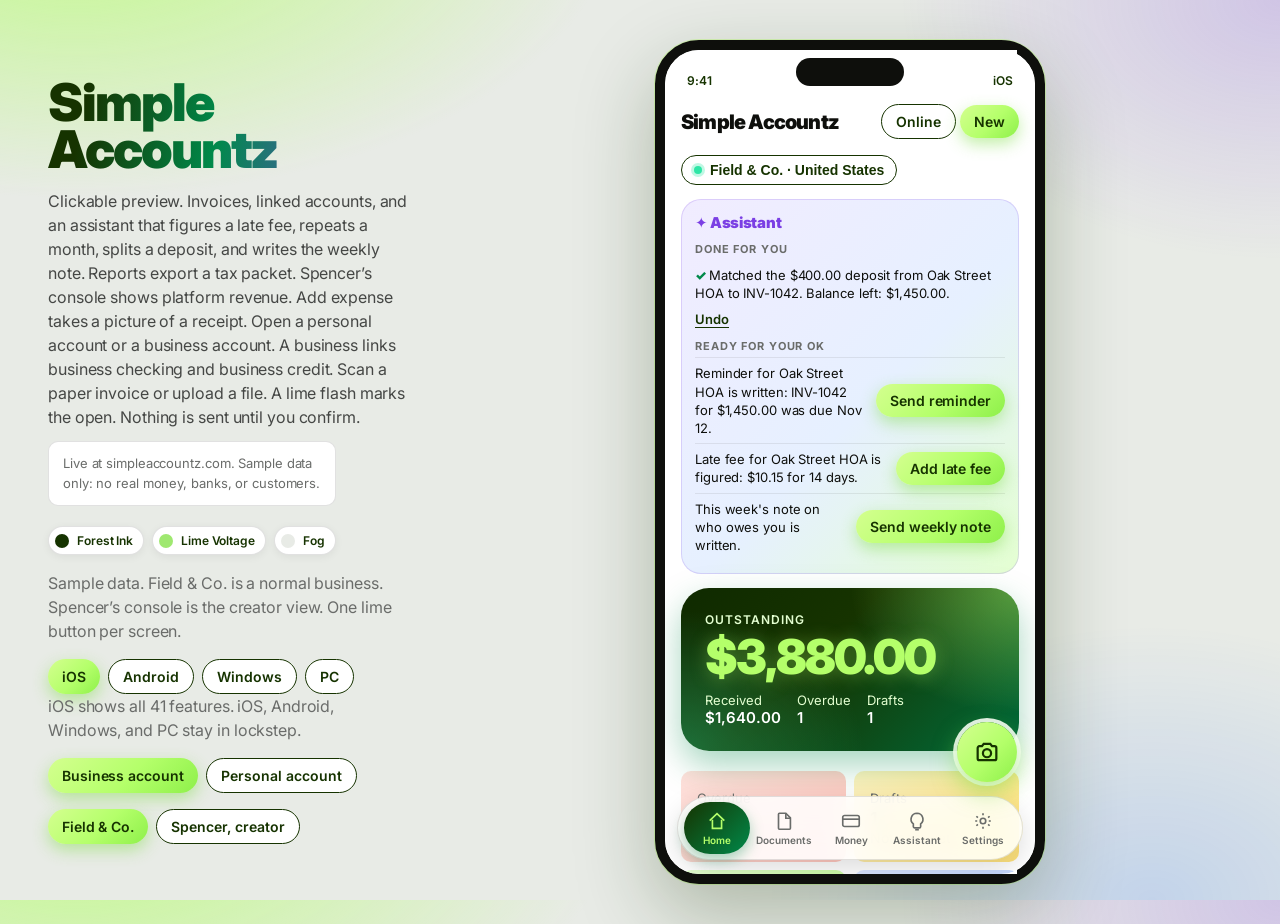
==== index.html @ e240591e "Simple Accountz preview for simpleaccountz.com Co-Authored-By: Claude Opus 5.5 <noreply@anthropic.co" ====
<!DOCTYPE html>
<html lang="en">
<head>
<meta charset="utf-8">
<meta name="viewport" content="width=device-width, initial-scale=1">
<title>Simple Accountz — preview</title>
<link rel="preconnect" href="https://fonts.googleapis.com">
<link rel="preconnect" href="https://fonts.gstatic.com" crossorigin>
<link href="https://fonts.googleapis.com/css2?family=Inter:wght@400;500;600;700;900&display=swap" rel="stylesheet">
<style>
  :root {
    --forest: #163300;
    --lime: #b4ff6a;
    --spruce: #00894a;
    --linen: #e4ffd1;
    --blue: #0057ff;
    --sky: #dbe7ff;
    --coral: #ff5a4e;
    --sun: #ffd23f;
    --violet: #7b3fe4;
    --mint: #2ee6a6;
    --obsidian: #0e0f0c;
    --charcoal: #454745;
    --slate: #6a6c6a;
    --pebble: #868685;
    --fog: #e8ebe6;
    --paper: #ffffff;
    --sent-bg: #dbe7ff;
    --overdue-bg: #ffe1dc;
    --overdue-fg: #c0160c;
    --shadow-lg: 0 6px 20px rgba(0, 0, 0, 0.08);
  }

  * { box-sizing: border-box; }
  html, body { margin: 0; height: 100%; }
  body {
    font-family: Inter, ui-sans-serif, system-ui, sans-serif;
    background:
      radial-gradient(880px 420px at 8% -8%, rgba(159, 232, 112, 0.55), transparent 58%),
      radial-gradient(720px 480px at 100% 0%, rgba(22, 51, 0, 0.1), transparent 46%),
      var(--fog);
    color: var(--charcoal);
    letter-spacing: -0.006em;
  }

  .stage {
    min-height: 100%;
    display: grid;
    grid-template-columns: minmax(260px, 380px) 1fr;
    gap: 40px;
    align-items: center;
    padding: 40px 48px;
  }

  .intro h1 {
    font-weight: 900;
    font-size: 52px;
    line-height: 0.9;
    letter-spacing: -0.04em;
    color: var(--obsidian);
    margin: 0 0 16px;
  }
  .intro p { font-size: 16px; line-height: 1.5; margin: 0 0 12px; max-width: 36ch; }
  .intro .path {
    font-size: 13px;
    color: var(--slate);
    background: var(--paper);
    border-radius: 10px;
    padding: 12px 14px;
    border: 1px solid rgba(14, 15, 12, 0.12);
  }
  .legend { margin-top: 20px; display: flex; flex-wrap: wrap; gap: 8px; }
  .swatch {
    display: inline-flex; align-items: center; gap: 8px;
    background: var(--paper); border-radius: 999px; padding: 6px 10px 6px 6px;
    font-size: 12px; font-weight: 600; color: var(--forest);
    border: 1px solid rgba(14, 15, 12, 0.12);
  }
  .swatch i { width: 14px; height: 14px; border-radius: 999px; display: block; }

  .device-wrap { display: flex; justify-content: center; }
  .device {
    width: 390px;
    height: 844px;
    background: var(--paper);
    border-radius: 44px;
    border: 10px solid var(--obsidian);
    position: relative;
    overflow: hidden;
    box-shadow: 0 24px 64px rgba(14, 15, 12, 0.18);
  }

  .screen {
    display: none;
    position: absolute;
    inset: 0;
    background: var(--paper);
    overflow: auto;
    padding: 54px 16px 108px;
  }
  .screen.on { display: block; }
  .screen.no-tabs { padding-bottom: 28px; }
  .screen.sheet-open { overflow: hidden; }

  .statusbar {
    position: absolute; top: 0; left: 0; right: 0; height: 44px;
    display: flex; align-items: flex-end; justify-content: space-between;
    padding: 0 22px 6px; font-size: 12px; font-weight: 600; color: var(--forest);
    z-index: 5; pointer-events: none;
  }
  .island {
    position: absolute; top: 8px; left: 50%; transform: translateX(-50%);
    width: 108px; height: 28px; background: var(--obsidian); border-radius: 999px; z-index: 6;
  }

  .top {
    display: flex; align-items: center; justify-content: space-between;
    gap: 12px; margin-bottom: 16px;
  }
  .word {
    font-weight: 900; font-size: 20px; letter-spacing: -0.04em;
    color: var(--obsidian); line-height: 1;
  }
  .bubble { border-radius: 16px; padding: 12px 14px; margin: 8px 0; font-size: 15px; line-height: 1.4; white-space: pre-wrap; }
  .bubble.user { background: var(--forest); color: var(--paper); margin-left: 48px; }
  .bubble.ai { background: var(--fog); color: var(--charcoal); margin-right: 24px; }
  .suggest { width: 100%; text-align: left; background: var(--paper); border: 1px solid var(--forest);
    border-radius: 999px; padding: 10px 14px; margin-bottom: 8px; font-weight: 600; color: var(--forest); font-size: 14px; }
  .title {
    font-weight: 700; font-size: 22px; letter-spacing: -0.02em;
    color: var(--obsidian); margin: 0;
  }
  .back {
    border: 0; background: transparent; color: var(--forest);
    font: 600 16px/1 Inter, sans-serif; padding: 8px 0; cursor: pointer;
  }

  .pill, .pill-outline, .textlink, .seg button, .tab, .row, .plan, .choice {
    font-family: inherit; cursor: pointer;
  }
  .pill {
    background: var(--lime); color: var(--forest); border: 0; border-radius: 999px;
    font-weight: 600; font-size: 16px; padding: 12px 20px; letter-spacing: -0.006em;
  }
  .pill.small { font-size: 14px; padding: 8px 14px; }
  .pill-outline {
    background: var(--paper); color: var(--forest); border: 1px solid var(--forest);
    border-radius: 999px; font-weight: 600; font-size: 16px; padding: 11px 18px;
  }
  .pill-outline.small { font-size: 14px; padding: 8px 14px; }
  .textlink {
    background: none; border: 0; color: var(--forest); font-weight: 600;
    font-size: 16px; text-decoration: underline; text-underline-offset: 3px; padding: 8px 0;
  }
  .ghost {
    border: 0; background: transparent; color: var(--forest); font-weight: 600; font-size: 16px;
    padding: 8px 0; cursor: pointer;
  }

  .biz {
    display: inline-flex; align-items: center; gap: 8px;
    border: 1px solid var(--forest); border-radius: 999px; padding: 6px 12px;
    font-size: 14px; font-weight: 600; color: var(--forest); background: var(--paper);
    margin-bottom: 14px;
  }
  .biz span.dot { width: 8px; height: 8px; border-radius: 999px; background: var(--spruce); }

  .hero {
    background: var(--forest); color: var(--paper); border-radius: 28px;
    padding: 24px; margin-bottom: 20px; position: relative; overflow: hidden;
  }
  .hero::after, .flash-veil {
    content: "";
    position: absolute; inset: 0;
    background: linear-gradient(115deg, transparent 30%, rgba(159, 232, 112, 0.78) 50%, transparent 70%);
    transform: translateX(-130%);
    pointer-events: none;
  }
  .hero::after { animation: lime-sweep 1.25s 0.12s ease both; }
  .flash-veil { z-index: 30; }
  .device.flashing .flash-veil { animation: lime-sweep 0.9s ease; }
  .warn {
    background: var(--linen);
    color: var(--forest);
    border-radius: 10px;
    padding: 12px 14px;
    font-size: 14px;
    font-weight: 600;
    line-height: 1.4;
    margin: 8px 0 0;
  }
  .dash .card, .doc, .choice, .plan, .suggest {
    transition: transform 0.18s ease, box-shadow 0.18s ease;
  }
  .dash .card:hover, .doc:hover, .choice:hover, .plan:hover, .suggest:hover {
    transform: translateY(-2px);
    box-shadow: 0 8px 20px rgba(22, 51, 0, 0.12);
  }
  .dash .card.hit { animation: card-flash 0.45s ease; }
  @keyframes lime-sweep {
    from { transform: translateX(-130%); }
    to { transform: translateX(130%); }
  }
  @keyframes card-flash {
    0% { background: var(--lime); }
    100% { background: var(--fog); }
  }
  .chrome { display: none; }
  .device.shell-android { border-radius: 32px; }
  .device.shell-android .island {
    width: 14px; height: 14px; top: 14px; border-radius: 999px;
  }
  .device.shell-windows, .device.shell-pc {
    width: min(960px, 100%);
    height: 720px;
    border-radius: 18px;
    border-width: 1px;
  }
  .device.shell-windows .island, .device.shell-pc .island { display: none; }
  .device.shell-windows .chrome, .device.shell-pc .chrome {
    display: flex; align-items: center; justify-content: space-between;
    position: absolute; top: 0; left: 0; right: 0; height: 40px; z-index: 7;
    padding: 0 14px; font-weight: 700; font-size: 13px;
  }
  .device.shell-windows .chrome { background: var(--forest); color: var(--paper); }
  .device.shell-pc .chrome { background: var(--paper); color: var(--forest); border-bottom: 1px solid var(--fog); }
  .chrome .url {
    background: var(--fog); color: var(--charcoal); border-radius: 999px;
    padding: 4px 12px; font-weight: 600; font-size: 12px;
  }
  .dots { display: flex; gap: 6px; }
  .dots i { width: 10px; height: 10px; border-radius: 999px; background: var(--lime); display: block; }
  .device.shell-windows .statusbar, .device.shell-pc .statusbar { display: none; }
  .device.shell-windows .tabs, .device.shell-pc .tabs {
    left: 10px; top: 52px; bottom: 12px; width: 108px; height: auto;
    flex-direction: column; border-radius: 24px; padding: 8px;
  }
  .device.shell-windows .tab, .device.shell-pc .tab { width: 100%; height: 64px; flex: none; }
  .device.shell-windows .screen, .device.shell-pc .screen {
    left: 128px; top: 40px; padding-top: 16px; padding-bottom: 20px;
  }
  .device.shell-windows .screen.has-footer, .device.shell-pc .screen.has-footer { top: 40px; }
  .hero .kicker {
    color: var(--linen); font-size: 12px; font-weight: 600;
    letter-spacing: 0.08em; text-transform: uppercase; margin-bottom: 8px;
  }
  .hero .amount {
    font-weight: 900; font-size: 48px; letter-spacing: -0.04em;
    line-height: 0.9; color: var(--paper); margin: 0 0 14px;
  }
  .hero .meta { display: flex; gap: 16px; font-size: 13px; color: var(--linen); }
  .hero .meta b { display: block; color: var(--paper); font-weight: 600; font-size: 15px; }

  .section-label {
    font-size: 13px; font-weight: 600; color: var(--slate); margin: 8px 0;
  }

  .doc, .set-row, .exp {
    width: 100%; text-align: left; background: var(--paper); border: 0;
    border-bottom: 1px solid var(--fog); padding: 14px 0;
    display: grid; grid-template-columns: 1fr auto; gap: 4px 12px; align-items: center;
  }
  .doc .name, .set-row .name, .exp .name { font-weight: 600; color: var(--obsidian); font-size: 16px; }
  .doc .sub, .set-row .sub, .exp .sub { grid-column: 1; color: var(--slate); font-size: 13px; }
  .doc .amt, .exp .amt { font-weight: 600; color: var(--charcoal); font-size: 16px; }
  .exp.has-photo { grid-template-columns: auto 1fr auto; }
  .exp .thumb {
    width: 44px; height: 44px; object-fit: cover; border-radius: 10px;
    grid-row: 1 / span 2; grid-column: 1; background: var(--linen);
    display: grid; place-items: center; color: var(--forest); font-size: 10px; font-weight: 700;
  }
  .exp.has-photo .name, .exp.has-photo .sub { grid-column: 2; }
  .exp.has-photo .amt { grid-column: 3; }
  .finder {
    background: var(--obsidian); color: var(--paper); border-radius: 28px;
    min-height: 300px; overflow: hidden; display: grid; place-items: center;
  }
  .finder video { width: 100%; height: 320px; object-fit: cover; background: var(--obsidian); }
  .finder .note { color: var(--linen); padding: 16px; text-align: center; }
  .receipt-shot {
    width: 100%; max-height: 280px; object-fit: cover; border-radius: 28px;
    display: block; background: var(--obsidian);
  }

  .chip {
    display: inline-flex; align-items: center; border-radius: 999px;
    padding: 4px 10px; font-size: 12px; font-weight: 600; letter-spacing: -0.003em;
  }
  .chip.draft, .chip.void, .chip.closed { background: var(--fog); color: var(--charcoal); }
  .chip.void, .chip.closed { box-shadow: inset 0 0 0 1px var(--charcoal); }
  .chip.closed { box-shadow: inset 0 0 0 1px var(--forest); }
  .chip.sent { background: var(--sent-bg); color: var(--blue); }
  .chip.viewed { background: var(--linen); color: var(--spruce); }
  .chip.partial, .chip.signed { background: var(--linen); color: var(--forest); }
  .chip.paid { background: var(--spruce); color: var(--paper); }
  .chip.overdue { background: var(--overdue-bg); color: var(--overdue-fg); }

  .search, .field input, .field textarea {
    width: 100%; border: 1px solid var(--pebble); border-radius: 10px;
    padding: 12px 14px; font: 400 16px/1.4 Inter, sans-serif; color: var(--charcoal);
    background: var(--paper);
  }
  .search { margin-bottom: 12px; }
  .search:focus, .field input:focus, .field textarea:focus {
    outline: none; border-color: var(--forest);
  }
  .seg {
    display: flex; background: var(--fog); border-radius: 999px; padding: 4px; margin-bottom: 8px;
  }
  .seg button {
    flex: 1; border: 0; background: transparent; border-radius: 999px;
    padding: 8px 6px; font-weight: 600; font-size: 13px; color: var(--charcoal);
  }
  .seg button.on { background: var(--forest); color: var(--paper); }
  .seg.lime button.on { background: var(--lime); color: var(--charcoal); }

  .tabs {
    position: absolute; left: 12px; right: 12px; bottom: 14px;
    height: 64px; background: var(--paper);
    border: 1px solid rgba(14, 15, 12, 0.12);
    border-radius: 999px; display: flex; align-items: center; padding: 6px;
    z-index: 8;
  }
  .tabs.hide { display: none; }
  .tab {
    flex: 1; border: 0; background: transparent; border-radius: 999px; height: 52px;
    color: var(--slate); font-size: 10px; font-weight: 600;
    display: flex; flex-direction: column; align-items: center; justify-content: center; gap: 2px;
  }
  .tab svg { width: 22px; height: 22px; stroke: currentColor; fill: none; stroke-width: 1.8; }
  .tab.on { background: var(--forest); color: var(--paper); }

  .sticky {
    position: absolute; left: 0; right: 0; bottom: 0; z-index: 7;
    background: var(--paper); border-top: 1px solid var(--fog);
    padding: 12px 16px 22px; display: flex; align-items: center; justify-content: space-between; gap: 12px;
  }
  .sticky .total { font-weight: 700; font-size: 22px; color: var(--obsidian); letter-spacing: -0.02em; }
  .sticky .total small { display: block; font-weight: 500; font-size: 12px; color: var(--slate); letter-spacing: 0; }

  .card {
    background: var(--fog); border-radius: 10px; padding: 16px; margin-bottom: 10px;
  }
  .card h3 { margin: 0 0 4px; font-size: 16px; color: var(--obsidian); }
  .card p { margin: 0; font-size: 14px; color: var(--slate); }
  .field { margin-bottom: 12px; }
  .field label { display: block; font-size: 13px; font-weight: 600; color: var(--slate); margin-bottom: 6px; }
  .line {
    display: flex; justify-content: space-between; gap: 12px;
    font-size: 15px; padding: 8px 0; border-bottom: 1px solid rgba(14,15,12,0.08);
  }
  .line b { color: var(--obsidian); font-weight: 600; }

  .overlay {
    display: none; position: absolute; inset: 0; background: rgba(14, 15, 12, 0.4); z-index: 20;
  }
  .overlay.on { display: block; }
  .sheet {
    position: absolute; left: 0; right: 0; bottom: 0; background: var(--paper);
    border-radius: 28px 28px 0 0; padding: 12px 16px 28px;
  }
  .grab { width: 40px; height: 4px; border-radius: 999px; background: var(--fog); margin: 4px auto 14px; }
  .choice {
    width: 100%; text-align: left; background: var(--fog); border: 0; border-radius: 10px;
    padding: 14px 16px; margin-bottom: 8px; color: var(--obsidian); font-weight: 600; font-size: 16px;
  }
  .choice span { display: block; font-weight: 400; color: var(--slate); font-size: 13px; margin-top: 2px; }

  .paper-doc {
    background: var(--paper); border-radius: 10px; box-shadow: var(--shadow-lg);
    border: 1px solid rgba(14, 15, 12, 0.12); overflow: hidden; margin-bottom: 16px;
  }
  .paper-doc header {
    background: var(--forest); color: var(--paper); padding: 20px 16px 16px;
  }
  .paper-doc header strong {
    font-weight: 900; letter-spacing: -0.04em; font-size: 22px;
  }
  .paper-doc header p { margin: 4px 0 0; color: var(--linen); font-size: 13px; }
  .paper-doc .body { padding: 16px; font-size: 14px; }
  .paper-doc .tot { display: flex; justify-content: space-between; font-weight: 700; font-size: 18px; color: var(--obsidian); margin-top: 8px; }

  .bars { display: flex; align-items: flex-end; gap: 10px; height: 120px; margin: 12px 0; }
  .bars div { flex: 1; background: var(--forest); border-radius: 8px 8px 0 0; }
  .bars div.alt { background: var(--spruce); }
  .bars + .axis { display: flex; justify-content: space-between; font-size: 11px; color: var(--slate); }

  .plans { display: flex; flex-direction: column; gap: 8px; }
  .plan {
    text-align: left; background: var(--paper); border: 1px solid var(--pebble);
    border-radius: 10px; padding: 14px 16px;
  }
  .plan.on { border: 1px solid var(--forest); border-radius: 28px; }
  .plan b { display: block; color: var(--obsidian); font-size: 16px; }
  .plan em { font-style: normal; font-weight: 700; }

  .note { font-size: 13px; color: var(--slate); line-height: 1.45; }

  .toggle {
    display: flex; justify-content: space-between; align-items: center;
    padding: 12px 0; border-bottom: 1px solid var(--fog); font-weight: 600; color: var(--obsidian);
  }
  .switch {
    width: 44px; height: 28px; border-radius: 999px; background: var(--forest); position: relative;
  }
  .switch::after {
    content: ""; position: absolute; top: 3px; right: 3px; width: 22px; height: 22px;
    background: var(--paper); border-radius: 999px;
  }
  .switch.off { background: var(--pebble); }
  .switch.off::after { right: auto; left: 3px; }

  .dash { display: grid; grid-template-columns: 1fr 1fr; gap: 8px; margin: 0 0 14px; }
  .dash .card { width: 100%; text-align: left; border: 0; cursor: pointer; margin: 0; font: inherit; color: inherit; }
  .dash .card strong { display: block; color: var(--obsidian); font-size: 18px; letter-spacing: -0.03em; }
  .screen.has-footer { overflow: hidden; padding-bottom: 12px; }
  .screen.has-footer.on { display: flex; flex-direction: column; }
  .scroller { flex: 1; overflow: auto; min-height: 0; }
  .screen.has-footer .sticky { position: relative; flex: none; }
  .mode { display: flex; flex-wrap: wrap; gap: 8px; margin-top: 16px; }
  .audit { font-size: 13px; color: var(--charcoal); background: var(--linen); border-radius: 10px; padding: 10px 12px; margin-top: 8px; }
  .qr { width: 188px; height: 188px; background: var(--paper); border-radius: 10px; border: 1px solid rgba(14, 15, 12, 0.12); display: block; margin: 8px 0 12px; }
  .pull { height: 0; overflow: hidden; text-align: center; font-size: 12px; font-weight: 700; color: var(--forest); background: var(--linen); }
  .pull.show { height: auto; padding: 8px 12px; }
  .methods { display: flex; flex-wrap: wrap; gap: 8px; margin: 8px 0 12px; }
  .methods span { border: 1px solid var(--forest); border-radius: 999px; padding: 6px 10px; font-size: 13px; font-weight: 600; color: var(--forest); }

  @media (max-width: 860px) {
    .stage { grid-template-columns: 1fr; padding: 20px 12px 32px; }
    .intro h1 { font-size: 40px; }
    .device.shell-ios, .device.shell-android { transform: scale(0.92); transform-origin: top center; }
    .device.shell-windows, .device.shell-pc { width: 100%; height: 680px; }
  }
  /* ---- Pop layer: brighter color and smoother motion ---- */
  body {
    background:
      radial-gradient(900px 480px at 6% -10%, rgba(180, 255, 106, 0.75), transparent 60%),
      radial-gradient(760px 520px at 100% 0%, rgba(123, 63, 228, 0.22), transparent 50%),
      radial-gradient(700px 500px at 90% 100%, rgba(0, 87, 255, 0.16), transparent 55%),
      var(--fog);
  }
  .intro h1 {
    background: linear-gradient(100deg, var(--forest) 10%, var(--spruce) 45%, var(--violet) 95%);
    -webkit-background-clip: text; background-clip: text; color: transparent;
  }
  .swatch { box-shadow: 0 2px 8px rgba(14, 15, 12, 0.06); }
  .device { box-shadow: 0 30px 80px rgba(22, 51, 0, 0.28), 0 0 0 1px rgba(180, 255, 106, 0.4); }
  .screen {
    -webkit-overflow-scrolling: touch; overscroll-behavior: contain;
  }
  .screen.on, .screen.has-footer.on { animation: screen-in 0.26s cubic-bezier(.2, .8, .2, 1) both; }
  @keyframes screen-in {
    from { opacity: 0; transform: translate3d(0, 10px, 0); }
    to { opacity: 1; transform: none; }
  }

  .hero {
    background:
      radial-gradient(240px 180px at 100% 0%, rgba(180, 255, 106, 0.45), transparent 70%),
      radial-gradient(260px 200px at 0% 100%, rgba(46, 230, 166, 0.35), transparent 70%),
      linear-gradient(135deg, #0f2a00 0%, var(--forest) 40%, #006b3a 100%);
    box-shadow: 0 14px 34px rgba(0, 137, 74, 0.35);
  }
  .hero .amount { color: var(--lime); text-shadow: 0 2px 18px rgba(180, 255, 106, 0.35); }

  .pill {
    background: linear-gradient(135deg, #d4ff8f, var(--lime) 55%, #8ef04a);
    box-shadow: 0 6px 16px rgba(120, 220, 60, 0.45);
    transition: transform 0.14s ease, box-shadow 0.14s ease, filter 0.14s ease;
  }
  .pill:hover { filter: brightness(1.05); box-shadow: 0 8px 22px rgba(120, 220, 60, 0.55); }
  .pill:active, .pill-outline:active, .choice:active, .tab:active, .suggest:active, .dash .card:active {
    transform: scale(0.97);
  }
  .pill-outline, .suggest { transition: background 0.15s ease, transform 0.14s ease; }
  .pill-outline:hover, .suggest:hover { background: var(--linen); }

  .dash .card { color: var(--obsidian); }
  .dash .card:nth-child(4n+1) { background: linear-gradient(135deg, #ffe1dc, #ffc6bd); }
  .dash .card:nth-child(4n+2) { background: linear-gradient(135deg, #fff3c2, #ffe27a); }
  .dash .card:nth-child(4n+3) { background: linear-gradient(135deg, #e4ffd1, #c4ff94); }
  .dash .card:nth-child(4n+4) { background: linear-gradient(135deg, #dbe7ff, #bcd2ff); }
  .dash .card p { color: var(--charcoal); }
  .dash .card:hover { box-shadow: 0 10px 24px rgba(14, 15, 12, 0.14); }
  @keyframes card-flash {
    0% { filter: brightness(1.25) saturate(1.4); transform: scale(1.03); }
    100% { filter: none; transform: none; }
  }

  .card { background: linear-gradient(135deg, #f3f6f1, var(--fog)); }
  .chip.paid { background: linear-gradient(135deg, var(--mint), var(--spruce)); }
  .chip.sent { color: var(--blue); }
  .chip.viewed { background: #efe6ff; color: var(--violet); }
  .chip.partial, .chip.signed { background: #fff3c2; color: #7a5600; }
  .chip.overdue { box-shadow: inset 0 0 0 1px rgba(255, 90, 78, 0.5); }

  .tabs {
    background: rgba(255, 255, 255, 0.86);
    -webkit-backdrop-filter: blur(14px) saturate(1.6); backdrop-filter: blur(14px) saturate(1.6);
    box-shadow: 0 10px 28px rgba(14, 15, 12, 0.14);
  }
  .tab { transition: background 0.2s ease, color 0.2s ease, transform 0.14s ease; }
  .tab:hover { color: var(--forest); }
  .tab.on {
    background: linear-gradient(135deg, var(--forest), var(--spruce));
    color: var(--lime); box-shadow: 0 6px 14px rgba(0, 137, 74, 0.35);
  }
  .seg button { transition: background 0.2s ease, color 0.2s ease; }
  .seg button.on { background: linear-gradient(135deg, var(--forest), var(--spruce)); }

  .bars div { background: linear-gradient(180deg, var(--mint), var(--spruce)); transform-origin: bottom; animation: bar-rise 0.5s cubic-bezier(.2, .8, .2, 1) both; }
  .bars div.alt { background: linear-gradient(180deg, #9b6bff, var(--violet)); }
  .bars div:nth-child(2) { animation-delay: 0.05s; }
  .bars div:nth-child(3) { animation-delay: 0.1s; }
  .bars div:nth-child(4) { animation-delay: 0.15s; }
  .bars div:nth-child(5) { animation-delay: 0.2s; }
  @keyframes bar-rise { from { transform: scaleY(0); } to { transform: scaleY(1); } }

  .overlay.on { animation: fade-in 0.2s ease both; }
  .overlay.on .sheet { animation: sheet-up 0.28s cubic-bezier(.2, .8, .2, 1) both; }
  @keyframes fade-in { from { opacity: 0; } to { opacity: 1; } }
  @keyframes sheet-up { from { transform: translate3d(0, 40px, 0); opacity: 0.6; } to { transform: none; opacity: 1; } }

  .bubble.user { background: linear-gradient(135deg, var(--forest), var(--spruce)); }
  .bubble.ai { background: linear-gradient(135deg, #f1ecff, #e6f0ff); }
  .paper-doc header { background: linear-gradient(135deg, var(--forest), #006b3a); }
  .search:focus, .field input:focus, .field textarea:focus {
    border-color: var(--spruce); box-shadow: 0 0 0 3px rgba(180, 255, 106, 0.55);
  }
  .switch { background: linear-gradient(135deg, var(--spruce), var(--mint)); transition: background 0.2s ease; }
  .switch::after { transition: left 0.2s ease, right 0.2s ease; box-shadow: 0 1px 3px rgba(0, 0, 0, 0.25); }
  .warn { background: linear-gradient(135deg, #fff3c2, var(--linen)); border-left: 4px solid var(--sun); }
  .biz span.dot { background: var(--mint); box-shadow: 0 0 0 3px rgba(46, 230, 166, 0.3); }
  .dots i:nth-child(1) { background: var(--coral); }
  .dots i:nth-child(2) { background: var(--sun); }
  .dots i:nth-child(3) { background: var(--mint); }
  .doc, .exp, .set-row { transition: background 0.15s ease; }
  .doc:hover, .exp:hover, .set-row:hover { background: #fafff5; }

  /* Automatic assistant panel on Home */
  .auto-panel {
    border-radius: 20px; padding: 14px; margin: 0 0 14px;
    background: linear-gradient(135deg, #f1ecff 0%, #e6f0ff 55%, #e4ffd1 100%);
    box-shadow: inset 0 0 0 1px rgba(123, 63, 228, 0.18);
    animation: screen-in 0.3s cubic-bezier(.2, .8, .2, 1) both;
  }
  .auto-head { font-weight: 900; font-size: 15px; letter-spacing: -0.02em; color: var(--violet); margin-bottom: 4px; }
  .auto-head::before { content: "✦ "; }
  .auto-label { font-size: 11px; font-weight: 700; letter-spacing: 0.08em; text-transform: uppercase; color: var(--slate); margin: 10px 0 4px; }
  .auto-row { font-size: 13px; line-height: 1.4; color: var(--obsidian); padding: 6px 0; }
  .auto-row.done::before { content: "✓ "; color: var(--spruce); font-weight: 900; }
  .auto-row.wait { display: flex; gap: 10px; align-items: center; justify-content: space-between; border-top: 1px solid rgba(14, 15, 12, 0.08); }
  .auto-row.wait .pill { flex: none; }
  .auto-panel .textlink { font-size: 13px; padding: 2px 0; }

  /* Camera button: phones only (iOS and Android shells), on tabbed screens */
  .cam-fab {
    display: none; position: absolute; right: 18px; bottom: 92px; z-index: 9;
    width: 60px; height: 60px; border-radius: 999px; border: 0; cursor: pointer;
    place-items: center; color: var(--forest);
    background: linear-gradient(135deg, #d4ff8f, var(--lime) 55%, #8ef04a);
    box-shadow: 0 10px 24px rgba(120, 220, 60, 0.55), 0 0 0 4px rgba(255, 255, 255, 0.9);
    transition: transform 0.14s ease, box-shadow 0.14s ease;
  }
  .cam-fab svg { width: 28px; height: 28px; stroke: currentColor; fill: none; stroke-width: 1.9; }
  .cam-fab:hover { transform: translateY(-2px); }
  .cam-fab:active { transform: scale(0.94); }
  .device.shell-ios .cam-fab, .device.shell-android .cam-fab { display: grid; }
  .device .tabs.hide ~ .cam-fab { display: none; }

  @media (prefers-reduced-motion: reduce) {
    .cam-fab { transition: none; }
    .hero::after, .device.flashing .flash-veil, .dash .card.hit,
    .screen.on, .overlay.on, .overlay.on .sheet, .bars div { animation: none; }
    .dash .card, .doc, .choice, .plan, .suggest, .pill, .tab, .seg button, .switch::after { transition: none; }
  }
</style>
</head>
<body>
<div class="stage">
  <aside class="intro">
    <h1>Simple Accountz</h1>
    <p>Clickable preview. Invoices, linked accounts, and an assistant that figures a late fee, repeats a month, splits a deposit, and writes the weekly note. Reports export a tax packet. Spencer’s console shows platform revenue. Add expense takes a picture of a receipt. Open a personal account or a business account. A business links business checking and business credit. Scan a paper invoice or upload a file. A lime flash marks the open. Nothing is sent until you confirm.</p>
    <p class="path">Live at simpleaccountz.com. Sample data only: no real money, banks, or customers.</p>
    <div class="legend">
      <span class="swatch"><i style="background:#163300"></i>Forest Ink</span>
      <span class="swatch"><i style="background:#9fe870"></i>Lime Voltage</span>
      <span class="swatch"><i style="background:#e8ebe6"></i>Fog</span>
    </div>
    <p class="note" style="margin-top:16px">Sample data. Field &amp; Co. is a normal business. Spencer’s console is the creator view. One lime button per screen.</p>
    <div class="mode" id="shells">
      <button class="pill small" data-shell="ios" onclick="setShell('ios')">iOS</button>
      <button class="pill-outline small" data-shell="android" onclick="setShell('android')">Android</button>
      <button class="pill-outline small" data-shell="windows" onclick="setShell('windows')">Windows</button>
      <button class="pill-outline small" data-shell="pc" onclick="setShell('pc')">PC</button>
    </div>
    <p class="note" id="shell-note">Same features on iOS, Android, Windows, and PC.</p>
    <div class="mode" id="account-mode">
      <button class="pill small" id="kind-business" onclick="chooseKind('business')">Business account</button>
      <button class="pill-outline small" id="kind-personal" onclick="chooseKind('personal')">Personal account</button>
    </div>
    <div class="mode">
      <button class="pill small" id="mode-owner" onclick="setActor('owner')">Field &amp; Co.</button>
      <button class="pill-outline small" id="mode-creator" onclick="setActor('creator')">Spencer, creator</button>
      <button class="pill-outline small" id="mode-admin" onclick="setActor('admin')" hidden>Avery, admin</button>
    </div>
  </aside>

  <div class="device-wrap">
    <div class="device shell-ios" id="device">
      <div class="flash-veil" id="flash-veil"></div>
      <div class="chrome" id="chrome"><span id="chrome-label">Simple Accountz</span><span class="dots" aria-hidden="true"><i></i><i></i><i></i></span></div>
      <div class="island"></div>
      <div class="statusbar"><span>9:41</span><span id="status-shell">iOS</span></div>

      <section class="screen on" id="home">
        <div class="pull" id="pull-note"></div>
        <div class="top">
          <div class="word">Simple Accountz</div>
          <span>
            <button class="pill-outline small" id="signal" onclick="toggleSignal()">Online</button>
            <button class="pill small biz-only" onclick="openSheet('new')">New</button>
          </span>
        </div>
        <button class="biz" onclick="show('account-setup')"><span class="dot"></span> <span id="biz-label">Field &amp; Co. · United States</span></button>
        <div class="auto-panel" id="auto-panel" hidden></div>
        <div id="home-business">
        <button class="hero" onclick="showFiltered('open')" style="display:block;width:100%;text-align:left;border:0;cursor:pointer;font:inherit">
          <div class="kicker">Outstanding</div>
          <p class="amount" id="outstanding">$4,280.00</p>
          <div class="meta">
            <div>Received<b id="received">$1,640.00</b></div>
            <div>Overdue<b id="overdue-count">1</b></div>
            <div>Drafts<b id="draft-count">1</b></div>
          </div>
        </button>
        <div class="dash">
          <button class="card" onclick="showFiltered('overdue')"><span class="note">Overdue</span><strong id="card-overdue">1</strong><p>Tap to open</p></button>
          <button class="card" onclick="showFiltered('draft')"><span class="note">Drafts</span><strong id="card-drafts">1</strong><p>Not sent yet</p></button>
          <button class="card" onclick="show('money')"><span class="note">Money out</span><strong id="card-out">$420.00</strong><p>Matches expenses</p></button>
          <button class="card" onclick="show('banks')"><span class="note">Linked</span><strong id="card-linked">2</strong><p>Bank and card</p></button>
        </div>
        <div class="section-label">Recent</div>
        <div id="recent"></div>
        </div>
        <div id="home-personal" hidden>
          <button class="hero" onclick="show('money')" style="display:block;width:100%;text-align:left;border:0;cursor:pointer;font:inherit">
            <div class="kicker">Spent this month</div>
            <p class="amount" id="personal-spent">$0.00</p>
            <p style="margin:0;color:var(--linen)">Personal checking and card. The business books stay separate.</p>
          </button>
          <div class="dash">
            <button class="card" onclick="beginReceipt()"><span class="note">Receipt photo</span><strong>Take</strong><p>Picture of a receipt</p></button>
            <button class="card" onclick="show('banks')"><span class="note">Personal accounts</span><strong id="personal-linked">2</strong><p>Checking and credit</p></button>
          </div>
        </div>
      </section>

      <section class="screen" id="documents">
        <div class="top">
          <h2 class="title">Documents</h2>
          <button class="pill small biz-only" onclick="openSheet('new')">New</button>
        </div>
        <div id="docs-personal" hidden>
          <div class="card"><h3>This is a personal account</h3><p>Invoices, estimates, clients, deposits, late fees, and the sales-tax packet belong to a business account.</p></div>
          <button class="pill" onclick="chooseKind('business')">Use a business account</button>
        </div>
        <div id="docs-tools">
        <input class="search" id="docsearch" placeholder="Search clients or numbers" aria-label="Search documents">
        <div class="seg" id="docseg">
          <button class="on" data-filter="all">All</button>
          <button data-filter="invoice">Invoices</button>
          <button data-filter="estimate">Estimates</button>
          <button data-filter="receipt">Receipts</button>
        </div>
        <div id="doclist"></div>
        </div>
        <button class="textlink" onclick="beginInvoiceScan()">Scan an invoice</button>
        <button class="textlink" onclick="show('files')">Upload a file</button>
      </section>

      <section class="screen no-tabs" id="editor">
        <button class="back" onclick="show('home')">Back</button>
        <div class="top"><h2 class="title">Invoice</h2><span class="chip overdue" id="editor-chip">Overdue</span></div>
        <p class="note">Number assigned when you send. This one is already INV-1042. Totals are calculated from the lines.</p>
        <div class="field"><label>Template</label><input value="Ledger" readonly></div>
        <div class="field"><label>Client</label><input value="Oak Street HOA" readonly></div>
        <div class="card" id="editor-lines">
          <div class="line"><span>Deck staining<br><span class="note">1 × $1,450.00</span></span><b>$1,450.00</b></div>
          <div class="line"><span>Sealer and materials<br><span class="note">1 × $400.00</span></span><b>$400.00</b></div>
        </div>
        <p class="note" id="editor-math">Total $1,850.00 · Paid $0.00 · Balance $1,850.00</p>
        <div class="field"><label>Due date</label><input value="Nov 12, 2026" readonly></div>
        <div class="field"><label>Notes</label><textarea rows="2" readonly>Deck boards stained and sealed. Balance due on receipt of this invoice.</textarea></div>
        <div class="toggle">Accept online payment <span class="switch"></span></div>
        <button class="textlink" onclick="ask('late')">Figure the late fee</button>
        <button class="textlink" onclick="ask('deposit')">Request 25% now</button>
        <button class="textlink" onclick="ask('recur','1042')">Repeat monthly</button>
        <div style="height:88px"></div>
        <div class="sticky">
          <div class="total"><small>Balance due</small><span id="editor-balance">$1,850.00</span></div>
          <button class="pill" onclick="show('preview')">Preview</button>
        </div>
      </section>

      <section class="screen no-tabs" id="editor-viewed">
        <button class="back" onclick="show('documents')">Back</button>
        <div class="top"><h2 class="title">Invoice</h2><span class="chip viewed">Viewed</span></div>
        <div class="field"><label>Client</label><input value="Maria Chen" readonly></div>
        <div class="card" id="maria-lines">
          <div class="line"><span>Interior paint, two rooms<br><span class="note">1 × $2,430.00</span></span><b>$2,430.00</b></div>
        </div>
        <p class="note">Opened yesterday at 4:12 PM. Read receipt sent.</p>
        <p class="warn" id="maria-warn" hidden></p>
        <button class="textlink" onclick="ask('recur','1041')">Repeat monthly</button>
        <div style="height:88px"></div>
        <div class="sticky">
          <div class="total"><small>Balance due</small><span id="maria-balance">$2,430.00</span></div>
          <button class="pill" onclick="openSend('1041')">Send</button>
        </div>
      </section>

      <section class="screen no-tabs" id="editor-converted">
        <button class="back" onclick="show('editor-estimate')">Back</button>
        <div class="top"><h2 class="title">Invoice</h2><span class="chip draft">Draft</span></div>
        <div class="field"><label>Client</label><input value="Harbor Rental" readonly></div>
        <div class="card">
          <div class="line"><span>Equipment, one week<br><span class="note">Copied from EST-088</span></span><b>$900.00</b></div>
        </div>
        <p class="note">New draft. It does not reuse INV-1042. A number is assigned only when you send it.</p>
        <div style="height:88px"></div>
        <div class="sticky">
          <div class="total"><small>Draft</small><span id="conv-total">$900.00</span></div>
          <button class="pill" onclick="openSend('088')">Send</button>
        </div>
      </section>

      <section class="screen no-tabs" id="editor-estimate">
        <button class="back" onclick="show('home')">Back</button>
        <div class="top"><h2 class="title">Estimate</h2><span class="chip signed">Signed</span></div>
        <div class="field"><label>Client</label><input value="Harbor Rental" readonly></div>
        <div class="card" id="est-lines">
          <div class="line"><span>Equipment, one week<br><span class="note">1 × $900.00</span></span><b>$900.00</b></div>
        </div>
        <p class="note">Signed by Jordan Hale on Nov 20, 2026. Terms are locked. Convert starts a new invoice.</p>
        <div style="height:88px"></div>
        <div class="sticky">
          <div class="total"><small>Estimate</small><span id="est-total">$900.00</span></div>
          <button class="pill" onclick="show('editor-converted')">Convert to invoice</button>
        </div>
      </section>

      <section class="screen no-tabs" id="editor-draft">
        <button class="back" onclick="show('home')">Back</button>
        <div class="top"><h2 class="title">Invoice</h2><span class="chip draft">Draft</span></div>
        <div class="field"><label>Client</label><input id="draft-client" placeholder="Add a client"></div>
        <div class="field"><label>Description</label><input id="draft-desc" value="Description"></div>
        <div class="field"><label>Quantity</label><input id="draft-qty" value="1" inputmode="decimal"></div>
        <div class="field"><label>Rate</label><input id="draft-rate" value="0" inputmode="decimal"></div>
        <div class="field"><label>Tax %</label><input id="draft-tax" value="0" inputmode="decimal"></div>
        <p class="note" id="draft-math">The total updates as you type.</p>
        <p class="note">Tap Save draft to keep it. Send stays off until a client and a line are filled in.</p>
        <div style="height:88px"></div>
        <div class="sticky">
          <div class="total"><small>Draft total</small><span id="draft-total">$0.00</span></div>
          <button class="pill" onclick="saveWorkingDraft()">Save draft</button>
        </div>
      </section>

      <section class="screen no-tabs" id="preview">
        <button class="back" onclick="show('editor')">Back</button>
        <div class="top"><h2 class="title">Preview</h2></div>
        <article class="paper-doc">
          <header>
            <strong>FIELD &amp; CO.</strong>
            <p>Invoice INV-1042 · Due Nov 12, 2026</p>
          </header>
          <div class="body">
            <p><b style="color:var(--obsidian)">Bill to</b><br>Oak Street HOA<br>18 Oak Street</p>
            <div id="preview-figures">
              <div class="line"><span>Deck staining</span><b>$1,450.00</b></div>
              <div class="line"><span>Sealer and materials</span><b>$400.00</b></div>
              <div class="line"><span id="owner-tax">Sales tax</span><b>$0.00</b></div>
              <div class="tot"><span>Total</span><span id="preview-total">$1,850.00</span></div>
            </div>
            <p class="note" style="margin-top:12px">Pay by card, bank transfer, or check. Thank you.</p>
          </div>
        </article>
        <button class="textlink" onclick="show('public')">Customer view</button>
        <div style="height:88px"></div>
        <div class="sticky">
          <div class="total"><small>Ready to send</small>INV-1042</div>
          <button class="pill" onclick="openSend('1042')">Send</button>
        </div>
      </section>

      <section class="screen no-tabs" id="public">
        <button class="back" onclick="show('preview')">Back</button>
        <p class="note" id="owner-lang-note">Your language stays English. The customer sees English and the tax name Sales tax.</p>
        <div class="seg" id="cust-lang">
          <button class="on" data-lang="en">English</button>
          <button data-lang="es">Español</button>
          <button data-lang="de">Deutsch</button>
          <button data-lang="pt">Português</button>
          <button data-lang="ja">日本語</button>
        </div>
        <div class="seg" id="cust-country">
          <button class="on" data-country="US">US</button>
          <button data-country="MX">MX</button>
          <button data-country="DE">DE</button>
          <button data-country="AU">AU</button>
          <button data-country="BR">BR</button>
        </div>
        <article class="paper-doc">
          <header>
            <strong>FIELD &amp; CO.</strong>
            <p id="public-title">Invoice INV-1042</p>
          </header>
          <div class="body">
            <div id="public-figures">
              <div class="line"><span id="public-tax">Sales tax</span><b>$0.00</b></div>
              <div class="tot"><span id="public-balance-label">Balance due</span><span id="public-balance">$1,850.00</span></div>
            </div>
            <p class="note" id="public-due">Due Nov 12, 2026</p>
          </div>
        </article>
        <div class="methods" id="public-methods"></div>
        <button class="pill" id="public-pay" style="width:100%" onclick="payCurrent()">Pay balance</button>
      </section>

      <section class="screen no-tabs" id="paid">
        <div class="hero" style="margin-top:24px">
          <div class="kicker">Paid</div>
          <p class="amount">$1,850</p>
          <p style="margin:0;color:var(--linen)">Receipt sent to Oak Street HOA.</p>
        </div>
        <button class="pill" onclick="show('home')">Done</button>
      </section>

      <section class="screen" id="money">
        <div class="top">
          <h2 class="title">Money</h2>
          <button class="pill small" onclick="beginReceipt()">Add expense</button>
        </div>
        <div class="seg" id="period">
          <button data-period="week">Week</button>
          <button class="on" data-period="month">Month</button>
          <button data-period="year">Year</button>
        </div>
        <button class="doc" onclick="show('banks')">
          <span class="name">Linked accounts</span>
          <span class="amt">2</span>
          <span class="sub" id="linked-summary">Harbor Checking · City Card •••• 1884</span>
        </button>
        <div class="card"><h3 id="money-in">$1,640.00 in</h3><p id="money-in-note">Card and check payments this month</p></div>
        <div class="card"><h3 id="money-out">$420.00 out</h3><p>Expenses in USD only</p></div>
        <div class="card"><h3 id="money-profit">$1,220.00 rough profit</h3><p>Calculated from dated payments and expenses. Not a full ledger.</p></div>
        <p class="note" id="money-fx"></p>
        <p class="note" id="books-note"></p>
        <div class="section-label">Expenses</div>
        <div id="expense-list"></div>
        <button class="textlink" onclick="show('reports')">Open reports</button>
      </section>

      <section class="screen no-tabs" id="receipt-scan">
        <button class="back" onclick="closeReceiptCamera(); show('money')">Back</button>
        <h2 class="title">Receipt photo</h2>
        <p class="note">Take a picture of the paper receipt. It stays on this device. Nothing is filed until you save the expense.</p>
        <div class="finder" id="receipt-finder">
          <video id="receipt-video" playsinline autoplay muted hidden></video>
          <p class="note" id="receipt-camera-note">Allow the camera, or take a photo with the button below.</p>
        </div>
        <input id="receipt-camera-file" type="file" accept="image/*" capture="environment" hidden>
        <input id="receipt-library" type="file" accept="image/*" hidden>
        <button class="textlink" onclick="document.getElementById('receipt-library').click()">Choose a photo</button>
        <button class="textlink" onclick="useSampleReceipt()">Use the sample receipt</button>
        <div style="height:88px"></div>
        <div class="sticky">
          <span class="note">On this device</span>
          <button class="pill" onclick="captureReceipt()">Take photo</button>
        </div>
      </section>

      <section class="screen no-tabs" id="invoice-scan">
        <button class="back" onclick="closeReceiptCamera(); show('documents')">Back</button>
        <h2 class="title">Scan invoice</h2>
        <p class="note">Take a picture of the paper invoice. It stays on this device. Saving keeps a draft. It is not sent.</p>
        <div class="finder">
          <video id="invoice-video" playsinline autoplay muted hidden></video>
          <p class="note" id="invoice-camera-note">Allow the camera, or take a photo with the button below.</p>
        </div>
        <input id="invoice-camera-file" type="file" accept="image/*" capture="environment" hidden>
        <input id="invoice-library" type="file" accept="image/*" hidden>
        <button class="textlink" onclick="document.getElementById('invoice-library').click()">Choose a photo</button>
        <button class="textlink" onclick="useSampleInvoice()">Use the sample invoice</button>
        <div style="height:88px"></div>
        <div class="sticky">
          <span class="note">Draft only</span>
          <button class="pill" onclick="captureInvoice()">Take photo</button>
        </div>
      </section>

      <section class="screen no-tabs" id="invoice-review">
        <button class="back" onclick="backFromInvoice()">Back</button>
        <h2 class="title">Scanned invoice</h2>
        <p class="note" id="invoice-note">Check the client and the total. This preview does not read the print. Nothing is sent.</p>
        <img class="receipt-shot" id="invoice-photo" alt="Scanned invoice" hidden>
        <div class="card" id="invoice-card" style="background:var(--linen)">
          <h3>Sample invoice</h3>
          <p>North dock · $320.00. Save keeps it as a draft.</p>
        </div>
        <div class="field"><label>Client</label><input id="invoice-client" value=""></div>
        <div class="field"><label>Total</label><input id="invoice-total" value=""></div>
        <div style="height:88px"></div>
        <div class="sticky">
          <span class="note" id="invoice-currency">USD</span>
          <button class="pill" id="invoice-save" onclick="saveInvoiceScan()">Save draft</button>
        </div>
      </section>

      <section class="screen no-tabs" id="files">
        <button class="back" onclick="show('documents')">Back</button>
        <h2 class="title">Files</h2>
        <p class="note" id="files-note">Upload a PDF, JPEG, PNG, WebP, CSV, or text file. It stays on this device. It is not sent anywhere.</p>
        <div class="section-label">Scanned invoices</div>
        <div id="scan-list"></div>
        <div class="section-label">Uploads</div>
        <div id="upload-list"></div>
        <input id="upload-file" type="file" accept=".pdf,.png,.jpg,.jpeg,.webp,.csv,.txt,application/pdf,image/jpeg,image/png,image/webp,text/csv,text/plain" hidden>
        <button class="textlink" onclick="useSampleFile()">Use the sample file</button>
        <div style="height:88px"></div>
        <div class="sticky">
          <span class="note">On this device</span>
          <button class="pill" onclick="document.getElementById('upload-file').click()">Upload file</button>
        </div>
      </section>

      <section class="screen no-tabs" id="expense">
        <button class="back" onclick="backFromReceipt()">Back</button>
        <h2 class="title">Receipt</h2>
        <p class="note" id="expense-note">Check the photo, then save. Nothing is filed until then.</p>
        <img class="receipt-shot" id="receipt-photo" alt="Receipt photo" hidden>
        <div class="card" id="receipt-card" style="background:var(--linen)">
          <h3>Sample receipt</h3>
          <p>Harbor Lumber · Nov 18, 2026. Check the total, then save.</p>
        </div>
        <div class="field"><label>Merchant</label><input id="expense-merchant" value="Harbor Lumber"></div>
        <div class="field"><label>Date</label><input id="expense-date" value="Nov 18, 2026" data-iso="2026-11-18" readonly></div>
        <div class="field"><label>Total</label><input id="expense-total" value="$186.40"></div>
        <div class="field"><label>Category</label><input id="expense-category" value="Materials"></div>
        <div style="height:88px"></div>
        <div class="sticky">
          <span class="note" id="expense-currency">USD</span>
          <button class="pill" id="expense-save" onclick="saveExpense()">Save expense</button>
        </div>
      </section>

      <section class="screen no-tabs" id="reports">
        <button class="back" onclick="show('money')">Back</button>
        <div class="top">
          <h2 class="title">Reports</h2>
          <button class="pill-outline small" onclick="downloadBooks('report')">Export</button>
        </div>
        <div class="seg lime" id="report-period">
          <button data-period="last_month">Last month</button>
          <button class="on" data-period="month">This month</button>
          <button data-period="year">Year</button>
        </div>
        <div class="bars" aria-hidden="true">
          <div style="height:40%"></div>
          <div class="alt" style="height:55%"></div>
          <div style="height:70%"></div>
          <div class="alt" style="height:48%"></div>
          <div style="height:90%"></div>
          <div class="alt" style="height:62%"></div>
        </div>
        <div class="axis"><span>Jun</span><span>Nov</span></div>
        <div class="card"><h3>Top client</h3><p id="report-top">Maria Chen · $2,430 viewed, not yet paid</p></div>
        <div class="card"><h3 id="report-income">$1,640.00 in</h3><p id="report-expense">Expenses in this period</p></div>
        <div class="card"><h3>Tax collected</h3><p id="report-tax">$0.00 this month</p></div>
        <p class="note" id="report-export-note"></p>
        <button class="textlink" onclick="show('taxes')">Prepare the tax packet</button>
      </section>

      <section class="screen no-tabs" id="taxes">
        <button class="back" onclick="show('reports')">Back</button>
        <h2 class="title">Tax packet</h2>
        <p class="note">Adds up the tax inside payments and groups expenses by category. Give the file to your preparer. Simple Accountz does not submit the return.</p>
        <div class="seg" id="tax-period">
          <button data-period="month">This month</button>
          <button data-period="last_month">Last month</button>
          <button class="on" data-period="year">This year</button>
        </div>
        <div class="card"><h3 id="tax-collected">$0.00</h3><p id="tax-collected-note">Tax collected</p></div>
        <div class="card"><h3 id="tax-income">$0.00 in</h3><p id="tax-expense">Expenses in this period</p></div>
        <div class="section-label">Expenses by category</div>
        <div id="tax-categories"></div>
        <div class="card">
          <h3>Before you file</h3>
          <p>Use the tax collected figure for the payments in this period.</p>
          <p>Read each category and leave out anything that is not deductible.</p>
          <p>Export the packet and keep it with the return.</p>
        </div>
        <p class="note" id="tax-export-note"></p>
        <div style="height:88px"></div>
        <div class="sticky">
          <span class="note" id="tax-range">This year</span>
          <button class="pill" onclick="downloadBooks('tax')">Export tax packet</button>
        </div>
      </section>

      <section class="screen" id="settings">
        <div class="top"><h2 class="title">Settings</h2></div>
        <button class="set-row" onclick="openAccountSetup()"><span class="name">Account type</span><span class="sub" id="account-sub">Business</span></button>
        <button class="set-row" id="auto-row" onclick="toggleAuto()"><span class="name">Assistant works automatically</span><span class="switch" id="auto-switch" style="grid-row:1 / span 2;grid-column:2"></span><span class="sub" id="auto-sub">On · matches deposits, files expenses, starts monthly drafts</span></button>
        <button class="set-row" onclick="show('files')"><span class="name">Files</span><span class="sub">Scan an invoice or upload</span></button>
        <button class="set-row biz-only" onclick="show('business-profile')"><span class="name">Business profile</span><span class="sub">Field &amp; Co. · tax ID on file</span></button>
        <button class="set-row" id="platform-row" onclick="show('platform')" hidden><span class="name">Creator console</span><span class="sub" id="platform-sub">Spencer only</span></button>
        <button class="set-row" onclick="show('region')"><span class="name">Country and currency</span><span class="sub" id="region-sub">United States · USD</span></button>
        <button class="set-row" onclick="show('banks')"><span class="name">Banks and cards</span><span class="sub" id="banks-sub">Business checking and credit</span></button>
        <button class="set-row biz-only" onclick="show('payments')"><span class="name">Get paid</span><span class="sub">Stripe connected · PayPal off</span></button>
        <button class="set-row biz-only" onclick="show('paywall')"><span class="name">Plan</span><span class="sub">Plus · 10 invoices a month</span></button>
        <button class="set-row biz-only" onclick="show('taxes')"><span class="name">Tax packet</span><span class="sub">Export for your preparer</span></button>
        <button class="set-row biz-only" onclick="show('clients')"><span class="name">Clients</span><span class="sub">3 saved</span></button>
        <button class="set-row biz-only"><span class="name">Templates</span><span class="sub">Ledger · 64 original layouts</span></button>
        <button class="set-row biz-only"><span class="name">Team</span><span class="sub">Just you</span></button>
        <button class="set-row" onclick="show('security')"><span class="name">Sign-in and recovery</span><span class="sub" id="security-sub">Two-factor off</span></button>
        <button class="set-row"><span class="name">Your language</span><span class="sub">English · does not change the customer invoice</span></button>
        <button class="set-row"><span class="name">Support</span><span class="sub">Chat and email</span></button>
      </section>

      <section class="screen no-tabs" id="payments">
        <button class="back" onclick="show('settings')">Back</button>
        <h2 class="title">Payments</h2>
        <div class="card"><h3>Stripe</h3><p>Connected. Cards, Apple Pay, Google Pay, bank debit. Customers pay you through Stripe. Simple Accountz does not hold that money.</p></div>
        <div class="card"><h3>PayPal</h3><p>Not connected.</p></div>
        <div class="toggle">QR on printed invoices <span class="switch"></span></div>
        <div class="toggle">Pass card fee to customer <span class="switch off"></span></div>
        <div class="section-label">Offered in this country</div>
        <div class="methods" id="method-list"></div>
        <p class="note" id="method-note">Only methods that work here are shown. Venmo stays hidden until PayPal certifies it.</p>
        <p class="note">A card fee is not part of the invoice total.</p>
        <button class="textlink">Open payouts</button>
      </section>

      <section class="screen no-tabs" id="paywall">
        <button class="back" onclick="show('settings')">Back</button>
        <h2 class="title">Plan</h2>
        <div class="seg" id="billseg" style="margin:12px 0">
          <button class="on" data-cadence="monthly">Monthly</button>
          <button data-cadence="annual">Annual</button>
        </div>
        <div class="plans" id="plans">
          <button class="plan" data-plan="essentials"><b>Essentials <em>$6.99</em></b><span class="note">3 invoices a month. Unlimited estimates. Payments and expenses.</span></button>
          <button class="plan on" data-plan="plus"><b>Plus <em>$14.99</em></b><span class="note">10 invoices. Photos, your signature, reports, due reminders.</span></button>
          <button class="plan" data-plan="premium"><b>Premium <em>$21.99</em></b><span class="note">Unlimited invoices. Client signatures, deposits, version restore.</span></button>
        </div>
        <div style="height:88px"></div>
        <div class="sticky">
          <div class="total"><small>Selected</small><span id="planlabel">Plus</span></div>
          <button class="pill" onclick="show('settings')">Subscribe</button>
        </div>
      </section>

      <section class="screen no-tabs" id="clients">
        <button class="back" onclick="show('settings')">Back</button>
        <div class="top"><h2 class="title">Clients</h2><button class="pill small">Add client</button></div>
        <button class="doc"><span class="name">Oak Street HOA</span><span class="amt" style="color:var(--overdue-fg)">$1,850</span><span class="sub">1 overdue invoice</span></button>
        <button class="doc"><span class="name">Maria Chen</span><span class="amt">$2,430</span><span class="sub">Viewed · not paid</span></button>
        <button class="doc"><span class="name">Harbor Rental</span><span class="amt">$0</span><span class="sub">Estimate signed</span></button>
      </section>

      <section class="screen no-tabs" id="account-setup">
        <button class="back" onclick="show('settings')">Back</button>
        <h2 class="title">Account</h2>
        <p class="note">Make a personal account or a business account. The books stay separate, and you can switch later.</p>
        <div class="plans" id="account-kinds">
          <button class="plan" data-kind="personal"><b>Personal</b><span class="note">Spending, receipt photos, personal checking, and a personal card.</span></button>
          <button class="plan on" data-kind="business"><b>Business</b><span class="note">Invoices, estimates, clients, tax, get paid, business checking, and business credit.</span></button>
        </div>
        <div class="card"><h3 id="account-blurb-title">Business</h3><p id="account-blurb">Invoices, estimates, clients, tax packet, get paid, business checking, and business credit.</p></div>
        <div style="height:88px"></div>
        <div class="sticky">
          <span class="note" id="account-kind-label">Business</span>
          <button class="pill" onclick="commitAccountKind()">Use this account</button>
        </div>
      </section>

      <section class="screen no-tabs" id="business-profile">
        <button class="back" onclick="show('settings')">Back</button>
        <h2 class="title">Business</h2>
        <div class="card"><h3>Field &amp; Co.</h3><p>United States · USD</p><p>Tax ID on file · ••••4412</p></div>
        <p class="note">A business account has the tools a business uses here. Personal spending stays on a personal account.</p>
        <div id="business-feature-list"></div>
        <button class="textlink" onclick="show('banks')">Link business checking or business credit</button>
      </section>

      <section class="screen no-tabs" id="link-bank">
        <button class="back" onclick="show('banks')">Back</button>
        <h2 class="title" id="link-bank-title">Business checking</h2>
        <p class="note" id="link-bank-note">Simple Accountz opens your bank’s sign-in. The password stays with the bank. This links a business checking account.</p>
        <div id="bank-choices"></div>
      </section>

      <section class="screen no-tabs" id="link-card">
        <button class="back" onclick="show('banks')">Back</button>
        <h2 class="title" id="link-card-title">Business credit</h2>
        <p class="note" id="link-card-note">You sign in with the card issuer. Simple Accountz reads the balance and purchases. This links a business credit account.</p>
        <div id="card-choices"></div>
      </section>

      <section class="screen no-tabs" id="link-done">
        <div class="hero" style="margin-top:28px">
          <div class="kicker">Linked</div>
          <p class="amount" style="font-size:36px">Ready</p>
          <p style="margin:0;color:var(--linen)">Transactions will sync. Nothing was moved.</p>
        </div>
        <button class="pill" onclick="show('banks')">Done</button>
      </section>

      <section class="screen no-tabs" id="banks">
        <button class="back" onclick="show('money')">Back</button>
        <div class="top"><h2 class="title">Accounts</h2></div>
        <p class="note" id="banks-note">Link business checking and business credit. You sign in at the bank. Simple Accountz stores the connection, the balance, and transactions. It never stores your password, and it cannot move money out.</p>
        <div id="banklist"></div>
        <div style="height:88px"></div>
        <div class="sticky">
          <span class="note">Read only</span>
          <button class="pill" onclick="openSheet('link')">Link account</button>
        </div>
      </section>

      <section class="screen no-tabs" id="bank-detail">
        <button class="back" onclick="show('banks')">Back</button>
        <h2 class="title" id="bank-title">Harbor Checking</h2>
        <div class="hero">
          <div class="kicker" id="bank-kicker">Available</div>
          <p class="amount" id="bank-amount">$6,420.00</p>
          <p style="margin:0;color:var(--linen)" id="bank-mask">•••• 4412 · updated 8:10 AM</p>
        </div>
        <div class="section-label">Recent transactions</div>
        <div id="bank-txns"></div>
        <button class="textlink" onclick="ask('match')">Ask the assistant to match the deposit</button>
      </section>

      <section class="screen" id="platform">
        <div class="top"><h2 class="title">Platform</h2></div>
        <p class="note" id="platform-note">Creator view. Business owners never see this.</p>
        <div class="hero">
          <div class="kicker">Platform revenue</div>
          <p class="amount" id="plat-rev-month">$0.00</p>
          <p style="margin:0;color:var(--linen)">This month · plan subscriptions in USD</p>
        </div>
        <div class="card"><h3 id="plat-rev-year">$0.00 this year</h3><p id="plat-rev-plans">By plan, this month</p></div>
        <p class="note">Subscriptions Simple Accountz collects. The open invoices below stay in each business’s currency.</p>
        <div class="dash">
          <button class="card" onclick="show('people')"><span class="note">Businesses</span><strong id="plat-businesses">3</strong><p>Every country</p></button>
          <button class="card"><span class="note">Countries</span><strong>3</strong><p>US, BR, DE</p></button>
          <button class="card"><span class="note">Open, by currency</span><strong id="plat-open">—</strong><p>Not one mixed total</p></button>
          <button class="card" onclick="show('people')"><span class="note">Admins</span><strong id="plat-admins">1</strong><p>Creator included</p></button>
        </div>
        <div class="section-label">Businesses a normal user cannot list</div>
        <div id="plat-list"></div>
        <button class="textlink" onclick="show('people')">People and admin access</button>
      </section>

      <section class="screen no-tabs" id="people">
        <button class="back" onclick="show('platform')">Back</button>
        <h2 class="title">People</h2>
        <p class="note">Only Spencer can make another account a platform admin. An admin cannot grant admin, and nobody can change Spencer.</p>
        <div id="people-list"></div>
        <div id="audit" class="audit" hidden></div>
      </section>

      <section class="screen no-tabs" id="region">
        <button class="back" onclick="show('home')">Back</button>
        <h2 class="title">Country</h2>
        <p class="note">New documents use this currency. Invoices already sent keep the currency they were issued in. Stores and card payments are available only where Apple, Google, and the processor allow them.</p>
        <button class="choice" onclick="setRegion('United States', 'USD', 'US')">United States<span>USD · Sales tax</span></button>
        <button class="choice" onclick="setRegion('United Kingdom', 'GBP', 'GB')">United Kingdom<span>GBP · VAT</span></button>
        <button class="choice" onclick="setRegion('Germany', 'EUR', 'DE')">Germany<span>EUR · VAT</span></button>
        <button class="choice" onclick="setRegion('Australia', 'AUD', 'AU')">Australia<span>AUD · GST</span></button>
        <button class="choice" onclick="setRegion('Japan', 'JPY', 'JP')">Japan<span>JPY · Consumption tax</span></button>
        <button class="choice" onclick="setRegion('Brazil', 'BRL', 'BR')">Brazil<span>BRL · IVA</span></button>
      </section>

      <section class="screen no-tabs" id="security">
        <button class="back" onclick="show('settings')">Back</button>
        <h2 class="title">Sign-in</h2>
        <p class="note">Turn on an authenticator app. If you are locked out, use the email on the account or the recovery QR you saved.</p>
        <div class="card"><h3 id="twofactor-state">Two-factor is off</h3><p>Scan the QR with a verification app, then enter its code.</p></div>
        <img class="qr" alt="Authenticator QR for Simple Accountz" src="authenticator-qr.svg">
        <div class="field"><label>Code from the app</label><input id="auth-code" inputmode="numeric" placeholder="6-digit code"></div>
        <p class="note">This preview accepts 482913 so you can finish setup without a live code. A real build checks the rotating code from the QR.</p>
        <button class="pill" onclick="enableTwoFactor()">Turn on two-factor</button>
        <button class="textlink" onclick="show('recovery-qr')">Save recovery QR</button>
        <button class="textlink" onclick="show('locked')">Preview a lockout</button>
      </section>

      <section class="screen no-tabs" id="recovery-qr">
        <button class="back" onclick="show('security')">Back</button>
        <h2 class="title">Recovery QR</h2>
        <p class="note">Save this somewhere that is not this phone. It is not the authenticator QR.</p>
        <img class="qr" alt="Recovery QR for Simple Accountz" src="recovery-qr.svg">
        <button class="pill" onclick="show('security')">Saved</button>
      </section>

      <section class="screen no-tabs" id="locked">
        <button class="back" onclick="show('security')">Back</button>
        <h2 class="title">Locked out</h2>
        <p class="note">Get back in with the email on the account, or with the recovery QR you saved.</p>
        <div class="field"><label>Account email</label><input id="recover-email" placeholder="field@example.com"></div>
        <button class="pill" onclick="recoverByEmail()">Email me a way in</button>
        <button class="textlink" onclick="show('recover-scan')">I have my recovery QR</button>
        <p class="note" id="recover-msg"></p>
      </section>

      <section class="screen no-tabs" id="recover-scan">
        <button class="back" onclick="show('locked')">Back</button>
        <h2 class="title">Scan recovery QR</h2>
        <p class="note">Point the camera at the recovery QR you saved. This preview uses the sample code from that image.</p>
        <img class="qr" alt="Recovery QR to scan" src="recovery-qr.svg">
        <button class="pill" onclick="recoverByQr()">I scanned my saved QR</button>
        <p class="note" id="scan-msg"></p>
      </section>

      <section class="screen" id="assistant">
        <div class="top"><h2 class="title">Assistant</h2></div>
        <p class="note" id="assistant-note">It works on its own: it matches deposits, files expenses, and starts next month&rsquo;s drafts. Anything your customer would see waits for one lime tap. Turn it off in Settings.</p>
        <div id="thread">
          <div class="bubble ai" id="assistant-intro">Oak Street is overdue by $1,850. A $400 deposit in Harbor Checking is still unmatched. I can remind the client, match the deposit, or file the lumber receipt.</div>
        </div>
        <button class="suggest biz-only" onclick="ask('owed')">What’s outstanding?</button>
        <button class="suggest biz-only" onclick="ask('remind')">Remind Oak Street</button>
        <button class="suggest biz-only" onclick="ask('match')">Match the $400 deposit</button>
        <button class="suggest" onclick="ask('sort')">File the lumber receipt</button>
        <button class="suggest biz-only" onclick="ask('late')">Figure Oak Street’s late fee</button>
        <button class="suggest biz-only" onclick="ask('recur','1042')">Repeat Oak Street monthly</button>
        <button class="suggest biz-only" onclick="ask('recur','1041')">Repeat Maria monthly</button>
        <button class="suggest biz-only" onclick="ask('deposit')">Request a 25% deposit</button>
        <button class="suggest biz-only" onclick="ask('weekly')">Who owes you this week</button>
        <div id="ai-action"></div>
      </section>

      <nav class="tabs" id="tabs">
        <button class="tab on" data-screen="home">
          <svg viewBox="0 0 24 24"><path d="M4 11.5 12 4l8 7.5"/><path d="M7 10.5V20h10v-9.5"/></svg>
          Home
        </button>
        <button class="tab" data-screen="documents">
          <svg viewBox="0 0 24 24"><path d="M7 3.5h7l5 5V20a1 1 0 0 1-1 1H7a1 1 0 0 1-1-1V4.5a1 1 0 0 1 1-1z"/><path d="M14 3.5V9h5"/></svg>
          Documents
        </button>
        <button class="tab" data-screen="money">
          <svg viewBox="0 0 24 24"><rect x="3" y="6" width="18" height="12" rx="2"/><path d="M3 10h18"/></svg>
          Money
        </button>
        <button class="tab" data-screen="assistant">
          <svg viewBox="0 0 24 24"><path d="M12 3.5a6.5 6.5 0 0 1 4 11.6V18a1.5 1.5 0 0 1-1.5 1.5h-5A1.5 1.5 0 0 1 8 18v-2.9A6.5 6.5 0 0 1 12 3.5z"/><path d="M10 21.5h4"/></svg>
          Assistant
        </button>
        <button class="tab" data-screen="settings">
          <svg viewBox="0 0 24 24"><circle cx="12" cy="12" r="3"/><path d="M12 3.5v2.2M12 18.3V20.5M4.8 6.8l1.6 1.6M17.6 15.6l1.6 1.6M3.5 12h2.2M18.3 12H20.5M4.8 17.2l1.6-1.6M17.6 8.4l1.6-1.6"/></svg>
          Settings
        </button>
      </nav>

      <button class="cam-fab" id="cam-fab" aria-label="Camera: scan an invoice or photograph a receipt" onclick="openSheet('camera')">
        <svg viewBox="0 0 24 24"><path d="M4 8.5A1.5 1.5 0 0 1 5.5 7h2.2l1.5-2h5.6l1.5 2h2.2A1.5 1.5 0 0 1 20 8.5v9a1.5 1.5 0 0 1-1.5 1.5h-13A1.5 1.5 0 0 1 4 17.5z"/><circle cx="12" cy="13" r="3.5"/></svg>
      </button>

      <div class="overlay" id="overlay">
        <div class="sheet" id="sheet-camera" style="display:none">
          <div class="grab"></div>
          <h2 class="title" style="margin-bottom:12px">Camera</h2>
          <button class="choice" onclick="closeSheet(); beginInvoiceScan()">Scan an invoice<span>Photograph a paper invoice. It stays a draft until you send it.</span></button>
          <button class="choice" onclick="closeSheet(); beginReceipt()">Photo of a receipt<span>Take a picture of a paper receipt. It is filed when you save the expense.</span></button>
          <button class="textlink" onclick="closeSheet()">Cancel</button>
        </div>
        <div class="sheet" id="sheet-new">
          <div class="grab"></div>
          <h2 class="title" style="margin-bottom:12px">New document</h2>
          <button class="choice" onclick="closeSheet(); show('editor-estimate')">Estimate<span>Quote a job. Unlimited on every plan.</span></button>
          <button class="choice" onclick="closeSheet(); show('editor-draft')">Invoice<span>Starts a draft. Send stays off until it is complete.</span></button>
          <button class="choice" onclick="closeSheet(); show('editor-draft')">Receipt<span>Record a payment you already took. This does not mark an old invoice paid.</span></button>
          <button class="choice" onclick="closeSheet(); beginInvoiceScan()">Scan invoice<span>Photograph a paper invoice. It stays a draft until you send it.</span></button>
          <button class="choice" onclick="closeSheet(); show('files')">Upload a file<span>PDF, image, CSV, or text. It stays on this device.</span></button>
          <button class="textlink" onclick="closeSheet()">Cancel</button>
        </div>
        <div class="sheet" id="sheet-link" style="display:none">
          <div class="grab"></div>
          <h2 class="title" style="margin-bottom:12px">Link an account</h2>
          <button class="choice" id="link-bank-choice" onclick="closeSheet(); show('link-bank')">Business checking<span id="link-bank-detail">Sign in at the bank. Read only.</span></button>
          <button class="choice" id="link-card-choice" onclick="closeSheet(); show('link-card')">Business credit<span id="link-card-detail">Sign in at the card issuer. Read only.</span></button>
          <button class="textlink" onclick="closeSheet()">Cancel</button>
        </div>
        <div class="sheet" id="sheet-send" style="display:none">
          <div class="grab"></div>
          <h2 class="title" style="margin-bottom:8px">Send invoice</h2>
          <p class="note" id="send-summary">INV-1042 · Oak Street HOA · oak@example.com</p>
          <p class="warn" id="send-warn" hidden></p>
          <div class="toggle">Email <span class="switch"></span></div>
          <div class="toggle">Copy link <span class="switch"></span></div>
          <div class="toggle">Share sheet <span class="switch off"></span></div>
          <div class="toggle">Print <span class="switch off"></span></div>
          <button class="textlink">Download PDF</button>
          <button class="pill" style="width:100%; margin-top:8px" onclick="confirmSend()">Send now</button>
        </div>
      </div>
    </div>
  </div>
</div>
<script src="app-state.js"></script>
<script>
  const tabScreens = new Set(["home", "documents", "money", "assistant", "settings", "platform"]);
  let docs = [
    { id: "1042", type: "invoice", name: "Oak Street HOA", number: "INV-1042", subtitle: "Deck staining", stored: "viewed", display: "Overdue", chip: "overdue", balanceMinor: 185000, totalMinor: 185000, paidMinor: 0, taxBps: 0, currency: "USD", closed: false, due: "2026-11-12", sentOn: "2026-11-05", go: "editor", lines: [
      { name: "Deck staining", qtyBps: 10000, rateMinor: 145000 },
      { name: "Sealer and materials", qtyBps: 10000, rateMinor: 40000 }
    ] },
    { id: "1041", type: "invoice", name: "Maria Chen", number: "INV-1041", subtitle: "Interior paint", stored: "viewed", display: "Viewed", chip: "viewed", balanceMinor: 243000, totalMinor: 243000, paidMinor: 0, taxBps: 0, currency: "USD", closed: false, due: "2026-11-28", sentOn: "2026-11-24", go: "editor-viewed", lines: [
      { name: "Interior paint, two rooms", qtyBps: 10000, rateMinor: 243000 }
    ] },
    { id: "088", type: "estimate", name: "Harbor Rental", number: "EST-088", subtitle: "Equipment week", stored: "signed", display: "Signed", chip: "signed", balanceMinor: 90000, totalMinor: 90000, paidMinor: 0, taxBps: 0, currency: "USD", closed: false, go: "editor-estimate", lines: [
      { name: "Equipment, one week", qtyBps: 10000, rateMinor: 90000 }
    ] },
    { id: "draft", type: "invoice", name: "No client yet", number: "Draft", subtitle: "not sent", stored: "draft", display: "Draft", chip: "draft", balanceMinor: 0, currency: "USD", closed: false, go: "editor-draft" },
    { id: "220", type: "receipt", name: "Oak Street HOA", number: "RCT-220", subtitle: "Deposit", stored: "paid", display: "Paid", chip: "paid", balanceMinor: 0, amountMinor: 40000, currency: "USD", closed: false, go: "paid" }
  ];
  let users = [
    { id: "spencer", name: "Spencer", role: "creator" },
    { id: "avery", name: "Avery Cole", role: "member" },
    { id: "jordan", name: "Jordan Hale", role: "member" }
  ];
  const businesses = [
    { id: "field", ownerId: "field-owner", name: "Field & Co.", country: "US", currency: "USD", openMinor: 428000 },
    { id: "norte", ownerId: "norte-owner", name: "Studio Norte", country: "BR", currency: "BRL", openMinor: 120000 },
    { id: "klein", ownerId: "klein-owner", name: "Klein GmbH", country: "DE", currency: "EUR", openMinor: 64000 }
  ];
  let accountKind = "business";
  let pendingKind = "business";
  let businessTransactions = SA.SAMPLE_TRANSACTIONS.map((tx) => Object.assign({}, tx));
  let personalTransactions = SA.PERSONAL_TRANSACTIONS.map((tx) => Object.assign({}, tx));
  let transactions = businessTransactions;
  let moneyPeriod = "month";
  let receiptStream = null;
  let receiptCameraToken = 0;
  let receiptPhoto = null;
  let editingExpenseId = null;
  let invoiceScan = null;
  let editingScanId = null;
  let uploads = [];
  let reportPeriod = "month";
  let taxPeriod = "year";
  let assistantStarted = false;
  let sendDocId = "1042";
  let weeklyNote = null;
  let businessLinks = [
    { id: "chk", name: "Harbor Checking", kind: "Checking", holder: "business", mask: "4412", balanceMinor: 642000, currency: "USD" },
    { id: "card", name: "City Card", kind: "Credit", holder: "business", mask: "1884", balanceMinor: 86000, currency: "USD" }
  ];
  let personalLinks = [
    { id: "pchk", name: "Everyday Checking", kind: "Checking", holder: "personal", mask: "2290", balanceMinor: 184000, currency: "USD" },
    { id: "pcard", name: "Everyday Card", kind: "Credit", holder: "personal", mask: "5518", balanceMinor: 24000, currency: "USD" }
  ];
  let links = businessLinks;
  const institutions = {
    business: {
      Checking: [
        { name: "Harbor Credit Union", detail: "Business checking" },
        { name: "First National", detail: "Business checking" }
      ],
      Credit: [
        { name: "City Card", detail: "Business credit" },
        { name: "Harbor Visa", detail: "Business credit" }
      ]
    },
    personal: {
      Checking: [
        { name: "Northline Savings", detail: "Personal checking" },
        { name: "Everyday Credit Union", detail: "Personal checking" }
      ],
      Credit: [
        { name: "Everyday Card", detail: "Personal credit" },
        { name: "Northline Visa", detail: "Personal credit" }
      ]
    }
  };
  let actor = { id: "field-owner", name: "Field & Co.", role: "owner" };
  let docType = "all";
  let regionName = "United States";
  let businessCurrency = "USD";
  let countryCode = "US";
  let customerLang = "en";
  let customerCountry = "US";
  let online = true;
  let outbox = [];
  let draftSeq = 0;
  let pullTimer = null;
  let twoFactorOn = false;
  const account = { email: "field@example.com", recoveryToken: SA.RECOVERY_TOKEN };
  const methodLabels = {
    card: "Card",
    apple_pay: "Apple Pay",
    google_pay: "Google Pay",
    ach: "US bank debit",
    sepa: "SEPA debit",
    pix: "Pix",
    becs: "BECS debit"
  };
  let audit = "";
  const actors = {
    owner: { id: "field-owner", name: "Field & Co.", role: "owner" },
    creator: { id: "spencer", name: "Spencer", role: "creator" },
    admin: { id: "avery", name: "Avery Cole", role: "platform_admin" }
  };
  let statusFilter = "all";

  function show(id) {
    if (id === "home" && canSeePlatform()) id = "platform";
    if (id === "platform" && !canSeePlatform()) return;
    const next = document.getElementById(id);
    if (!next || !next.classList.contains("screen")) return;
    document.querySelectorAll(".screen").forEach(s => s.classList.remove("on"));
    next.classList.add("on");
    const tabs = document.getElementById("tabs");
    tabs.classList.toggle("hide", !tabScreens.has(id));
    document.querySelectorAll(".tab").forEach(t => {
      const homeAlias = id === "platform" && t.dataset.screen === "home";
      t.classList.toggle("on", t.dataset.screen === id || homeAlias);
    });
    closeSheet();
    if (id !== "receipt-scan" && id !== "invoice-scan") closeReceiptCamera();
    next.scrollTop = 0;
    const scroller = next.querySelector(".scroller");
    if (scroller) scroller.scrollTop = 0;
  }

  function canSeePlatform() {
    return actor.role === "creator" || actor.role === "platform_admin";
  }

  function openSheet(name) {
    document.getElementById("overlay").classList.add("on");
    document.getElementById("sheet-new").style.display = name === "new" ? "block" : "none";
    document.getElementById("sheet-send").style.display = name === "send" ? "block" : "none";
    document.getElementById("sheet-link").style.display = name === "link" ? "block" : "none";
    document.getElementById("sheet-camera").style.display = name === "camera" ? "block" : "none";
  }

  function openSend(id) {
    sendDocId = id || "1042";
    const doc = docs.find(item => item.id === sendDocId);
    const summary = document.getElementById("send-summary");
    const warn = document.getElementById("send-warn");
    if (summary && doc) summary.textContent = (doc.number || "Draft") + " · " + doc.name;
    if (warn && doc) {
      const duplicate = SA.duplicateWarning(docs, doc, SA.LEDGER_TODAY);
      warn.hidden = !duplicate.warning;
      warn.textContent = duplicate.warning ? "Same client and amount already went out this week. Sending makes a second copy." : "";
    }
    openSheet("send");
  }

  function confirmSend() {
    const doc = docs.find(item => item.id === sendDocId);
    closeSheet();
    if (sendDocId === "1042") {
      show("public");
      return;
    }
    const who = doc ? doc.name : "This document";
    showPull(who + " stays on your list. This preview’s customer page is Oak Street’s invoice.");
    show("documents");
  }

  const replies = {
    owed: {
      user: "What’s outstanding?",
      ai: "Two invoices are still open. Oak Street HOA owes $1,850 and is overdue. Maria Chen owes $2,430 and has viewed the invoice. Together that is $4,280.",
      label: ""
    },
    remind: {
      user: "Remind Oak Street",
      ai: "I wrote this reminder. It does not send until you confirm. “INV-1042 for $1,850 was due Nov 12. You can pay from the link on the invoice.”",
      label: "Send reminder"
    },
    match: {
      user: "Match the $400 deposit",
      ai: "Harbor Checking received $400 from Oak Street HOA on Nov 21. That matches the deposit receipt RCT-220. Confirm and I’ll attach the deposit to INV-1042. Balance left would be $1,450.",
      label: "Match deposit"
    },
    sort: {
      user: "File the lumber receipt",
      ai: "The $186.40 Harbor Lumber purchase on the City Card is already an expense. I’ll set the category to Materials and attach it to the Oak Street job.",
      label: "File receipt"
    },
    late: { user: "Figure the late fee", ai: "", label: "Add late fee" },
    recur: { user: "Repeat this invoice monthly", ai: "", label: "Create monthly draft" },
    deposit: { user: "Request a 25% deposit", ai: "", label: "Put 25% due now" },
    weekly: { user: "Who owes you this week?", ai: "", label: "Send weekly note" }
  };

  function ask(key, invoiceId) {
    const spec = SA.replyFor(key);
    if (!spec || !replies[key]) return;
    const targetId = invoiceId || "1042";
    const invoice = docs.find(doc => doc.id === targetId) || docs.find(doc => doc.id === "1042");
    if (!invoice) return;
    const item = Object.assign({}, replies[key]);
    const owed = SA.formatMoney(SA.balanceOf(invoice), invoice.currency);
    if (key === "owed") {
      item.ai = "Open invoices total " + SA.formatOutstanding(docs) + ". Drafts, estimates, and receipts are not included.";
    }
    if (key === "remind") {
      if (SA.balanceOf(invoice) <= 0) {
        item.ai = (invoice.number || invoice.name) + " is paid. There is nothing to remind.";
        item.label = "";
      } else {
        item.ai = "I wrote this reminder. It does not send until you confirm. “" + (invoice.number || "Your invoice") + " for " + owed + " was due " + shortDate(invoice.due) + ". You can pay from the link on the invoice.”";
      }
    }
    if (key === "match") {
      const deposit = transactions.find(tx => tx.id === "in-nov21");
      const suggestion = SA.suggestDepositMatch(docs, transactions, deposit);
      if (!suggestion) {
        item.ai = "That $400 deposit is already matched, or no single open invoice can take it.";
        item.label = "";
      } else {
        item.ai = "Harbor Checking received " + SA.formatMoney(suggestion.amountMinor, invoice.currency) + " from Oak Street HOA on Nov 21. Confirm and I’ll attach it to INV-1042. Balance left would be " + SA.formatMoney(suggestion.balanceAfterMinor, invoice.currency) + ".";
        item.label = spec.label;
      }
    }
    if (key === "late") {
      const quote = SA.lateFeeQuote(invoice, SA.LEDGER_TODAY);
      if (!quote.ok || quote.feeMinor <= 0) {
        item.ai = quote.error === "already_applied"
          ? "The late fee is already on this invoice."
          : "No late fee is due. The due date has not passed.";
        item.label = "";
      } else {
        item.ai = invoice.name + " is " + quote.days + " days past due. At 1.5% per 30 days, the fee is " + SA.formatMoney(quote.feeMinor, invoice.currency) + ". It is not added until you confirm.";
        item.label = spec.label;
      }
    }
    if (key === "recur") {
      const recur = SA.recurInvoice(invoice, SA.LEDGER_TODAY, docs);
      if (!recur.ok) {
        item.ai = recur.error === "already_drafted"
          ? "Next month’s draft for " + invoice.name + " is already made, due " + shortDate(recur.doc.due) + ". I’ll keep starting one each month."
          : "That document cannot be repeated.";
        item.label = "";
      } else {
        const warn = SA.duplicateWarning(docs, recur.doc, SA.LEDGER_TODAY);
        item.user = "Repeat " + invoice.name + " monthly";
        item.ai = "I’ll copy the lines onto a new draft due " + shortDate(recur.doc.due) + ". The total is recalculated at " + SA.formatMoney(recur.doc.totalMinor, invoice.currency) + ". It is not sent.";
        if (warn.warning) item.ai += "\n\nWarning: the same client and amount already went out this week.";
        item.label = spec.label;
      }
    }
    if (key === "deposit") {
      const split = SA.depositRequest(invoice, 25);
      if (!split.ok) {
        const why = {
          estimates_cannot_take_a_deposit: "Estimates cannot take a deposit.",
          nothing_due: "This invoice is paid, so there is nothing to split.",
          deposit_or_installments: "This invoice already uses installments."
        };
        item.ai = why[split.error] || "This invoice cannot take a deposit.";
        item.label = "";
      } else if (invoice.depositPercent === 25) {
        item.ai = "This invoice already asks for 25% now.";
        item.label = "";
      } else {
        item.ai = "25% of " + SA.formatMoney(split.totalMinor, invoice.currency) + " is due now: " + SA.formatMoney(split.dueNowMinor, invoice.currency) + ". The rest, " + SA.formatMoney(split.dueLaterMinor, invoice.currency) + ", stays on the same invoice. Nothing changes until you confirm.";
        item.label = spec.label;
      }
    }
    if (key === "weekly") {
      const note = SA.weeklyOwedNote(docs, customerLang, SA.LEDGER_TODAY);
      const view = SA.customerInvoiceView(customerLang, customerCountry);
      item.ai = "Your screens stay in English. The customer note is in " + view.languageName + ". It is not sent until you confirm.\n\n" + note.title + "\n" + note.body;
      item.label = weeklyNote && weeklyNote.sent ? "" : spec.label;
    }
    assistantStarted = true;
    show("assistant");
    const thread = document.getElementById("thread");
    thread.innerHTML = "";
    const user = document.createElement("div");
    user.className = "bubble user";
    user.textContent = item.user;
    const ai = document.createElement("div");
    ai.className = "bubble ai";
    ai.textContent = item.ai;
    thread.appendChild(user);
    thread.appendChild(ai);
    const slot = document.getElementById("ai-action");
    slot.innerHTML = "";
    if (!item.label) return;
    const button = document.createElement("button");
    button.className = "pill";
    button.style.width = "100%";
    button.style.marginTop = "8px";
    button.textContent = item.label;
    button.onclick = () => finishAi(key, targetId);
    slot.appendChild(button);
  }

  function finishAi(key, invoiceId) {
    document.getElementById("ai-action").innerHTML = "";
    const targetId = invoiceId || "1042";
    let message = "Done.";
    if (key === "remind") {
      const target = docs.find(doc => doc.id === targetId);
      message = "Reminder sent to " + (target ? target.name : "the client") + ". The invoice is still unpaid.";
      markHandled("remind", targetId);
    }
    if (key === "match") {
      const deposit = transactions.find(tx => tx.id === "in-nov21");
      const suggestion = SA.suggestDepositMatch(docs, transactions, deposit);
      if (!suggestion) {
        message = "That deposit is already matched.";
      } else {
        const before = docs.find(doc => doc.id === suggestion.invoiceId);
        const calc = SA.calculateDocument(before);
        docs = SA.applyDepositMatch(docs, suggestion.invoiceId, suggestion.amountMinor, SA.LEDGER_TODAY);
        transactions = SA.linkDeposit(transactions, deposit.id, suggestion.invoiceId, calc);
        const invoice = docs.find(doc => doc.id === suggestion.invoiceId);
        message = "Deposit matched. " + (invoice.number || invoice.name) + " balance is now " + SA.formatMoney(SA.balanceOf(invoice), invoice.currency) + ". The bank row was not added again.";
        renderAll();
      }
    }
    if (key === "sort") {
      const filed = SA.addExpense(transactions, {
        date: "2026-11-18",
        name: "Harbor Lumber",
        amountMinor: 18640,
        currency: "USD",
        accountId: "card",
        category: "Materials"
      }, businessCurrency);
      transactions = filed.transactions;
      message = filed.added
        ? "Harbor Lumber is filed under Materials on the Oak Street job."
        : "Harbor Lumber is already in the expenses, so it was not added again.";
      renderAll();
    }
    if (key === "late") {
      const result = SA.applyLateFee(docs, targetId, SA.LEDGER_TODAY);
      docs = result.docs;
      const invoice = docs.find(doc => doc.id === targetId);
      message = result.applied
        ? "Late fee of " + SA.formatMoney(result.feeMinor, invoice.currency) + " added. The balance was recalculated."
        : "No late fee was added.";
      markHandled("late", targetId);
      renderAll();
    }
    if (key === "recur") {
      const source = docs.find(doc => doc.id === targetId);
      const recur = source ? SA.recurInvoice(source, SA.LEDGER_TODAY, docs) : { ok: false };
      if (!recur.ok) {
        message = recur.error === "already_drafted"
          ? "Next month’s draft is already made. Nothing was added."
          : "That document cannot be repeated.";
      } else {
        const warn = SA.duplicateWarning(docs, recur.doc, SA.LEDGER_TODAY);
        docs = docs.map(doc => doc.id === source.id ? Object.assign({}, doc, { repeatMonthly: true }) : doc).concat([recur.doc]);
        message = "Monthly draft created for " + shortDate(recur.doc.due) + ". Total " + SA.formatMoney(recur.doc.totalMinor, source.currency) + ". It was not sent. From now on I’ll start next month’s draft automatically.";
        if (warn.warning) message += " Same client and amount already went out this week.";
        renderAll();
      }
    }
    if (key === "deposit") {
      const result = SA.applyDepositRequest(docs, targetId, 25);
      docs = result.docs;
      const invoice = docs.find(doc => doc.id === targetId);
      message = result.applied
        ? "25% is due now: " + SA.formatMoney(invoice.dueNowMinor, invoice.currency) + ". The rest stays on this invoice."
        : "The deposit was not added.";
      renderAll();
    }
    if (key === "weekly") {
      weeklyNote = SA.confirmWeeklyNote(SA.weeklyOwedNote(docs, customerLang, SA.LEDGER_TODAY));
      const view = SA.customerInvoiceView(customerLang, customerCountry);
      message = weeklyNote.ok
        ? "Weekly note sent in " + view.languageName + ".\n" + weeklyNote.body
        : "The weekly note was not sent.";
    }
    const note = document.createElement("div");
    note.className = "bubble ai";
    note.textContent = message;
    document.getElementById("thread").appendChild(note);
    renderAll();
  }

  // ---- Automatic assistant ----
  let autoMode = true;
  let autoDone = [];
  let autoWaiting = [];
  let autoUndo = null;
  let autoSkip = [];
  let autoHandled = [];

  function markHandled(key, invoiceId) {
    const tag = key + ":" + (invoiceId || "");
    if (autoHandled.indexOf(tag) === -1) autoHandled.push(tag);
  }

  function runAutopilot() {
    // Undo only covers the assistant's own last pass. Once you change the books
    // yourself, it would also wipe your change, so it goes away.
    if (autoUndo && (docs !== autoUndo.afterDocs || transactions !== autoUndo.afterTx)) autoUndo = null;
    if (!autoMode) { autoWaiting = []; return; }
    const result = SA.autopilot(docs, transactions, SA.LEDGER_TODAY, {
      kind: accountKind,
      weeklySent: !!(weeklyNote && weeklyNote.sent),
      handled: autoHandled,
      skip: autoSkip
    });
    if (result.done.length) {
      autoUndo = { docs, transactions, items: result.done, afterDocs: result.docs, afterTx: result.transactions };
      docs = result.docs;
      transactions = result.transactions;
      autoDone = result.done.concat(autoDone).slice(0, 12);
    }
    autoWaiting = result.waiting;
  }

  function undoAutopilot() {
    if (!autoUndo) return;
    autoUndo.items.forEach((item) => {
      const tag = item.key === "recur" ? "recur:" + item.invoiceId : item.key + ":" + item.txId;
      if (autoSkip.indexOf(tag) === -1) autoSkip.push(tag);
    });
    docs = autoUndo.docs;
    transactions = autoUndo.transactions;
    autoDone = autoDone.filter((item) => autoUndo.items.indexOf(item) === -1);
    autoUndo = null;
    renderAll();
    showPull("Undone. The assistant will leave those alone.");
  }

  function toggleAuto() {
    autoMode = !autoMode;
    renderAll();
  }

  function approveAuto(key, invoiceId) {
    show("assistant");
    document.getElementById("thread").innerHTML = "";
    finishAi(key, invoiceId);
  }

  function renderAuto() {
    const panel = document.getElementById("auto-panel");
    const sub = document.getElementById("auto-sub");
    const sw = document.getElementById("auto-switch");
    if (sub) sub.textContent = autoMode
      ? "On · matches deposits, files expenses, starts monthly drafts"
      : "Off · it waits for you to ask";
    if (sw) sw.classList.toggle("off", !autoMode);
    const intro = document.getElementById("assistant-intro");
    if (intro) {
      const did = autoDone.length ? "I already did " + autoDone.length + (autoDone.length === 1 ? " thing" : " things") + " for you. " : "";
      const wait = autoWaiting.length ? autoWaiting.length + " more " + (autoWaiting.length === 1 ? "is" : "are") + " ready for your OK on Home." : "Nothing is waiting on you.";
      intro.textContent = autoMode ? did + wait : "Automatic mode is off. Ask me below, or turn it on in Settings.";
    }
    if (!panel) return;
    panel.innerHTML = "";
    panel.hidden = !autoMode || (!autoDone.length && !autoWaiting.length);
    if (panel.hidden) return;
    const head = document.createElement("div");
    head.className = "auto-head";
    head.textContent = "Assistant";
    panel.appendChild(head);
    if (autoDone.length) {
      const label = document.createElement("div");
      label.className = "auto-label";
      label.textContent = "Done for you";
      panel.appendChild(label);
      autoDone.slice(0, 4).forEach((item) => {
        const row = document.createElement("div");
        row.className = "auto-row done";
        row.textContent = item.text;
        panel.appendChild(row);
      });
      if (autoUndo) {
        const undo = document.createElement("button");
        undo.className = "textlink";
        undo.textContent = "Undo";
        undo.onclick = undoAutopilot;
        panel.appendChild(undo);
      }
    }
    if (autoWaiting.length) {
      const label = document.createElement("div");
      label.className = "auto-label";
      label.textContent = "Ready for your OK";
      panel.appendChild(label);
      const labels = { remind: "Send reminder", late: "Add late fee", weekly: "Send weekly note" };
      autoWaiting.forEach((item) => {
        const row = document.createElement("div");
        row.className = "auto-row wait";
        const text = document.createElement("span");
        text.textContent = item.text;
        const go = document.createElement("button");
        go.className = "pill small";
        go.textContent = labels[item.key] || "Approve";
        go.onclick = () => approveAuto(item.key, item.invoiceId);
        row.appendChild(text);
        row.appendChild(go);
        panel.appendChild(row);
      });
    }
  }

  function docButton(doc) {
    const button = document.createElement("button");
    button.className = "doc";
    button.innerHTML = '<span class="name"></span><span class="amt"></span><span class="sub"></span><span class="chip"></span>';
    button.querySelector(".name").textContent = doc.name;
    const shown = doc.type === "invoice" ? SA.balanceOf(doc) : (doc.amountMinor != null ? doc.amountMinor : doc.balanceMinor);
    button.querySelector(".amt").textContent = SA.formatMoney(shown, doc.currency);
    button.querySelector(".sub").textContent = [doc.number, doc.subtitle].filter(Boolean).join(" · ");
    const chip = button.querySelector(".chip");
    chip.className = "chip " + doc.chip;
    chip.textContent = doc.display;
    button.onclick = () => {
      if (String(doc.id).indexOf("recur-") === 0) {
        showPull(doc.name + " monthly draft is " + SA.formatMoney(SA.balanceOf(doc), doc.currency) + ". It has not been sent.");
        show("documents");
        return;
      }
      if (doc.scan) {
        openSavedScan(doc);
        return;
      }
      show(doc.go);
    };
    return button;
  }

  function renderDocs() {
    const query = document.getElementById("docsearch").value;
    let rows = SA.filterDocuments(docs, docType, query);
    if (statusFilter === "overdue") rows = rows.filter(doc => doc.display === "Overdue" && SA.isOpenInvoice(doc));
    if (statusFilter === "draft") rows = rows.filter(doc => doc.stored === "draft");
    if (statusFilter === "open") rows = rows.filter(doc => SA.isOpenInvoice(doc));
    const doclist = document.getElementById("doclist");
    doclist.innerHTML = "";
    rows.forEach(doc => doclist.appendChild(docButton(doc)));
    if (!rows.length) {
      const empty = document.createElement("p");
      empty.className = "note";
      empty.textContent = "No documents match.";
      doclist.appendChild(empty);
    }
  }

  function showFiltered(kind) {
    statusFilter = kind;
    docType = "invoice";
    document.querySelectorAll("#docseg button").forEach(button => {
      button.classList.toggle("on", button.dataset.filter === "invoice");
    });
    show("documents");
    renderDocs();
  }

  function renderRecent() {
    const recent = document.getElementById("recent");
    recent.innerHTML = "";
    docs.slice(0, 4).forEach(doc => recent.appendChild(docButton(doc)));
  }

  function renderHome() {
    applyDraftMath();
    const month = SA.periodTotals(transactions, "month", SA.LEDGER_TODAY, businessCurrency);
    document.getElementById("outstanding").textContent = SA.formatOutstanding(docs);
    document.getElementById("received").textContent = SA.formatMoney(month.inMinor, businessCurrency);
    const overdue = docs.filter(doc => doc.display === "Overdue" && SA.isOpenInvoice(doc)).length;
    const drafts = docs.filter(doc => doc.stored === "draft").length;
    document.getElementById("overdue-count").textContent = String(overdue);
    document.getElementById("draft-count").textContent = String(drafts);
    document.getElementById("card-overdue").textContent = String(overdue);
    document.getElementById("card-drafts").textContent = String(drafts);
    document.getElementById("card-out").textContent = SA.formatMoney(month.outMinor, businessCurrency);
    document.getElementById("card-linked").textContent = String(links.length);
    const personalSpent = document.getElementById("personal-spent");
    const personalLinked = document.getElementById("personal-linked");
    if (personalSpent) personalSpent.textContent = SA.formatMoney(month.outMinor, businessCurrency);
    if (personalLinked) personalLinked.textContent = String(links.length);
    document.getElementById("biz-label").textContent = accountKind === "business"
      ? "Field & Co. · " + regionName
      : "Personal · " + regionName;
    document.getElementById("region-sub").textContent = regionName + " · " + businessCurrency;
    const invoice = docs.find(doc => doc.id === "1042");
    const balance = document.getElementById("editor-balance");
    if (balance && invoice) balance.textContent = SA.formatMoney(SA.balanceOf(invoice), invoice.currency);
    renderRecent();
    renderMoney();
    renderInvoiceFigures();
    renderAssistantIntro();
  }

  function renderBanks() {
    const list = document.getElementById("banklist");
    list.innerHTML = "";
    links.forEach(link => {
      const button = document.createElement("button");
      button.className = "doc";
      button.innerHTML = '<span class="name"></span><span class="amt"></span><span class="sub"></span>';
      button.querySelector(".name").textContent = link.name;
      button.querySelector(".amt").textContent = SA.formatMoney(link.balanceMinor, link.currency);
      const holderName = link.holder === "business" ? "Business" : link.holder === "personal" ? "Personal" : "";
      button.querySelector(".sub").textContent = (holderName ? holderName + " " : "") + link.kind.toLowerCase() + " · •••• " + link.mask;
      button.onclick = () => openBank(link.id);
      list.appendChild(button);
    });
  }

  function openBank(id) {
    const link = links.find(item => item.id === id);
    if (!link) return;
    document.getElementById("bank-title").textContent = link.name;
    document.getElementById("bank-kicker").textContent = link.kind === "Credit" ? "Balance owed" : "Available";
    document.getElementById("bank-amount").textContent = SA.formatMoney(link.balanceMinor, link.currency);
    document.getElementById("bank-mask").textContent = "•••• " + link.mask + " · updated today";
    const txns = document.getElementById("bank-txns");
    txns.innerHTML = "";
    const rows = transactions
      .filter(tx => tx.accountId === link.id)
      .slice()
      .sort((a, b) => (a.date < b.date ? 1 : -1));
    if (!rows.length) {
      const empty = document.createElement("div");
      empty.className = "doc";
      empty.innerHTML = '<span class="name"></span><span class="amt"></span><span class="sub"></span>';
      empty.querySelector(".name").textContent = "No transactions yet";
      empty.querySelector(".sub").textContent = "Waiting for the first sync";
      txns.appendChild(empty);
    }
    rows.forEach(tx => {
      const line = document.createElement("div");
      line.className = "doc";
      line.innerHTML = '<span class="name"></span><span class="amt"></span><span class="sub"></span>';
      line.querySelector(".name").textContent = tx.name;
      const sign = tx.kind === "out" || tx.kind === "refund" ? "−" : "+";
      line.querySelector(".amt").textContent = sign + SA.formatMoney(tx.amountMinor, tx.currency);
      const detail = tx.kind === "out" ? (tx.category || "Expense") : (tx.invoiceId ? "Matched deposit" : "Deposit");
      line.querySelector(".sub").textContent = shortDate(tx.date) + " · " + detail;
      txns.appendChild(line);
    });
    if (link.id === "chk") {
      const askLink = document.createElement("button");
      askLink.className = "textlink";
      askLink.textContent = "Ask the assistant to match the deposit";
      askLink.onclick = () => ask("match");
      txns.appendChild(askLink);
    }
    show("bank-detail");
  }

  function linkInstitution(name, kind) {
    const result = SA.linkFinancialAccount(links, {
      name: name,
      kind: kind,
      holder: accountKind,
      currency: businessCurrency
    }, accountKind);
    if (!result.added) {
      showPull(result.reason === "duplicate" ? "That account is already linked." : "That account does not belong on this profile.");
      show("banks");
      return;
    }
    if (accountKind === "personal") personalLinks = result.links;
    else businessLinks = result.links;
    links = result.links;
    renderBanks();
    renderHome();
    show("link-done");
  }

  function renderInstitutions() {
    ["Checking", "Credit"].forEach((kind) => {
      const box = document.getElementById(kind === "Checking" ? "bank-choices" : "card-choices");
      if (!box) return;
      box.innerHTML = "";
      (institutions[accountKind][kind] || []).forEach((item) => {
        const button = document.createElement("button");
        button.className = "choice";
        button.appendChild(document.createTextNode(item.name));
        const detail = document.createElement("span");
        detail.textContent = item.detail;
        button.appendChild(detail);
        button.onclick = () => linkInstitution(item.name, kind);
        box.appendChild(button);
      });
    });
  }

  function renderAccountChoices() {
    document.querySelectorAll("#account-kinds .plan").forEach((plan) => {
      plan.classList.toggle("on", plan.dataset.kind === pendingKind);
    });
    const businessPick = pendingKind === "business";
    document.getElementById("account-blurb-title").textContent = businessPick ? "Business" : "Personal";
    document.getElementById("account-blurb").textContent = businessPick
      ? "Invoices, estimates, clients, tax packet, get paid, business checking, and business credit."
      : "Spending, receipt photos, personal checking, and a personal card.";
    document.getElementById("account-kind-label").textContent = businessPick ? "Business" : "Personal";
  }

  function openAccountSetup() {
    pendingKind = accountKind;
    renderAccountChoices();
    show("account-setup");
  }

  function chooseKind(kind) {
    if (SA.ACCOUNT_KINDS.indexOf(kind) === -1) return;
    pendingKind = kind;
    commitAccountKind();
  }

  function commitAccountKind() {
    if (SA.ACCOUNT_KINDS.indexOf(pendingKind) === -1) return;
    const switched = SA.switchAccountBooks(
      { business: businessTransactions, personal: personalTransactions },
      accountKind, pendingKind, transactions
    );
    businessTransactions = switched.books.business;
    personalTransactions = switched.books.personal;
    accountKind = pendingKind;
    links = accountKind === "personal" ? personalLinks : businessLinks;
    transactions = switched.transactions;
    renderAccountChrome();
    renderAll();
    show("home");
  }

  function renderAccountChrome() {
    const business = accountKind === "business";
    document.querySelectorAll(".biz-only").forEach((node) => {
      node.hidden = !business;
    });
    const homeBusiness = document.getElementById("home-business");
    const homePersonal = document.getElementById("home-personal");
    const docsTools = document.getElementById("docs-tools");
    const docsPersonal = document.getElementById("docs-personal");
    if (homeBusiness) homeBusiness.hidden = !business;
    if (homePersonal) homePersonal.hidden = business;
    if (docsTools) docsTools.hidden = !business;
    if (docsPersonal) docsPersonal.hidden = business;
    document.getElementById("account-sub").textContent = business ? "Business · Field & Co." : "Personal";
    document.getElementById("banks-sub").textContent = business ? "Business checking and credit" : "Personal checking and credit";
    document.getElementById("banks-note").textContent = business
      ? "Link business checking and business credit. You sign in at the bank. Simple Accountz stores the connection, the balance, and transactions. It never stores your password, and it cannot move money out."
      : "Link personal checking and a personal card. Business checking and business credit stay on a business account. Nothing is moved, and the password stays at the bank.";
    document.getElementById("books-note").textContent = business
      ? ""
      : "These totals are the personal account. Business invoices are not included.";
    document.getElementById("link-bank-choice").firstChild.textContent = business ? "Business checking" : "Personal checking";
    document.getElementById("link-card-choice").firstChild.textContent = business ? "Business credit" : "Personal credit";
    document.getElementById("link-bank-title").textContent = business ? "Business checking" : "Personal checking";
    document.getElementById("link-card-title").textContent = business ? "Business credit" : "Personal credit";
    document.getElementById("link-bank-note").textContent = business
      ? "Simple Accountz opens your bank’s sign-in. The password stays with the bank. This links a business checking account."
      : "Simple Accountz opens your bank’s sign-in. The password stays with the bank. This links a personal checking account.";
    document.getElementById("link-card-note").textContent = business
      ? "You sign in with the card issuer. This links a business credit account. The full number is not stored."
      : "You sign in with the card issuer. This links a personal credit account. The full number is not stored.";
    document.getElementById("assistant-note").textContent = business
      ? "It can draft, match, file, figure a late fee, repeat a month, and write the weekly note. It sends or changes a record only after you tap the lime button."
      : "It can file a receipt. It changes a record only after you tap the lime button.";
    const intro = document.getElementById("assistant-intro");
    if (intro && !assistantStarted) {
      intro.textContent = business
        ? "Oak Street is overdue by $1,850. A $400 deposit in Harbor Checking is still unmatched. I can remind the client, match the deposit, or file the lumber receipt."
        : "This is the personal account. I can file a receipt after you take the photo and confirm.";
    }
    document.getElementById("kind-business").className = business ? "pill small" : "pill-outline small";
    document.getElementById("kind-personal").className = business ? "pill-outline small" : "pill small";
    const names = links.map((link) => link.name);
    document.getElementById("linked-summary").textContent = names.length ? names.join(" · ") : "Nothing linked";
    renderInstitutions();
    renderAccountChoices();
    const featureList = document.getElementById("business-feature-list");
    if (featureList) {
      const labels = {
        invoices: "Invoices",
        estimates: "Estimates",
        receipts: "Customer receipts",
        clients: "Clients",
        "late-fee": "Late fees",
        "recurring-invoice": "Monthly invoices",
        "deposit-request": "Deposit requests",
        "duplicate-warning": "Duplicate warning",
        "weekly-owed-note": "Weekly note for who owes you",
        "tax-packet": "Sales-tax packet",
        "export-books": "Export",
        reports: "Reports",
        "get-paid": "Get paid",
        "receipt-photo": "Receipt photos",
        "invoice-scan": "Scan an invoice",
        "file-upload": "Upload a file",
        expenses: "Expenses",
        "business-checking": "Business checking",
        "business-credit": "Business credit",
        "customer-language": "Customer language",
        "country-payment-methods": "Local payment methods",
        plans: "Plans",
        "assistant-confirm": "Assistant, after you confirm"
      };
      featureList.innerHTML = "";
      SA.featuresForAccount("business").forEach((name) => {
        if (!labels[name]) return;
        const row = document.createElement("div");
        row.className = "doc";
        row.innerHTML = "<span class=\"name\"></span>";
        row.querySelector(".name").textContent = labels[name];
        featureList.appendChild(row);
      });
    }
  }

  function renderPlatform() {
    const open = SA.outstandingByCurrency(docs);
    const field = businesses.find(business => business.id === "field");
    if (field) field.openMinor = open[field.currency] || 0;
    const visible = SA.visibleBusinesses(actor, businesses);
    document.getElementById("plat-businesses").textContent = String(visible.length);
    document.getElementById("plat-open").textContent = String(new Set(visible.map(business => business.currency)).size);
    document.getElementById("plat-admins").textContent = String(users.filter(user => user.role === "creator" || user.role === "platform_admin").length);
    document.getElementById("platform-note").textContent = actor.role === "creator"
      ? "Creator view. You can see every business and grant admin."
      : "Admin view. You can see every business. Only Spencer can grant admin.";
    document.getElementById("platform-sub").textContent = actor.role === "creator" ? "Spencer · creator" : "Platform admin";
    const list = document.getElementById("plat-list");
    list.innerHTML = "";
    const monthRev = SA.platformRevenue(SA.SAMPLE_SUBSCRIPTIONS, "month", SA.LEDGER_TODAY);
    const yearRev = SA.platformRevenue(SA.SAMPLE_SUBSCRIPTIONS, "year", SA.LEDGER_TODAY);
    const usdMonth = (monthRev && monthRev.currencies.USD) || { totalMinor: 0, byPlan: {}, businessIds: {} };
    const usdYear = (yearRev && yearRev.currencies.USD) || { totalMinor: 0, byPlan: {} };
    document.getElementById("plat-rev-month").textContent = SA.formatMoney(usdMonth.totalMinor, "USD");
    document.getElementById("plat-rev-year").textContent = SA.formatMoney(usdYear.totalMinor, "USD") + " this year";
    const planNames = { essentials: "Essentials", plus: "Plus", premium: "Premium" };
    document.getElementById("plat-rev-plans").textContent = ["essentials", "plus", "premium"].map((plan) =>
      planNames[plan] + " " + SA.formatMoney(usdMonth.byPlan[plan] || 0, "USD")
    ).join(" · ") + " this month";
    visible.forEach(business => {
      const row = document.createElement("div");
      row.className = "doc";
      row.innerHTML = '<span class="name"></span><span class="amt"></span><span class="sub"></span>';
      row.querySelector(".name").textContent = business.name;
      row.querySelector(".amt").textContent = SA.formatMoney(business.openMinor, business.currency);
      const sub = SA.SAMPLE_SUBSCRIPTIONS.find((item) => item.businessId === business.id);
      const planLabel = sub ? (planNames[sub.plan] || sub.plan) + (sub.cadence === "annual" ? " · annual" : "") : "No plan";
      row.querySelector(".sub").textContent = business.country + " · " + planLabel + " · open invoices";
      list.appendChild(row);
    });
  }

  function renderPeople() {
    const list = document.getElementById("people-list");
    list.innerHTML = "";
    users.forEach(user => {
      const row = document.createElement("div");
      row.className = "doc";
      row.innerHTML = '<span class="name"></span><span class="amt"></span><span class="sub"></span>';
      row.querySelector(".name").textContent = user.name;
      row.querySelector(".sub").textContent = user.role === "creator" ? "Creator · cannot be changed" : user.role === "platform_admin" ? "Platform admin" : "Member";
      if (actor.role === "creator" && user.role === "member") {
        const button = document.createElement("button");
        button.className = "pill small";
        button.textContent = "Make admin";
        button.onclick = () => grant(user.id);
        row.querySelector(".amt").replaceWith(button);
      } else {
        row.querySelector(".amt").textContent = user.role === "creator" ? "Locked" : "";
      }
      list.appendChild(row);
    });
    const auditNode = document.getElementById("audit");
    auditNode.hidden = !audit;
    auditNode.textContent = audit;
  }

  function grant(id) {
    const result = SA.grantPlatformAdmin(actor, users, id);
    if (!result.ok) {
      audit = result.error === "creator_locked" ? "Spencer’s role cannot be changed." : "Only Spencer can grant admin.";
    } else {
      users = result.users;
      audit = result.audit;
      document.getElementById("mode-admin").hidden = false;
    }
    renderPeople();
    renderPlatform();
  }

  function setShell(shell) {
    if (SA.SHELLS.indexOf(shell) === -1) return;
    const device = document.getElementById("device");
    SA.SHELLS.forEach((name) => device.classList.remove("shell-" + name));
    device.classList.add("shell-" + shell);
    device.classList.remove("flashing");
    void device.offsetWidth;
    device.classList.add("flashing");
    const labels = { ios: "iOS", android: "Android", windows: "Windows", pc: "PC" };
    document.getElementById("status-shell").textContent = labels[shell];
    const chrome = document.getElementById("chrome-label");
    if (shell === "pc") {
      chrome.textContent = "";
      chrome.className = "url";
      chrome.textContent = "simpleaccountz.app";
    } else {
      chrome.className = "";
      chrome.textContent = "Simple Accountz";
    }
    document.querySelectorAll("#shells button").forEach((button) => {
      button.className = button.dataset.shell === shell ? "pill small" : "pill-outline small";
    });
    document.getElementById("shell-note").textContent = labels[shell] + " shows all " + SA.FEATURES.length + " features. iOS, Android, Windows, and PC stay in lockstep.";
  }

  document.querySelectorAll(".dash .card").forEach((card) => {
    card.addEventListener("click", () => {
      card.classList.remove("hit");
      void card.offsetWidth;
      card.classList.add("hit");
    });
  });

  function setActor(kind) {
    if (kind === "admin") {
      const avery = users.find(user => user.id === "avery");
      if (!avery || avery.role !== "platform_admin") return;
      actor = { id: avery.id, name: avery.name, role: avery.role };
    } else {
      actor = actors[kind];
    }
    document.getElementById("mode-owner").className = kind === "owner" ? "pill small" : "pill-outline small";
    document.getElementById("mode-creator").className = kind === "creator" ? "pill small" : "pill-outline small";
    document.getElementById("mode-admin").className = kind === "admin" ? "pill small" : "pill-outline small";
    document.getElementById("platform-row").hidden = !canSeePlatform();
    renderPlatform();
    show(canSeePlatform() ? "platform" : "home");
  }

  function setRegion(name, currency, code) {
    regionName = name;
    businessCurrency = currency;
    countryCode = code;
    customerCountry = code;
    const languageByCountry = { US: "en", GB: "en", DE: "de", AU: "en", JP: "ja", BR: "pt", MX: "es" };
    customerLang = languageByCountry[code] || "en";
    syncCustomerControls();
    renderHome();
    renderInvoiceLocale();
    show("home");
  }

  function syncCustomerControls() {
    document.querySelectorAll("#cust-lang button").forEach((button) => {
      button.classList.toggle("on", button.dataset.lang === customerLang);
    });
    document.querySelectorAll("#cust-country button").forEach((button) => {
      button.classList.toggle("on", button.dataset.country === customerCountry);
    });
  }

  function renderInvoiceLocale() {
    const view = SA.customerInvoiceView(customerLang, customerCountry);
    document.getElementById("owner-lang-note").textContent = "Your language stays English. The customer sees " + view.languageName + " and the tax name " + view.taxName + ".";
    document.getElementById("public-title").textContent = view.title + " INV-1042";
    document.getElementById("public-due").textContent = view.due + " Nov 12, 2026";
    renderInvoiceFigures();
    renderMethods();
  }

  function renderMethods() {
    const names = SA.paymentMethods(customerCountry);
    const publicMethods = document.getElementById("public-methods");
    const settingsMethods = document.getElementById("method-list");
    [publicMethods, settingsMethods].forEach((node) => {
      node.innerHTML = "";
      names.forEach((name) => {
        const chip = document.createElement("span");
        chip.textContent = methodLabels[name] || name;
        node.appendChild(chip);
      });
    });
    document.getElementById("method-note").textContent = regionName + " offers " + names.length + " ways to pay. A method that does not work here is not shown.";
  }

  function toggleSignal() {
    online = !online;
    const button = document.getElementById("signal");
    button.textContent = online ? "Online" : "Offline";
    if (online) {
      const synced = SA.syncDrafts(true, outbox);
      outbox = synced.queue;
      showPull(synced.synced.length ? "Back online. " + synced.synced.length + " draft synced." : "Back online.");
    } else {
      showPull("No signal. Drafts stay on this device until you are online.");
    }
    renderOutbox();
  }

  function saveWorkingDraft() {
    applyDraftMath();
    const draft = docs.find(doc => doc.id === "draft");
    const result = SA.saveDraft(online, outbox, {
      id: "draft-" + (++draftSeq),
      name: draft ? draft.name : "Field draft",
      totalMinor: draft && draft.totalMinor ? draft.totalMinor : 0
    });
    outbox = result.queue;
    showPull(result.pending ? "Saved on this device. It will sync when you are online." : "Draft saved.");
    renderAll();
    renderOutbox();
    show("home");
  }

  function renderOutbox() {
    let note = document.getElementById("outbox-note");
    if (!note) {
      note = document.createElement("p");
      note.id = "outbox-note";
      note.className = "note";
      document.getElementById("recent").before(note);
    }
    note.textContent = outbox.length
      ? outbox.length + (outbox.length === 1 ? " draft is" : " drafts are") + " waiting to sync."
      : "";
  }

  function showPull(text) {
    const pull = document.getElementById("pull-note");
    pull.textContent = text;
    pull.classList.add("show");
    if (pullTimer) clearTimeout(pullTimer);
    pullTimer = setTimeout(() => {
      pull.classList.remove("show");
      pull.textContent = "";
      pullTimer = null;
    }, 5000);
  }

  function refreshFromPull() {
    if (!SA.pullRefresh(80, 64)) return;
    if (!online) {
      showPull("No signal. Pull again when you are online.");
      return;
    }
    const synced = SA.syncDrafts(true, outbox);
    outbox = synced.queue;
    renderOutbox();
    renderHome();
    showPull(synced.synced.length ? "Updated. " + synced.synced.length + " draft synced." : "Updated just now.");
  }

  function bindPull(screenId) {
    const screen = document.getElementById(screenId);
    let startY = null;
    screen.addEventListener("pointerdown", (event) => {
      const scroller = screen.querySelector(".scroller") || screen;
      if (scroller.scrollTop > 4) return;
      startY = event.clientY;
    });
    screen.addEventListener("pointerup", (event) => {
      if (startY == null) return;
      const distance = event.clientY - startY;
      startY = null;
      if (SA.pullRefresh(distance, 64)) refreshFromPull();
    });
  }

  function enableTwoFactor() {
    const result = SA.confirmTwoFactor(document.getElementById("auth-code").value.trim());
    const state = document.getElementById("twofactor-state");
    if (!result.ok) {
      state.textContent = "That code did not match.";
      return;
    }
    twoFactorOn = true;
    state.textContent = "Two-factor is on";
    document.getElementById("security-sub").textContent = "Two-factor on";
  }

  function recoverByEmail() {
    const result = SA.recoverAccount("email", document.getElementById("recover-email").value, account);
    const message = document.getElementById("recover-msg");
    if (!result.ok) {
      message.textContent = "That email is not the one on the account.";
      return;
    }
    showPull("A sign-in link is on its way to " + account.email + ".");
    show("home");
  }

  function recoverByQr() {
    const result = SA.recoverAccount("qr", account.recoveryToken, account);
    document.getElementById("scan-msg").textContent = result.ok ? "Recovery QR matched. You are back in." : "That QR does not match.";
    if (result.ok) show("home");
  }

  function payCurrent() {
    const invoice = docs.find(doc => doc.id === "1042");
    if (!invoice || SA.balanceOf(invoice) <= 0) return;
    const paidMinor = SA.balanceOf(invoice);
    const result = SA.recordCustomerPayment(docs, transactions, "1042", SA.LEDGER_TODAY);
    docs = result.docs;
    transactions = result.transactions;
    renderAll();
    document.querySelector("#paid .amount").textContent = SA.formatMoney(paidMinor, invoice.currency);
    show("paid");
  }

  function renderPrices() {
    document.querySelectorAll(".plan").forEach(plan => {
      const amount = SA.planAmount(plan.dataset.plan, cadence);
      const price = plan.querySelector("em");
      if (price && amount != null) price.textContent = SA.formatMoney(amount, "USD");
    });
  }

  function shortDate(iso) {
    const months = ["Jan", "Feb", "Mar", "Apr", "May", "Jun", "Jul", "Aug", "Sep", "Oct", "Nov", "Dec"];
    const parts = String(iso).split("-");
    return months[Number(parts[1]) - 1] + " " + Number(parts[2]);
  }

  function moneyRow(label, amount, currency, note) {
    const row = document.createElement("div");
    row.className = "line";
    const span = document.createElement("span");
    span.appendChild(document.createTextNode(label));
    if (note) {
      span.appendChild(document.createElement("br"));
      const extra = document.createElement("span");
      extra.className = "note";
      extra.textContent = note;
      span.appendChild(extra);
    }
    const amountNode = document.createElement("b");
    amountNode.textContent = SA.formatMoney(amount, currency);
    row.appendChild(span);
    row.appendChild(amountNode);
    return row;
  }

  function totalRow(label, amount, currency) {
    const row = document.createElement("div");
    row.className = "tot";
    const name = document.createElement("span");
    name.textContent = label;
    const amountNode = document.createElement("span");
    amountNode.textContent = SA.formatMoney(amount, currency);
    row.appendChild(name);
    row.appendChild(amountNode);
    return row;
  }

  function renderWorkLines(container, doc) {
    if (!container || !doc) return null;
    const calc = SA.calculateDocument(doc);
    container.innerHTML = "";
    if (!calc.ok) return calc;
    calc.lines.forEach((line) => {
      container.appendChild(moneyRow(
        line.name,
        line.extendedMinor,
        doc.currency,
        SA.formatQty(line.qtyBps) + " × " + SA.formatMoney(line.rateMinor, doc.currency)
      ));
    });
    return calc;
  }

  function renderBreakdown(container, doc, labels) {
    if (!container || !doc) return null;
    const calc = SA.calculateDocument(doc);
    container.innerHTML = "";
    if (!calc.ok) return calc;
    calc.lines.forEach((line) => {
      container.appendChild(moneyRow(line.name || "Line", line.extendedMinor, doc.currency));
    });
    const taxLine = moneyRow(labels.tax, calc.taxMinor, doc.currency);
    if (labels.taxId) taxLine.querySelector("span").id = labels.taxId;
    container.appendChild(taxLine);
    container.appendChild(totalRow(labels.total, calc.totalMinor, doc.currency));
    const paidMinor = Math.max(0, calc.paidMinor - calc.refundedMinor);
    if (paidMinor > 0) container.appendChild(moneyRow(labels.paid, paidMinor, doc.currency));
    const balance = totalRow(labels.balance, calc.balanceMinor, doc.currency);
    if (labels.balanceId) balance.querySelector("span").id = labels.balanceId;
    container.appendChild(balance);
    if (doc.depositPercent) {
      const split = SA.depositRequest(doc, doc.depositPercent);
      if (split.ok) {
        container.appendChild(moneyRow((labels.dueNow || "Due now") + " " + split.percent + "%", split.dueNowMinor, doc.currency));
        container.appendChild(moneyRow(labels.dueLater || "Due later", split.dueLaterMinor, doc.currency));
      }
    }
    return calc;
  }

  function renderInvoiceFigures() {
    const invoice = docs.find(doc => doc.id === "1042");
    const maria = docs.find(doc => doc.id === "1041");
    const estimate = docs.find(doc => doc.id === "088");
    if (!invoice) return;
    const calc = renderWorkLines(document.getElementById("editor-lines"), invoice);
    const chip = document.getElementById("editor-chip");
    if (chip) {
      chip.textContent = invoice.display;
      chip.className = "chip " + invoice.chip;
    }
    if (calc && calc.ok) {
      const paidMinor = Math.max(0, calc.paidMinor - calc.refundedMinor);
      document.getElementById("editor-math").textContent = "Total " + SA.formatMoney(calc.totalMinor, invoice.currency)
        + " · Paid " + SA.formatMoney(paidMinor, invoice.currency)
        + " · Balance " + SA.formatMoney(calc.balanceMinor, invoice.currency);
    }
    renderWorkLines(document.getElementById("maria-lines"), maria);
    const mariaCalc = maria ? SA.calculateDocument(maria) : null;
    if (mariaCalc && mariaCalc.ok) document.getElementById("maria-balance").textContent = SA.formatMoney(mariaCalc.balanceMinor, maria.currency);
    const estCalc = renderWorkLines(document.getElementById("est-lines"), estimate);
    if (estCalc && estCalc.ok) {
      document.getElementById("est-total").textContent = SA.formatMoney(estCalc.totalMinor, estimate.currency);
      document.getElementById("conv-total").textContent = SA.formatMoney(estCalc.totalMinor, estimate.currency);
    }
    const ownerLabels = SA.customerInvoiceView("en", countryCode);
    renderBreakdown(document.getElementById("preview-figures"), invoice, {
      tax: SA.taxName(countryCode, "en"),
      taxId: "owner-tax",
      total: ownerLabels.total,
      paid: ownerLabels.paid,
      balance: "Balance due",
      dueNow: ownerLabels.dueNow,
      dueLater: ownerLabels.dueLater
    });
    const view = SA.customerInvoiceView(customerLang, customerCountry);
    const publicCalc = renderBreakdown(document.getElementById("public-figures"), invoice, {
      tax: view.taxName,
      taxId: "public-tax",
      total: view.total,
      paid: view.paid,
      balance: view.balance,
      balanceId: "public-balance-label",
      dueNow: view.dueNow,
      dueLater: view.dueLater
    });
    const pay = document.getElementById("public-pay");
    if (pay && publicCalc && publicCalc.ok) {
      pay.disabled = publicCalc.balanceMinor <= 0;
      pay.textContent = publicCalc.balanceMinor <= 0 ? view.paid : view.pay;
    }
  }

  function renderMoney() {
    const slice = SA.periodTotals(transactions, moneyPeriod, SA.LEDGER_TODAY, businessCurrency);
    if (!slice) return;
    document.getElementById("money-in").textContent = SA.formatMoney(slice.inMinor, businessCurrency) + " in";
    document.getElementById("money-in-note").textContent = shortDate(slice.start) + "–" + shortDate(slice.end) + " · " + businessCurrency + " only";
    document.getElementById("money-out").textContent = SA.formatMoney(slice.outMinor, businessCurrency) + " out";
    document.getElementById("money-profit").textContent = SA.formatMoney(slice.profitMinor, businessCurrency) + " rough profit";
    const other = transactions.some(tx => tx.currency !== businessCurrency);
    document.getElementById("money-fx").textContent = other && slice.inMinor === 0 && slice.outMinor === 0
      ? "This view is " + businessCurrency + " only. Existing money in another currency is not converted."
      : "";
    const list = document.getElementById("expense-list");
    list.innerHTML = "";
    const rows = transactions
      .filter(tx => tx.kind === "out" && tx.currency === businessCurrency && tx.date >= slice.start && tx.date <= slice.end)
      .sort((a, b) => (a.date < b.date ? 1 : -1));
    if (!rows.length) {
      const empty = document.createElement("p");
      empty.className = "note";
      empty.textContent = "No expenses in this period.";
      list.appendChild(empty);
    } else {
      rows.forEach(tx => {
        const button = document.createElement("button");
        button.className = "exp";
        button.innerHTML = '<span class="name"></span><span class="amt"></span><span class="sub"></span>';
        button.querySelector(".name").textContent = tx.name;
        button.querySelector(".amt").textContent = SA.formatMoney(tx.amountMinor, tx.currency);
        button.querySelector(".sub").textContent = shortDate(tx.date) + " · " + (tx.category || "Expense");
        if (tx.receiptPhoto && tx.receiptPhoto !== "sample") {
          button.classList.add("has-photo");
          const thumb = document.createElement("img");
          thumb.className = "thumb";
          thumb.alt = "Receipt photo";
          thumb.src = tx.receiptPhoto;
          button.insertBefore(thumb, button.firstChild);
        } else if (tx.receiptPhoto === "sample") {
          button.classList.add("has-photo");
          const thumb = document.createElement("span");
          thumb.className = "thumb";
          thumb.textContent = "Photo";
          button.insertBefore(thumb, button.firstChild);
        }
        button.onclick = () => openSavedExpense(tx);
        list.appendChild(button);
      });
    }
    renderReports();
    renderTaxes();
  }

  function renderReports() {
    document.querySelectorAll("#report-period button").forEach((button) => {
      button.classList.toggle("on", button.dataset.period === reportPeriod);
    });
    const packet = SA.taxPacket(transactions, reportPeriod, SA.LEDGER_TODAY, businessCurrency, countryCode);
    if (!packet) return;
    document.getElementById("report-income").textContent = SA.formatMoney(packet.incomeMinor, businessCurrency) + " in";
    document.getElementById("report-expense").textContent = SA.formatMoney(packet.expenseMinor, businessCurrency) + " in expenses · " + packet.start + " to " + packet.end;
    document.getElementById("report-tax").textContent = SA.formatMoney(packet.taxCollectedMinor, businessCurrency) + " · " + packet.taxName;
    const open = docs.filter(doc => SA.isOpenInvoice(doc)).sort((a, b) => SA.balanceOf(b) - SA.balanceOf(a));
    document.getElementById("report-top").textContent = open.length
      ? open[0].name + " · " + SA.formatMoney(SA.balanceOf(open[0]), open[0].currency) + " still open"
      : "Nothing open.";
  }

  function renderTaxes() {
    document.querySelectorAll("#tax-period button").forEach((button) => {
      button.classList.toggle("on", button.dataset.period === taxPeriod);
    });
    const packet = SA.taxPacket(transactions, taxPeriod, SA.LEDGER_TODAY, businessCurrency, countryCode);
    if (!packet) return;
    const labels = { month: "This month", last_month: "Last month", year: "This year" };
    document.getElementById("tax-collected").textContent = SA.formatMoney(packet.taxCollectedMinor, businessCurrency);
    document.getElementById("tax-collected-note").textContent = packet.taxName + " inside payments · " + packet.start + " to " + packet.end;
    document.getElementById("tax-income").textContent = SA.formatMoney(packet.incomeMinor, businessCurrency) + " in";
    document.getElementById("tax-expense").textContent = SA.formatMoney(packet.expenseMinor, businessCurrency) + " in expenses to review";
    document.getElementById("tax-range").textContent = labels[taxPeriod] || "Period";
    const list = document.getElementById("tax-categories");
    list.innerHTML = "";
    if (!packet.categories.length) {
      const empty = document.createElement("p");
      empty.className = "note";
      empty.textContent = packet.incomeMinor === 0 ? "Nothing was recorded in this period." : "No expenses in this period.";
      list.appendChild(empty);
    } else {
      packet.categories.forEach((row) => {
        const line = document.createElement("div");
        line.className = "doc";
        line.innerHTML = '<span class="name"></span><span class="amt"></span>';
        line.querySelector(".name").textContent = row.category;
        line.querySelector(".amt").textContent = SA.formatMoney(row.amountMinor, businessCurrency);
        list.appendChild(line);
      });
    }
  }

  function downloadBooks(which) {
    const period = which === "tax" ? taxPeriod : reportPeriod;
    const book = SA.exportBooks(docs, transactions, period, SA.LEDGER_TODAY, businessCurrency, countryCode);
    if (!book.ok) return;
    const blob = new Blob([book.csv], { type: "text/csv;charset=utf-8" });
    const url = URL.createObjectURL(blob);
    const link = document.createElement("a");
    link.href = url;
    link.download = book.filename;
    document.body.appendChild(link);
    link.click();
    link.remove();
    setTimeout(() => URL.revokeObjectURL(url), 1000);
    const note = document.getElementById(which === "tax" ? "tax-export-note" : "report-export-note");
    if (note) note.textContent = "Saved " + book.filename + ". Give it to your preparer. This does not file the return.";
  }

  function renderAssistantIntro() {
    if (assistantStarted || accountKind === "personal") return;
    const invoice = docs.find(doc => doc.id === "1042");
    const deposit = transactions.find(tx => tx.id === "in-nov21");
    const bubble = document.getElementById("assistant-intro");
    if (!bubble || !invoice || !deposit) return;
    const owed = SA.formatMoney(SA.balanceOf(invoice), invoice.currency);
    if (SA.balanceOf(invoice) <= 0) bubble.textContent = "Oak Street is paid. Nothing on that invoice needs a reminder.";
    else if (deposit.invoiceId) bubble.textContent = "Oak Street still owes " + owed + ". The $400 deposit is already matched.";
    else bubble.textContent = "Oak Street is overdue by " + owed + ". A $400 deposit in Harbor Checking is still unmatched. I can remind the client, match the deposit, or file the lumber receipt.";
  }

  function draftDocumentFromInputs() {
    const exponent = SA.CURRENCIES[businessCurrency] ? SA.CURRENCIES[businessCurrency].exponent : 2;
    const qty = SA.parseDecimalToScale(document.getElementById("draft-qty").value, 4);
    const rate = SA.parseDecimalToScale(document.getElementById("draft-rate").value, exponent);
    const tax = SA.parseDecimalToScale(document.getElementById("draft-tax").value, 2);
    if (!qty.ok || !rate.ok || !tax.ok) return { ok: false };
    return {
      ok: true,
      doc: {
        lines: [{
          name: document.getElementById("draft-desc").value.trim() || "Description",
          qtyBps: qty.value,
          rateMinor: rate.value,
          taxes: tax.value > 0 ? [{ bps: tax.value }] : []
        }]
      }
    };
  }

  function applyDraftMath() {
    const math = document.getElementById("draft-math");
    const total = document.getElementById("draft-total");
    if (!math || !total) return;
    const built = draftDocumentFromInputs();
    if (!built.ok) {
      math.textContent = "Enter a quantity, a rate, and a tax percent.";
      return;
    }
    const calc = SA.calculateDocument(built.doc);
    if (!calc.ok) {
      math.textContent = "That amount cannot be calculated.";
      return;
    }
    total.textContent = SA.formatMoney(calc.totalMinor, businessCurrency);
    math.textContent = "Subtotal " + SA.formatMoney(calc.subtotalMinor, businessCurrency)
      + " · Tax " + SA.formatMoney(calc.taxMinor, businessCurrency)
      + " · Total " + SA.formatMoney(calc.totalMinor, businessCurrency);
    const draft = docs.find(doc => doc.id === "draft");
    if (!draft) return;
    const client = document.getElementById("draft-client").value.trim();
    draft.name = client || "No client yet";
    draft.lines = built.doc.lines;
    draft.balanceMinor = calc.balanceMinor;
    draft.totalMinor = calc.totalMinor;
    draft.taxMinor = calc.taxMinor;
    draft.paidMinor = 0;
    draft.currency = businessCurrency;
  }

  function closeReceiptCamera() {
    if (receiptStream) {
      receiptStream.getTracks().forEach((track) => track.stop());
      receiptStream = null;
    }
    ["receipt-video", "invoice-video"].forEach((id) => {
      const video = document.getElementById(id);
      if (!video) return;
      video.srcObject = null;
      video.hidden = true;
    });
  }

  function beginReceipt() {
    editingExpenseId = null;
    receiptPhoto = null;
    show("receipt-scan");
    startReceiptCamera();
  }

  function startCamera(screenId, videoId, noteId) {
    closeReceiptCamera();
    const token = ++receiptCameraToken;
    const video = document.getElementById(videoId);
    const note = document.getElementById(noteId);
    note.hidden = false;
    if (!navigator.mediaDevices || !navigator.mediaDevices.getUserMedia) {
      note.textContent = "Take photo opens the camera. You can also choose a photo.";
      return;
    }
    navigator.mediaDevices.getUserMedia({ video: { facingMode: { ideal: "environment" } }, audio: false })
      .catch(() => navigator.mediaDevices.getUserMedia({ video: true, audio: false }))
      .then((stream) => {
        if (token !== receiptCameraToken || !document.getElementById(screenId).classList.contains("on")) {
          stream.getTracks().forEach((track) => track.stop());
          return;
        }
        receiptStream = stream;
        video.srcObject = stream;
        video.hidden = false;
        note.hidden = true;
      })
      .catch(() => {
        if (token !== receiptCameraToken) return;
        note.hidden = false;
        note.textContent = "The live camera stayed off. Take photo still opens the camera, or choose a photo.";
      });
  }

  function startReceiptCamera() {
    startCamera("receipt-scan", "receipt-video", "receipt-camera-note");
  }

  function shrinkReceiptPhoto(dataUrl) {
    return new Promise((resolve) => {
      const image = new Image();
      image.onload = () => {
        const scale = Math.min(1, 1280 / Math.max(image.width || 1, image.height || 1));
        const canvas = document.createElement("canvas");
        canvas.width = Math.max(1, Math.round(image.width * scale));
        canvas.height = Math.max(1, Math.round(image.height * scale));
        canvas.getContext("2d").drawImage(image, 0, 0, canvas.width, canvas.height);
        resolve(canvas.toDataURL("image/jpeg", 0.82));
      };
      image.onerror = () => resolve("");
      image.src = dataUrl;
    });
  }

  function acceptReceiptPhoto(dataUrl) {
    shrinkReceiptPhoto(dataUrl).then((shrunk) => {
      const staged = SA.stageReceiptPhoto(shrunk);
      if (!staged.ok) {
        document.getElementById("receipt-camera-note").textContent = staged.error === "too_large"
          ? "That photo is too large. Move closer and take it again."
          : "Choose a JPEG, PNG, or WebP photo.";
        show("receipt-scan");
        startReceiptCamera();
        return;
      }
      receiptPhoto = staged;
      editingExpenseId = null;
      setReceiptEditable(true);
      fillReceiptForm("photo");
      document.getElementById("expense-save").textContent = "Save expense";
      show("expense");
    });
  }

  function readReceiptFile(event) {
    const file = event.target.files && event.target.files[0];
    event.target.value = "";
    if (!file) return;
    const typed = /^image\/(jpeg|jpg|png|webp)$/i.test(file.type);
    const named = /\.(jpe?g|png|webp)$/i.test(file.name || "");
    if (!typed && !named) {
      document.getElementById("receipt-camera-note").textContent = "Choose a JPEG, PNG, or WebP photo.";
      return;
    }
    const reader = new FileReader();
    reader.onload = () => acceptReceiptPhoto(String(reader.result || ""));
    reader.readAsDataURL(file);
  }

  function captureReceipt() {
    const video = document.getElementById("receipt-video");
    if (receiptStream && video && video.videoWidth) {
      const scale = Math.min(1, 1280 / Math.max(video.videoWidth, video.videoHeight));
      const canvas = document.createElement("canvas");
      canvas.width = Math.max(1, Math.round(video.videoWidth * scale));
      canvas.height = Math.max(1, Math.round(video.videoHeight * scale));
      canvas.getContext("2d").drawImage(video, 0, 0, canvas.width, canvas.height);
      acceptReceiptPhoto(canvas.toDataURL("image/jpeg", 0.82));
      return;
    }
    document.getElementById("receipt-camera-file").click();
  }

  function useSampleReceipt() {
    receiptPhoto = SA.stageReceiptPhoto("sample");
    editingExpenseId = null;
    setReceiptEditable(true);
    fillReceiptForm("sample");
    document.getElementById("expense-save").textContent = "Save expense";
    show("expense");
  }

  function setReceiptEditable(on) {
    ["expense-merchant", "expense-total", "expense-category"].forEach((id) => {
      document.getElementById(id).readOnly = !on;
    });
  }

  function fillReceiptForm(mode) {
    const merchant = document.getElementById("expense-merchant");
    const date = document.getElementById("expense-date");
    const total = document.getElementById("expense-total");
    const category = document.getElementById("expense-category");
    const img = document.getElementById("receipt-photo");
    const card = document.getElementById("receipt-card");
    document.getElementById("expense-currency").textContent = businessCurrency;
    if (mode === "sample") {
      merchant.value = "Harbor Lumber";
      date.value = "Nov 18, 2026";
      date.dataset.iso = "2026-11-18";
      total.value = "$186.40";
      category.value = "Materials";
      img.hidden = true;
      img.removeAttribute("src");
      card.hidden = false;
      card.querySelector("h3").textContent = "Sample receipt";
      card.querySelector("p").textContent = "Harbor Lumber · Nov 18, 2026. Check the total, then save.";
      document.getElementById("expense-note").textContent = "Sample receipt. Save files it. A photo you take stays on this device until then.";
      return;
    }
    merchant.value = "";
    date.value = shortDate(SA.LEDGER_TODAY);
    date.dataset.iso = SA.LEDGER_TODAY;
    total.value = "";
    category.value = "";
    img.hidden = false;
    img.src = receiptPhoto.photo;
    card.hidden = true;
    document.getElementById("expense-note").textContent = "Check the merchant, date, and total against the photo. Nothing is filed until you save.";
  }

  function backFromReceipt() {
    if (editingExpenseId) {
      show("money");
      return;
    }
    beginReceipt();
  }

  function openSavedExpense(tx) {
    editingExpenseId = tx.id;
    receiptPhoto = tx.receiptPhoto
      ? { ok: true, photo: tx.receiptPhoto, source: tx.receiptPhoto === "sample" ? "sample" : "photo" }
      : null;
    setReceiptEditable(false);
    document.getElementById("expense-merchant").value = tx.name;
    document.getElementById("expense-date").value = shortDate(tx.date);
    document.getElementById("expense-date").dataset.iso = tx.date;
    document.getElementById("expense-total").value = SA.formatMoney(tx.amountMinor, tx.currency);
    document.getElementById("expense-category").value = tx.category || "";
    document.getElementById("expense-currency").textContent = tx.currency;
    const img = document.getElementById("receipt-photo");
    const card = document.getElementById("receipt-card");
    if (receiptPhoto && receiptPhoto.photo !== "sample") {
      img.src = receiptPhoto.photo;
      img.hidden = false;
      card.hidden = true;
    } else {
      img.hidden = true;
      img.removeAttribute("src");
      card.hidden = false;
      card.querySelector("h3").textContent = receiptPhoto ? "Sample receipt" : "No photo on this expense";
      card.querySelector("p").textContent = tx.name + " · " + shortDate(tx.date);
    }
    document.getElementById("expense-note").textContent = "Already filed. Take a new photo from Add expense.";
    document.getElementById("expense-save").textContent = "Done";
    show("expense");
  }

  function saveExpense() {
    if (editingExpenseId) {
      show("money");
      return;
    }
    const staged = SA.stageReceiptPhoto(receiptPhoto ? receiptPhoto.photo : "");
    const note = document.getElementById("expense-note");
    if (!staged.ok) {
      note.textContent = "Take a photo of the receipt before saving.";
      beginReceipt();
      return;
    }
    const name = document.getElementById("expense-merchant").value.trim();
    const parsed = SA.parseDecimalToScale(document.getElementById("expense-total").value, 2);
    if (!name || !parsed.ok || parsed.value <= 0) {
      note.textContent = "Enter the merchant and the total before saving.";
      return;
    }
    const result = SA.addExpense(transactions, {
      date: document.getElementById("expense-date").dataset.iso || SA.LEDGER_TODAY,
      name,
      amountMinor: parsed.value,
      currency: businessCurrency,
      accountId: SA.expenseAccountId(links, accountKind),
      category: document.getElementById("expense-category").value.trim(),
      receiptPhoto: staged.photo
    }, businessCurrency);
    transactions = result.transactions;
    if (result.added) showPull("Expense saved with the receipt photo.");
    else if (result.reason === "currency_mismatch") showPull("This expense is not in " + businessCurrency + ", so it was not added.");
    else showPull("That expense is already in the books.");
    renderAll();
    show("money");
  }

  function beginInvoiceScan() {
    invoiceScan = null;
    editingScanId = null;
    const note = document.getElementById("invoice-camera-note");
    note.hidden = false;
    note.textContent = "Allow the camera, or take a photo with the button below.";
    show("invoice-scan");
    startCamera("invoice-scan", "invoice-video", "invoice-camera-note");
  }

  function captureInvoice() {
    const video = document.getElementById("invoice-video");
    if (receiptStream && video && video.videoWidth) {
      const scale = Math.min(1, 1280 / Math.max(video.videoWidth, video.videoHeight));
      const canvas = document.createElement("canvas");
      canvas.width = Math.max(1, Math.round(video.videoWidth * scale));
      canvas.height = Math.max(1, Math.round(video.videoHeight * scale));
      canvas.getContext("2d").drawImage(video, 0, 0, canvas.width, canvas.height);
      acceptInvoicePhoto(canvas.toDataURL("image/jpeg", 0.82));
      return;
    }
    document.getElementById("invoice-camera-file").click();
  }

  function acceptInvoicePhoto(dataUrl) {
    shrinkReceiptPhoto(dataUrl).then((shrunk) => {
      const staged = SA.stageInvoiceScan(shrunk);
      if (!staged.ok) {
        document.getElementById("invoice-camera-note").textContent = staged.error === "too_large"
          ? "That photo is too large. Move closer and take it again."
          : "Choose a JPEG, PNG, or WebP photo.";
        show("invoice-scan");
        startCamera("invoice-scan", "invoice-video", "invoice-camera-note");
        return;
      }
      invoiceScan = staged;
      editingScanId = null;
      setInvoiceEditable(true);
      fillInvoiceForm("photo");
      document.getElementById("invoice-save").textContent = "Save draft";
      show("invoice-review");
    });
  }

  function readInvoiceFile(event) {
    const file = event.target.files && event.target.files[0];
    event.target.value = "";
    if (!file) return;
    const typed = /^image\/(jpeg|jpg|png|webp)$/i.test(file.type);
    const named = /\.(jpe?g|png|webp)$/i.test(file.name || "");
    if (!typed && !named) {
      document.getElementById("invoice-camera-note").textContent = "Choose a JPEG, PNG, or WebP photo.";
      return;
    }
    const reader = new FileReader();
    reader.onload = () => acceptInvoicePhoto(String(reader.result || ""));
    reader.readAsDataURL(file);
  }

  function useSampleInvoice() {
    invoiceScan = SA.stageInvoiceScan("sample");
    editingScanId = null;
    setInvoiceEditable(true);
    fillInvoiceForm("sample");
    document.getElementById("invoice-save").textContent = "Save draft";
    show("invoice-review");
  }

  function setInvoiceEditable(on) {
    ["invoice-client", "invoice-total"].forEach((id) => {
      document.getElementById(id).readOnly = !on;
    });
  }

  function fillInvoiceForm(mode) {
    const client = document.getElementById("invoice-client");
    const total = document.getElementById("invoice-total");
    const img = document.getElementById("invoice-photo");
    const card = document.getElementById("invoice-card");
    document.getElementById("invoice-currency").textContent = businessCurrency;
    if (mode === "sample") {
      client.value = "North dock";
      total.value = "$320.00";
      img.hidden = true;
      img.removeAttribute("src");
      card.hidden = false;
      card.querySelector("h3").textContent = "Sample invoice";
      card.querySelector("p").textContent = "North dock · $320.00. Save keeps it as a draft.";
      document.getElementById("invoice-note").textContent = "Sample invoice. Save keeps a draft. It is not sent. This preview does not read the print.";
      return;
    }
    client.value = "";
    total.value = "";
    img.hidden = false;
    img.src = invoiceScan.photo;
    card.hidden = true;
    document.getElementById("invoice-note").textContent = "Check the client and the total against the photo. This preview does not read the print. Nothing is sent.";
  }

  function backFromInvoice() {
    if (editingScanId) {
      show(accountKind === "personal" ? "files" : "documents");
      return;
    }
    beginInvoiceScan();
  }

  function openSavedScan(doc) {
    editingScanId = doc.id;
    invoiceScan = doc.scan
      ? { ok: true, photo: doc.scan, source: doc.scan === "sample" ? "sample" : "photo", kind: "invoice" }
      : null;
    setInvoiceEditable(false);
    document.getElementById("invoice-client").value = doc.name;
    document.getElementById("invoice-total").value = SA.formatMoney(doc.totalMinor, doc.currency);
    document.getElementById("invoice-currency").textContent = doc.currency;
    const img = document.getElementById("invoice-photo");
    const card = document.getElementById("invoice-card");
    if (invoiceScan && invoiceScan.photo !== "sample") {
      img.src = invoiceScan.photo;
      img.hidden = false;
      card.hidden = true;
    } else {
      img.hidden = true;
      img.removeAttribute("src");
      card.hidden = false;
      card.querySelector("h3").textContent = "Sample invoice";
      card.querySelector("p").textContent = doc.name + " · " + SA.formatMoney(doc.totalMinor, doc.currency);
    }
    document.getElementById("invoice-note").textContent = "Already saved as a draft. It has not been sent.";
    document.getElementById("invoice-save").textContent = "Done";
    show("invoice-review");
  }

  function saveInvoiceScan() {
    if (editingScanId) {
      show(accountKind === "personal" ? "files" : "documents");
      return;
    }
    const staged = SA.stageInvoiceScan(invoiceScan ? invoiceScan.photo : "");
    const note = document.getElementById("invoice-note");
    if (!staged.ok) {
      note.textContent = "Take a photo of the invoice before saving.";
      beginInvoiceScan();
      return;
    }
    const name = document.getElementById("invoice-client").value.trim();
    const exponent = SA.CURRENCIES[businessCurrency] ? SA.CURRENCIES[businessCurrency].exponent : 2;
    const parsed = SA.parseDecimalToScale(document.getElementById("invoice-total").value, exponent);
    if (!name || !parsed.ok || parsed.value <= 0) {
      note.textContent = "Enter a client and a total before saving.";
      return;
    }
    const result = SA.invoiceFromScan(staged, {
      name: name,
      amountMinor: parsed.value,
      currency: businessCurrency,
      date: SA.LEDGER_TODAY
    });
    if (!result.ok || result.sent) {
      note.textContent = "Enter a client and a total before saving.";
      return;
    }
    if (docs.some((doc) => doc.id === result.doc.id)) {
      note.textContent = "That scan is already saved as a draft.";
      return;
    }
    docs = docs.concat([result.doc]);
    renderAll();
    show(accountKind === "personal" ? "files" : "documents");
    showPull("Saved as a draft. It has not been sent.");
  }

  function setFilesNote(text) {
    const note = document.getElementById("files-note");
    if (note) note.textContent = text;
    showPull(text);
  }

  function keepUpload(staged) {
    if (!staged || !staged.ok) {
      const reason = staged && staged.error;
      setFilesNote(reason === "too_large"
        ? "That file is too large. It was not saved."
        : "Upload a PDF, JPEG, PNG, WebP, CSV, or text file. A path or a program file is refused.");
      return;
    }
    const result = SA.addUpload(uploads, staged);
    if (!result.added) {
      setFilesNote(staged.name + " is already saved.");
      return;
    }
    uploads = result.files;
    renderFiles();
    setFilesNote(staged.name + " stays on this device. It has not been sent.");
  }

  function useSampleFile() {
    keepUpload(SA.stageUpload({
      name: "north-dock.pdf",
      type: "application/pdf",
      data: "[data-uri]"
    }));
  }

  function readUpload(event) {
    const file = event.target.files && event.target.files[0];
    event.target.value = "";
    if (!file) return;
    const reader = new FileReader();
    reader.onload = () => {
      keepUpload(SA.stageUpload({
        name: file.name,
        type: file.type,
        data: String(reader.result || "")
      }));
    };
    reader.readAsDataURL(file);
  }

  function renderFiles() {
    const scans = document.getElementById("scan-list");
    const list = document.getElementById("upload-list");
    if (!scans || !list) return;
    scans.innerHTML = "";
    const scanned = docs.filter((doc) => doc.scan);
    if (!scanned.length) {
      const empty = document.createElement("p");
      empty.className = "note";
      empty.textContent = "No scanned invoices yet.";
      scans.appendChild(empty);
    } else {
      scanned.forEach((doc) => scans.appendChild(docButton(doc)));
    }
    list.innerHTML = "";
    if (!uploads.length) {
      const empty = document.createElement("p");
      empty.className = "note";
      empty.textContent = "No files uploaded yet.";
      list.appendChild(empty);
    } else {
      uploads.forEach((file) => {
        const row = document.createElement("button");
        row.className = "doc";
        row.type = "button";
        row.innerHTML = '<span class="name"></span><span class="amt"></span><span class="sub"></span>';
        row.querySelector(".name").textContent = file.name;
        row.querySelector(".sub").textContent = file.type;
        row.querySelector(".amt").textContent = "On device";
        row.onclick = () => setFilesNote(file.name + " stays on this device. It has not been sent.");
        list.appendChild(row);
      });
    }
  }

  function renderWarnings() {
    const maria = docs.find(doc => doc.id === "1041");
    const node = document.getElementById("maria-warn");
    if (!node || !maria) return;
    const recur = SA.recurInvoice(maria, SA.LEDGER_TODAY);
    const warn = recur.ok ? SA.duplicateWarning(docs, recur.doc, SA.LEDGER_TODAY) : { warning: false };
    node.hidden = !warn.warning;
    node.textContent = warn.warning
      ? "Same client and amount already went out this week. Repeat monthly makes a draft. It does not send."
      : "";
  }

  function renderAll() {
    runAutopilot();
    renderAccountChrome();
    renderHome();
    renderDocs();
    renderWarnings();
    renderBanks();
    renderPlatform();
    renderPeople();
    renderPrices();
    renderInvoiceLocale();
    renderFiles();
    renderAuto();
  }

  function wrapFooters() {
    document.querySelectorAll(".screen").forEach(screen => {
      const sticky = screen.querySelector(":scope > .sticky");
      if (!sticky || screen.querySelector(":scope > .scroller")) return;
      const scroller = document.createElement("div");
      scroller.className = "scroller";
      while (screen.firstChild && screen.firstChild !== sticky) scroller.appendChild(screen.firstChild);
      screen.insertBefore(scroller, sticky);
      screen.classList.add("has-footer");
    });
  }
  function closeSheet() {
    document.getElementById("overlay").classList.remove("on");
  }
  document.getElementById("overlay").addEventListener("click", (e) => {
    if (e.target.id === "overlay") closeSheet();
  });

  document.getElementById("tabs").addEventListener("click", (e) => {
    const btn = e.target.closest(".tab");
    if (btn) show(btn.dataset.screen);
  });

  let cadence = "monthly";
  document.getElementById("cust-lang").addEventListener("click", (event) => {
    const button = event.target.closest("button");
    if (!button) return;
    customerLang = button.dataset.lang;
    syncCustomerControls();
    renderInvoiceLocale();
  });
  document.getElementById("cust-country").addEventListener("click", (event) => {
    const button = event.target.closest("button");
    if (!button) return;
    customerCountry = button.dataset.country;
    syncCustomerControls();
    renderInvoiceLocale();
  });
  wrapFooters();
  bindPull("home");
  renderAll();
  setShell("ios");
  document.getElementById("docsearch").addEventListener("input", renderDocs);
  document.getElementById("docseg").addEventListener("click", (e) => {
    const btn = e.target.closest("button");
    if (!btn) return;
    document.querySelectorAll("#docseg button").forEach(b => b.classList.remove("on"));
    btn.classList.add("on");
    docType = btn.dataset.filter;
    statusFilter = "all";
    renderDocs();
  });

  document.getElementById("account-kinds").addEventListener("click", (event) => {
    const plan = event.target.closest(".plan");
    if (!plan) return;
    pendingKind = plan.dataset.kind;
    renderAccountChoices();
  });

  document.getElementById("plans").addEventListener("click", (e) => {
    const plan = e.target.closest(".plan");
    if (!plan) return;
    document.querySelectorAll(".plan").forEach(p => p.classList.remove("on"));
    plan.classList.add("on");
    const names = { essentials: "Essentials", plus: "Plus", premium: "Premium" };
    document.getElementById("planlabel").textContent = names[plan.dataset.plan];
  });

  document.getElementById("billseg").addEventListener("click", (e) => {
    const btn = e.target.closest("button");
    if (!btn) return;
    document.querySelectorAll("#billseg button").forEach(b => b.classList.remove("on"));
    btn.classList.add("on");
    cadence = btn.dataset.cadence;
    renderPrices();
  });

  document.getElementById("receipt-camera-file").addEventListener("change", readReceiptFile);
  document.getElementById("receipt-library").addEventListener("change", readReceiptFile);
  document.getElementById("invoice-camera-file").addEventListener("change", readInvoiceFile);
  document.getElementById("invoice-library").addEventListener("change", readInvoiceFile);
  document.getElementById("upload-file").addEventListener("change", readUpload);

  document.getElementById("period").addEventListener("click", (e) => {
    const btn = e.target.closest("button");
    if (!btn || !btn.dataset.period) return;
    document.querySelectorAll("#period button").forEach(b => b.classList.remove("on"));
    btn.classList.add("on");
    moneyPeriod = btn.dataset.period;
    renderMoney();
  });

  document.getElementById("report-period").addEventListener("click", (e) => {
    const btn = e.target.closest("button");
    if (!btn || !btn.dataset.period) return;
    reportPeriod = btn.dataset.period;
    renderReports();
  });

  document.getElementById("tax-period").addEventListener("click", (e) => {
    const btn = e.target.closest("button");
    if (!btn || !btn.dataset.period) return;
    taxPeriod = btn.dataset.period;
    renderTaxes();
  });
  ["draft-qty", "draft-rate", "draft-tax", "draft-desc", "draft-client"].forEach((id) => {
    document.getElementById(id).addEventListener("input", () => {
      applyDraftMath();
      renderDocs();
      renderRecent();
    });
  });
</script>
</body>
</html>
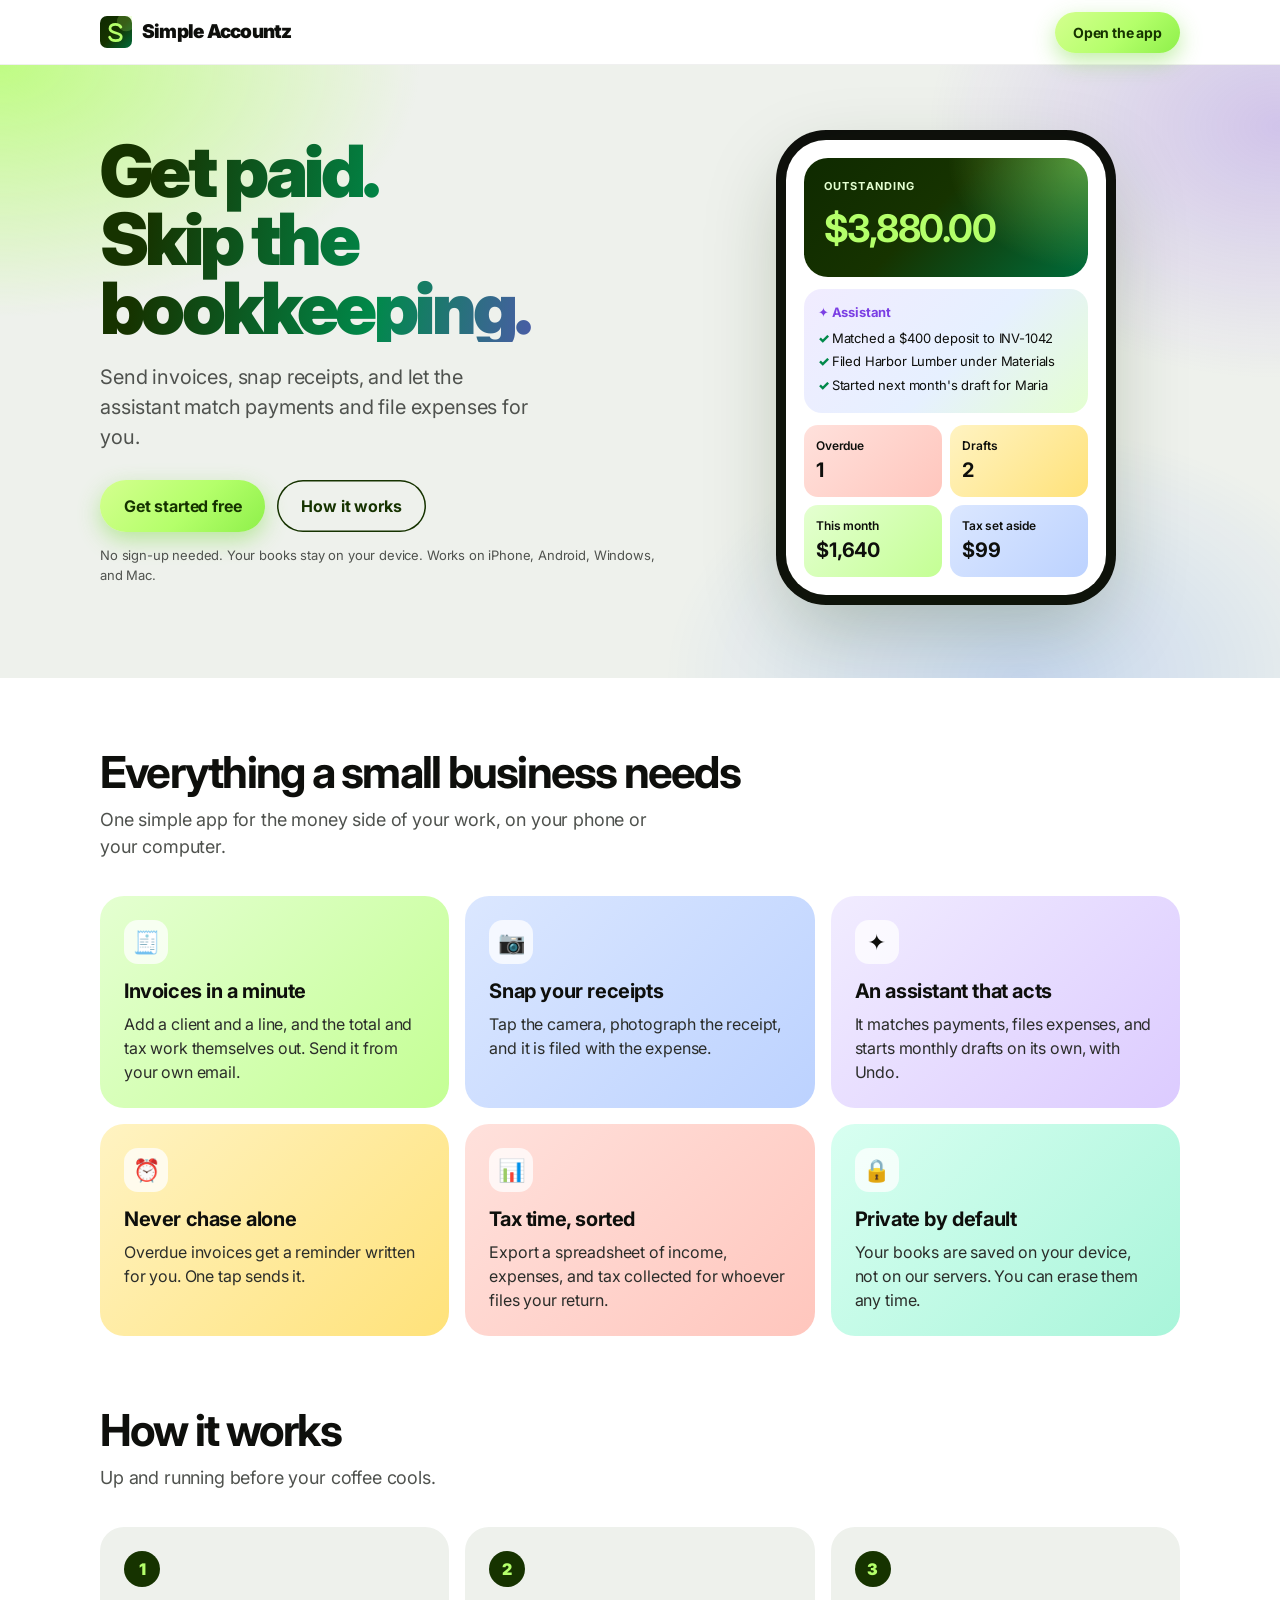
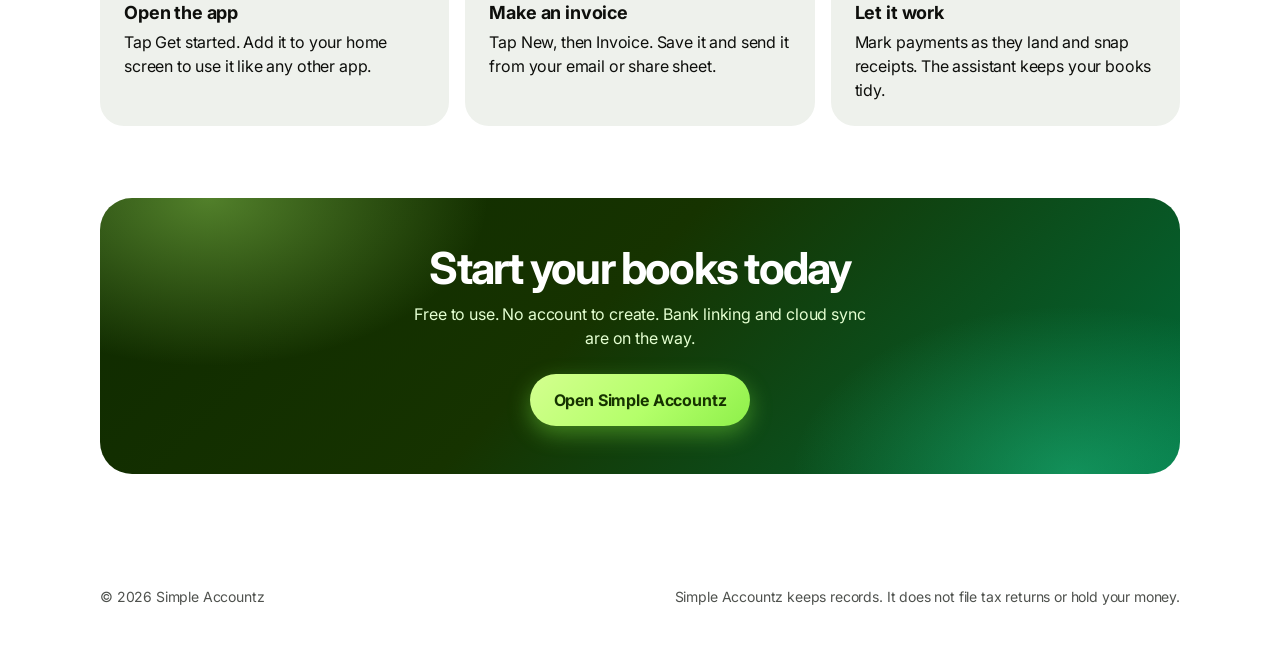
==== commit e95e364a: "Real web app: home page, full-screen app at /app, saved on device, installable Co-Authored-By: Claud" ====
--- a/index.html
+++ b/index.html
@@ -2,3372 +2,199 @@
 <html lang="en">
 <head>
 <meta charset="utf-8">
-<meta name="viewport" content="width=device-width, initial-scale=1">
-<title>Simple Accountz — preview</title>
+<meta name="viewport" content="width=device-width, initial-scale=1, viewport-fit=cover">
+<title>Simple Accountz · Invoices and bookkeeping that do themselves</title>
+<meta name="description" content="Send invoices, snap receipts, and let the assistant match payments and file expenses for you. Works on your phone and computer. Free to start.">
+<meta name="theme-color" content="#163300">
+<link rel="icon" href="icon.svg" type="image/svg+xml">
+<link rel="apple-touch-icon" href="icon-192.png">
+<link rel="manifest" href="manifest.webmanifest">
+<meta property="og:title" content="Simple Accountz">
+<meta property="og:description" content="Invoices, receipts, and an assistant that does the bookkeeping for you.">
+<meta property="og:url" content="https://simpleaccountz.com/">
 <link rel="preconnect" href="https://fonts.googleapis.com">
 <link rel="preconnect" href="https://fonts.gstatic.com" crossorigin>
-<link href="https://fonts.googleapis.com/css2?family=Inter:wght@400;500;600;700;900&display=swap" rel="stylesheet">
+<link href="https://fonts.googleapis.com/css2?family=Inter:wght@400;600;700;900&display=swap" rel="stylesheet">
 <style>
   :root {
-    --forest: #163300;
-    --lime: #b4ff6a;
-    --spruce: #00894a;
-    --linen: #e4ffd1;
-    --blue: #0057ff;
-    --sky: #dbe7ff;
-    --coral: #ff5a4e;
-    --sun: #ffd23f;
-    --violet: #7b3fe4;
-    --mint: #2ee6a6;
-    --obsidian: #0e0f0c;
-    --charcoal: #454745;
-    --slate: #6a6c6a;
-    --pebble: #868685;
-    --fog: #e8ebe6;
-    --paper: #ffffff;
-    --sent-bg: #dbe7ff;
-    --overdue-bg: #ffe1dc;
-    --overdue-fg: #c0160c;
-    --shadow-lg: 0 6px 20px rgba(0, 0, 0, 0.08);
+    --forest: #163300; --spruce: #00894a; --lime: #b4ff6a; --mint: #2ee6a6;
+    --violet: #7b3fe4; --blue: #0057ff; --coral: #ff5a4e; --sun: #ffd23f;
+    --ink: #0e0f0c; --slate: #4f524e; --fog: #eef1ec; --paper: #ffffff;
   }
-
   * { box-sizing: border-box; }
-  html, body { margin: 0; height: 100%; }
+  html, body { margin: 0; }
   body {
-    font-family: Inter, ui-sans-serif, system-ui, sans-serif;
+    font-family: Inter, ui-sans-serif, system-ui, sans-serif; color: var(--ink); background: var(--paper);
+    letter-spacing: -0.01em; line-height: 1.5;
+  }
+  a { color: inherit; }
+  .wrap { max-width: 1120px; margin: 0 auto; padding: 0 20px; }
+  header.nav { position: sticky; top: 0; z-index: 10; background: rgba(255,255,255,0.85);
+    backdrop-filter: blur(12px) saturate(1.5); -webkit-backdrop-filter: blur(12px) saturate(1.5);
+    border-bottom: 1px solid rgba(14,15,12,0.06); }
+  .nav .wrap { display: flex; align-items: center; justify-content: space-between; height: 64px; }
+  .brand { display: flex; align-items: center; gap: 10px; font-weight: 900; font-size: 19px; letter-spacing: -0.04em; text-decoration: none; }
+  .brand img { width: 32px; height: 32px; }
+  .btn { display: inline-flex; align-items: center; justify-content: center; gap: 8px; border-radius: 999px;
+    font-weight: 700; text-decoration: none; padding: 14px 24px; font-size: 16px; border: 0; cursor: pointer;
+    transition: transform .14s ease, box-shadow .14s ease; }
+  .btn:active { transform: scale(0.97); }
+  .btn.primary { background: linear-gradient(135deg, #d4ff8f, var(--lime) 55%, #8ef04a); color: var(--forest);
+    box-shadow: 0 8px 22px rgba(120,220,60,.45); }
+  .btn.primary:hover { box-shadow: 0 12px 28px rgba(120,220,60,.6); }
+  .btn.ghost { background: transparent; color: var(--forest); box-shadow: inset 0 0 0 1.5px var(--forest); }
+  .btn.small { padding: 10px 18px; font-size: 14px; }
+
+  .hero { position: relative; overflow: hidden;
     background:
-      radial-gradient(880px 420px at 8% -8%, rgba(159, 232, 112, 0.55), transparent 58%),
-      radial-gradient(720px 480px at 100% 0%, rgba(22, 51, 0, 0.1), transparent 46%),
-      var(--fog);
-    color: var(--charcoal);
-    letter-spacing: -0.006em;
+      radial-gradient(700px 420px at 0% 0%, rgba(180,255,106,.8), transparent 60%),
+      radial-gradient(640px 460px at 100% 10%, rgba(123,63,228,.25), transparent 55%),
+      radial-gradient(600px 420px at 80% 100%, rgba(0,87,255,.16), transparent 60%),
+      var(--fog); }
+  .hero .wrap { display: grid; grid-template-columns: 1.1fr 0.9fr; gap: 40px; align-items: center; padding-top: 72px; padding-bottom: 80px; }
+  h1 { font-size: clamp(40px, 6vw, 72px); line-height: 0.95; letter-spacing: -0.05em; margin: 0 0 20px; font-weight: 900;
+    background: linear-gradient(100deg, var(--forest) 10%, var(--spruce) 50%, var(--violet) 95%);
+    -webkit-background-clip: text; background-clip: text; color: transparent; }
+  .lead { font-size: clamp(17px, 2vw, 20px); color: var(--slate); max-width: 34ch; margin: 0 0 28px; }
+  .cta { display: flex; flex-wrap: wrap; gap: 12px; align-items: center; }
+  .fine { font-size: 13px; color: var(--slate); margin-top: 14px; }
+
+  .phone { justify-self: center; width: min(320px, 100%); border-radius: 40px; background: var(--paper); padding: 18px;
+    box-shadow: 0 30px 80px rgba(22,51,0,.25), 0 0 0 10px var(--ink); }
+  .money { border-radius: 24px; padding: 20px; color: #fff;
+    background: radial-gradient(200px 160px at 100% 0%, rgba(180,255,106,.45), transparent 70%), linear-gradient(135deg, #0f2a00, var(--forest) 45%, #006b3a); }
+  .money small { display: block; font-size: 11px; letter-spacing: .1em; text-transform: uppercase; color: #e4ffd1; font-weight: 700; }
+  .money b { display: block; font-size: 38px; letter-spacing: -0.04em; color: var(--lime); margin-top: 6px; }
+  .auto { margin-top: 12px; border-radius: 18px; padding: 14px; font-size: 13px;
+    background: linear-gradient(135deg, #f1ecff, #e6f0ff 55%, #e4ffd1); }
+  .auto strong { color: var(--violet); display: block; margin-bottom: 6px; }
+  .auto p { margin: 4px 0; }
+  .auto p::before { content: "✓ "; color: var(--spruce); font-weight: 900; }
+  .tiles { display: grid; grid-template-columns: 1fr 1fr; gap: 8px; margin-top: 12px; }
+  .tiles div { border-radius: 14px; padding: 12px; font-size: 12px; font-weight: 600; }
+  .tiles b { display: block; font-size: 20px; }
+
+  section.block { padding: 72px 0; }
+  h2 { font-size: clamp(30px, 4vw, 44px); letter-spacing: -0.04em; line-height: 1; margin: 0 0 12px; }
+  .sub { color: var(--slate); font-size: 18px; margin: 0 0 36px; max-width: 52ch; }
+  .grid { display: grid; grid-template-columns: repeat(3, 1fr); gap: 16px; }
+  .card { border-radius: 24px; padding: 24px; transition: transform .18s ease, box-shadow .18s ease; }
+  .card:hover { transform: translateY(-3px); box-shadow: 0 14px 30px rgba(14,15,12,.1); }
+  .card h3 { margin: 12px 0 6px; font-size: 20px; letter-spacing: -0.02em; }
+  .card p { margin: 0; color: #2b2d2a; }
+  .card .ico { width: 44px; height: 44px; border-radius: 14px; display: grid; place-items: center; background: rgba(255,255,255,.75); font-size: 22px; }
+  .c1 { background: linear-gradient(135deg, #e4ffd1, #c4ff94); }
+  .c2 { background: linear-gradient(135deg, #dbe7ff, #bcd2ff); }
+  .c3 { background: linear-gradient(135deg, #f1ecff, #dccbff); }
+  .c4 { background: linear-gradient(135deg, #fff3c2, #ffe27a); }
+  .c5 { background: linear-gradient(135deg, #ffe1dc, #ffc6bd); }
+  .c6 { background: linear-gradient(135deg, #d8fff1, #a9f5da); }
+
+  .steps { display: grid; grid-template-columns: repeat(3, 1fr); gap: 16px; counter-reset: step; }
+  .step { background: var(--fog); border-radius: 24px; padding: 24px; }
+  .step::before { counter-increment: step; content: counter(step); display: grid; place-items: center; width: 36px; height: 36px;
+    border-radius: 999px; background: var(--forest); color: var(--lime); font-weight: 900; margin-bottom: 12px; }
+  .step b { display: block; font-size: 18px; margin-bottom: 4px; }
+
+  .band { border-radius: 32px; padding: 48px 32px; text-align: center; color: #fff;
+    background: radial-gradient(400px 240px at 10% 0%, rgba(180,255,106,.4), transparent 70%),
+      radial-gradient(400px 240px at 90% 100%, rgba(46,230,166,.35), transparent 70%),
+      linear-gradient(135deg, #0f2a00, var(--forest) 45%, #006b3a); }
+  .band h2 { color: #fff; }
+  .band p { color: #e4ffd1; margin: 0 auto 24px; max-width: 46ch; }
+
+  footer { padding: 40px 0 56px; color: var(--slate); font-size: 14px; }
+  footer .wrap { display: flex; flex-wrap: wrap; gap: 12px 24px; justify-content: space-between; }
+
+  @media (max-width: 860px) {
+    .hero .wrap { grid-template-columns: 1fr; padding-top: 40px; padding-bottom: 56px; }
+    .grid, .steps { grid-template-columns: 1fr; }
+    .phone { margin-top: 8px; }
   }
-
-  .stage {
-    min-height: 100%;
-    display: grid;
-    grid-template-columns: minmax(260px, 380px) 1fr;
-    gap: 40px;
-    align-items: center;
-    padding: 40px 48px;
-  }
-
-  .intro h1 {
-    font-weight: 900;
-    font-size: 52px;
-    line-height: 0.9;
-    letter-spacing: -0.04em;
-    color: var(--obsidian);
-    margin: 0 0 16px;
-  }
-  .intro p { font-size: 16px; line-height: 1.5; margin: 0 0 12px; max-width: 36ch; }
-  .intro .path {
-    font-size: 13px;
-    color: var(--slate);
-    background: var(--paper);
-    border-radius: 10px;
-    padding: 12px 14px;
-    border: 1px solid rgba(14, 15, 12, 0.12);
-  }
-  .legend { margin-top: 20px; display: flex; flex-wrap: wrap; gap: 8px; }
-  .swatch {
-    display: inline-flex; align-items: center; gap: 8px;
-    background: var(--paper); border-radius: 999px; padding: 6px 10px 6px 6px;
-    font-size: 12px; font-weight: 600; color: var(--forest);
-    border: 1px solid rgba(14, 15, 12, 0.12);
-  }
-  .swatch i { width: 14px; height: 14px; border-radius: 999px; display: block; }
-
-  .device-wrap { display: flex; justify-content: center; }
-  .device {
-    width: 390px;
-    height: 844px;
-    background: var(--paper);
-    border-radius: 44px;
-    border: 10px solid var(--obsidian);
-    position: relative;
-    overflow: hidden;
-    box-shadow: 0 24px 64px rgba(14, 15, 12, 0.18);
-  }
-
-  .screen {
-    display: none;
-    position: absolute;
-    inset: 0;
-    background: var(--paper);
-    overflow: auto;
-    padding: 54px 16px 108px;
-  }
-  .screen.on { display: block; }
-  .screen.no-tabs { padding-bottom: 28px; }
-  .screen.sheet-open { overflow: hidden; }
-
-  .statusbar {
-    position: absolute; top: 0; left: 0; right: 0; height: 44px;
-    display: flex; align-items: flex-end; justify-content: space-between;
-    padding: 0 22px 6px; font-size: 12px; font-weight: 600; color: var(--forest);
-    z-index: 5; pointer-events: none;
-  }
-  .island {
-    position: absolute; top: 8px; left: 50%; transform: translateX(-50%);
-    width: 108px; height: 28px; background: var(--obsidian); border-radius: 999px; z-index: 6;
-  }
-
-  .top {
-    display: flex; align-items: center; justify-content: space-between;
-    gap: 12px; margin-bottom: 16px;
-  }
-  .word {
-    font-weight: 900; font-size: 20px; letter-spacing: -0.04em;
-    color: var(--obsidian); line-height: 1;
-  }
-  .bubble { border-radius: 16px; padding: 12px 14px; margin: 8px 0; font-size: 15px; line-height: 1.4; white-space: pre-wrap; }
-  .bubble.user { background: var(--forest); color: var(--paper); margin-left: 48px; }
-  .bubble.ai { background: var(--fog); color: var(--charcoal); margin-right: 24px; }
-  .suggest { width: 100%; text-align: left; background: var(--paper); border: 1px solid var(--forest);
-    border-radius: 999px; padding: 10px 14px; margin-bottom: 8px; font-weight: 600; color: var(--forest); font-size: 14px; }
-  .title {
-    font-weight: 700; font-size: 22px; letter-spacing: -0.02em;
-    color: var(--obsidian); margin: 0;
-  }
-  .back {
-    border: 0; background: transparent; color: var(--forest);
-    font: 600 16px/1 Inter, sans-serif; padding: 8px 0; cursor: pointer;
-  }
-
-  .pill, .pill-outline, .textlink, .seg button, .tab, .row, .plan, .choice {
-    font-family: inherit; cursor: pointer;
-  }
-  .pill {
-    background: var(--lime); color: var(--forest); border: 0; border-radius: 999px;
-    font-weight: 600; font-size: 16px; padding: 12px 20px; letter-spacing: -0.006em;
-  }
-  .pill.small { font-size: 14px; padding: 8px 14px; }
-  .pill-outline {
-    background: var(--paper); color: var(--forest); border: 1px solid var(--forest);
-    border-radius: 999px; font-weight: 600; font-size: 16px; padding: 11px 18px;
-  }
-  .pill-outline.small { font-size: 14px; padding: 8px 14px; }
-  .textlink {
-    background: none; border: 0; color: var(--forest); font-weight: 600;
-    font-size: 16px; text-decoration: underline; text-underline-offset: 3px; padding: 8px 0;
-  }
-  .ghost {
-    border: 0; background: transparent; color: var(--forest); font-weight: 600; font-size: 16px;
-    padding: 8px 0; cursor: pointer;
-  }
-
-  .biz {
-    display: inline-flex; align-items: center; gap: 8px;
-    border: 1px solid var(--forest); border-radius: 999px; padding: 6px 12px;
-    font-size: 14px; font-weight: 600; color: var(--forest); background: var(--paper);
-    margin-bottom: 14px;
-  }
-  .biz span.dot { width: 8px; height: 8px; border-radius: 999px; background: var(--spruce); }
-
-  .hero {
-    background: var(--forest); color: var(--paper); border-radius: 28px;
-    padding: 24px; margin-bottom: 20px; position: relative; overflow: hidden;
-  }
-  .hero::after, .flash-veil {
-    content: "";
-    position: absolute; inset: 0;
-    background: linear-gradient(115deg, transparent 30%, rgba(159, 232, 112, 0.78) 50%, transparent 70%);
-    transform: translateX(-130%);
-    pointer-events: none;
-  }
-  .hero::after { animation: lime-sweep 1.25s 0.12s ease both; }
-  .flash-veil { z-index: 30; }
-  .device.flashing .flash-veil { animation: lime-sweep 0.9s ease; }
-  .warn {
-    background: var(--linen);
-    color: var(--forest);
-    border-radius: 10px;
-    padding: 12px 14px;
-    font-size: 14px;
-    font-weight: 600;
-    line-height: 1.4;
-    margin: 8px 0 0;
-  }
-  .dash .card, .doc, .choice, .plan, .suggest {
-    transition: transform 0.18s ease, box-shadow 0.18s ease;
-  }
-  .dash .card:hover, .doc:hover, .choice:hover, .plan:hover, .suggest:hover {
-    transform: translateY(-2px);
-    box-shadow: 0 8px 20px rgba(22, 51, 0, 0.12);
-  }
-  .dash .card.hit { animation: card-flash 0.45s ease; }
-  @keyframes lime-sweep {
-    from { transform: translateX(-130%); }
-    to { transform: translateX(130%); }
-  }
-  @keyframes card-flash {
-    0% { background: var(--lime); }
-    100% { background: var(--fog); }
-  }
-  .chrome { display: none; }
-  .device.shell-android { border-radius: 32px; }
-  .device.shell-android .island {
-    width: 14px; height: 14px; top: 14px; border-radius: 999px;
-  }
-  .device.shell-windows, .device.shell-pc {
-    width: min(960px, 100%);
-    height: 720px;
-    border-radius: 18px;
-    border-width: 1px;
-  }
-  .device.shell-windows .island, .device.shell-pc .island { display: none; }
-  .device.shell-windows .chrome, .device.shell-pc .chrome {
-    display: flex; align-items: center; justify-content: space-between;
-    position: absolute; top: 0; left: 0; right: 0; height: 40px; z-index: 7;
-    padding: 0 14px; font-weight: 700; font-size: 13px;
-  }
-  .device.shell-windows .chrome { background: var(--forest); color: var(--paper); }
-  .device.shell-pc .chrome { background: var(--paper); color: var(--forest); border-bottom: 1px solid var(--fog); }
-  .chrome .url {
-    background: var(--fog); color: var(--charcoal); border-radius: 999px;
-    padding: 4px 12px; font-weight: 600; font-size: 12px;
-  }
-  .dots { display: flex; gap: 6px; }
-  .dots i { width: 10px; height: 10px; border-radius: 999px; background: var(--lime); display: block; }
-  .device.shell-windows .statusbar, .device.shell-pc .statusbar { display: none; }
-  .device.shell-windows .tabs, .device.shell-pc .tabs {
-    left: 10px; top: 52px; bottom: 12px; width: 108px; height: auto;
-    flex-direction: column; border-radius: 24px; padding: 8px;
-  }
-  .device.shell-windows .tab, .device.shell-pc .tab { width: 100%; height: 64px; flex: none; }
-  .device.shell-windows .screen, .device.shell-pc .screen {
-    left: 128px; top: 40px; padding-top: 16px; padding-bottom: 20px;
-  }
-  .device.shell-windows .screen.has-footer, .device.shell-pc .screen.has-footer { top: 40px; }
-  .hero .kicker {
-    color: var(--linen); font-size: 12px; font-weight: 600;
-    letter-spacing: 0.08em; text-transform: uppercase; margin-bottom: 8px;
-  }
-  .hero .amount {
-    font-weight: 900; font-size: 48px; letter-spacing: -0.04em;
-    line-height: 0.9; color: var(--paper); margin: 0 0 14px;
-  }
-  .hero .meta { display: flex; gap: 16px; font-size: 13px; color: var(--linen); }
-  .hero .meta b { display: block; color: var(--paper); font-weight: 600; font-size: 15px; }
-
-  .section-label {
-    font-size: 13px; font-weight: 600; color: var(--slate); margin: 8px 0;
-  }
-
-  .doc, .set-row, .exp {
-    width: 100%; text-align: left; background: var(--paper); border: 0;
-    border-bottom: 1px solid var(--fog); padding: 14px 0;
-    display: grid; grid-template-columns: 1fr auto; gap: 4px 12px; align-items: center;
-  }
-  .doc .name, .set-row .name, .exp .name { font-weight: 600; color: var(--obsidian); font-size: 16px; }
-  .doc .sub, .set-row .sub, .exp .sub { grid-column: 1; color: var(--slate); font-size: 13px; }
-  .doc .amt, .exp .amt { font-weight: 600; color: var(--charcoal); font-size: 16px; }
-  .exp.has-photo { grid-template-columns: auto 1fr auto; }
-  .exp .thumb {
-    width: 44px; height: 44px; object-fit: cover; border-radius: 10px;
-    grid-row: 1 / span 2; grid-column: 1; background: var(--linen);
-    display: grid; place-items: center; color: var(--forest); font-size: 10px; font-weight: 700;
-  }
-  .exp.has-photo .name, .exp.has-photo .sub { grid-column: 2; }
-  .exp.has-photo .amt { grid-column: 3; }
-  .finder {
-    background: var(--obsidian); color: var(--paper); border-radius: 28px;
-    min-height: 300px; overflow: hidden; display: grid; place-items: center;
-  }
-  .finder video { width: 100%; height: 320px; object-fit: cover; background: var(--obsidian); }
-  .finder .note { color: var(--linen); padding: 16px; text-align: center; }
-  .receipt-shot {
-    width: 100%; max-height: 280px; object-fit: cover; border-radius: 28px;
-    display: block; background: var(--obsidian);
-  }
-
-  .chip {
-    display: inline-flex; align-items: center; border-radius: 999px;
-    padding: 4px 10px; font-size: 12px; font-weight: 600; letter-spacing: -0.003em;
-  }
-  .chip.draft, .chip.void, .chip.closed { background: var(--fog); color: var(--charcoal); }
-  .chip.void, .chip.closed { box-shadow: inset 0 0 0 1px var(--charcoal); }
-  .chip.closed { box-shadow: inset 0 0 0 1px var(--forest); }
-  .chip.sent { background: var(--sent-bg); color: var(--blue); }
-  .chip.viewed { background: var(--linen); color: var(--spruce); }
-  .chip.partial, .chip.signed { background: var(--linen); color: var(--forest); }
-  .chip.paid { background: var(--spruce); color: var(--paper); }
-  .chip.overdue { background: var(--overdue-bg); color: var(--overdue-fg); }
-
-  .search, .field input, .field textarea {
-    width: 100%; border: 1px solid var(--pebble); border-radius: 10px;
-    padding: 12px 14px; font: 400 16px/1.4 Inter, sans-serif; color: var(--charcoal);
-    background: var(--paper);
-  }
-  .search { margin-bottom: 12px; }
-  .search:focus, .field input:focus, .field textarea:focus {
-    outline: none; border-color: var(--forest);
-  }
-  .seg {
-    display: flex; background: var(--fog); border-radius: 999px; padding: 4px; margin-bottom: 8px;
-  }
-  .seg button {
-    flex: 1; border: 0; background: transparent; border-radius: 999px;
-    padding: 8px 6px; font-weight: 600; font-size: 13px; color: var(--charcoal);
-  }
-  .seg button.on { background: var(--forest); color: var(--paper); }
-  .seg.lime button.on { background: var(--lime); color: var(--charcoal); }
-
-  .tabs {
-    position: absolute; left: 12px; right: 12px; bottom: 14px;
-    height: 64px; background: var(--paper);
-    border: 1px solid rgba(14, 15, 12, 0.12);
-    border-radius: 999px; display: flex; align-items: center; padding: 6px;
-    z-index: 8;
-  }
-  .tabs.hide { display: none; }
-  .tab {
-    flex: 1; border: 0; background: transparent; border-radius: 999px; height: 52px;
-    color: var(--slate); font-size: 10px; font-weight: 600;
-    display: flex; flex-direction: column; align-items: center; justify-content: center; gap: 2px;
-  }
-  .tab svg { width: 22px; height: 22px; stroke: currentColor; fill: none; stroke-width: 1.8; }
-  .tab.on { background: var(--forest); color: var(--paper); }
-
-  .sticky {
-    position: absolute; left: 0; right: 0; bottom: 0; z-index: 7;
-    background: var(--paper); border-top: 1px solid var(--fog);
-    padding: 12px 16px 22px; display: flex; align-items: center; justify-content: space-between; gap: 12px;
-  }
-  .sticky .total { font-weight: 700; font-size: 22px; color: var(--obsidian); letter-spacing: -0.02em; }
-  .sticky .total small { display: block; font-weight: 500; font-size: 12px; color: var(--slate); letter-spacing: 0; }
-
-  .card {
-    background: var(--fog); border-radius: 10px; padding: 16px; margin-bottom: 10px;
-  }
-  .card h3 { margin: 0 0 4px; font-size: 16px; color: var(--obsidian); }
-  .card p { margin: 0; font-size: 14px; color: var(--slate); }
-  .field { margin-bottom: 12px; }
-  .field label { display: block; font-size: 13px; font-weight: 600; color: var(--slate); margin-bottom: 6px; }
-  .line {
-    display: flex; justify-content: space-between; gap: 12px;
-    font-size: 15px; padding: 8px 0; border-bottom: 1px solid rgba(14,15,12,0.08);
-  }
-  .line b { color: var(--obsidian); font-weight: 600; }
-
-  .overlay {
-    display: none; position: absolute; inset: 0; background: rgba(14, 15, 12, 0.4); z-index: 20;
-  }
-  .overlay.on { display: block; }
-  .sheet {
-    position: absolute; left: 0; right: 0; bottom: 0; background: var(--paper);
-    border-radius: 28px 28px 0 0; padding: 12px 16px 28px;
-  }
-  .grab { width: 40px; height: 4px; border-radius: 999px; background: var(--fog); margin: 4px auto 14px; }
-  .choice {
-    width: 100%; text-align: left; background: var(--fog); border: 0; border-radius: 10px;
-    padding: 14px 16px; margin-bottom: 8px; color: var(--obsidian); font-weight: 600; font-size: 16px;
-  }
-  .choice span { display: block; font-weight: 400; color: var(--slate); font-size: 13px; margin-top: 2px; }
-
-  .paper-doc {
-    background: var(--paper); border-radius: 10px; box-shadow: var(--shadow-lg);
-    border: 1px solid rgba(14, 15, 12, 0.12); overflow: hidden; margin-bottom: 16px;
-  }
-  .paper-doc header {
-    background: var(--forest); color: var(--paper); padding: 20px 16px 16px;
-  }
-  .paper-doc header strong {
-    font-weight: 900; letter-spacing: -0.04em; font-size: 22px;
-  }
-  .paper-doc header p { margin: 4px 0 0; color: var(--linen); font-size: 13px; }
-  .paper-doc .body { padding: 16px; font-size: 14px; }
-  .paper-doc .tot { display: flex; justify-content: space-between; font-weight: 700; font-size: 18px; color: var(--obsidian); margin-top: 8px; }
-
-  .bars { display: flex; align-items: flex-end; gap: 10px; height: 120px; margin: 12px 0; }
-  .bars div { flex: 1; background: var(--forest); border-radius: 8px 8px 0 0; }
-  .bars div.alt { background: var(--spruce); }
-  .bars + .axis { display: flex; justify-content: space-between; font-size: 11px; color: var(--slate); }
-
-  .plans { display: flex; flex-direction: column; gap: 8px; }
-  .plan {
-    text-align: left; background: var(--paper); border: 1px solid var(--pebble);
-    border-radius: 10px; padding: 14px 16px;
-  }
-  .plan.on { border: 1px solid var(--forest); border-radius: 28px; }
-  .plan b { display: block; color: var(--obsidian); font-size: 16px; }
-  .plan em { font-style: normal; font-weight: 700; }
-
-  .note { font-size: 13px; color: var(--slate); line-height: 1.45; }
-
-  .toggle {
-    display: flex; justify-content: space-between; align-items: center;
-    padding: 12px 0; border-bottom: 1px solid var(--fog); font-weight: 600; color: var(--obsidian);
-  }
-  .switch {
-    width: 44px; height: 28px; border-radius: 999px; background: var(--forest); position: relative;
-  }
-  .switch::after {
-    content: ""; position: absolute; top: 3px; right: 3px; width: 22px; height: 22px;
-    background: var(--paper); border-radius: 999px;
-  }
-  .switch.off { background: var(--pebble); }
-  .switch.off::after { right: auto; left: 3px; }
-
-  .dash { display: grid; grid-template-columns: 1fr 1fr; gap: 8px; margin: 0 0 14px; }
-  .dash .card { width: 100%; text-align: left; border: 0; cursor: pointer; margin: 0; font: inherit; color: inherit; }
-  .dash .card strong { display: block; color: var(--obsidian); font-size: 18px; letter-spacing: -0.03em; }
-  .screen.has-footer { overflow: hidden; padding-bottom: 12px; }
-  .screen.has-footer.on { display: flex; flex-direction: column; }
-  .scroller { flex: 1; overflow: auto; min-height: 0; }
-  .screen.has-footer .sticky { position: relative; flex: none; }
-  .mode { display: flex; flex-wrap: wrap; gap: 8px; margin-top: 16px; }
-  .audit { font-size: 13px; color: var(--charcoal); background: var(--linen); border-radius: 10px; padding: 10px 12px; margin-top: 8px; }
-  .qr { width: 188px; height: 188px; background: var(--paper); border-radius: 10px; border: 1px solid rgba(14, 15, 12, 0.12); display: block; margin: 8px 0 12px; }
-  .pull { height: 0; overflow: hidden; text-align: center; font-size: 12px; font-weight: 700; color: var(--forest); background: var(--linen); }
-  .pull.show { height: auto; padding: 8px 12px; }
-  .methods { display: flex; flex-wrap: wrap; gap: 8px; margin: 8px 0 12px; }
-  .methods span { border: 1px solid var(--forest); border-radius: 999px; padding: 6px 10px; font-size: 13px; font-weight: 600; color: var(--forest); }
-
-  @media (max-width: 860px) {
-    .stage { grid-template-columns: 1fr; padding: 20px 12px 32px; }
-    .intro h1 { font-size: 40px; }
-    .device.shell-ios, .device.shell-android { transform: scale(0.92); transform-origin: top center; }
-    .device.shell-windows, .device.shell-pc { width: 100%; height: 680px; }
-  }
-  /* ---- Pop layer: brighter color and smoother motion ---- */
-  body {
-    background:
-      radial-gradient(900px 480px at 6% -10%, rgba(180, 255, 106, 0.75), transparent 60%),
-      radial-gradient(760px 520px at 100% 0%, rgba(123, 63, 228, 0.22), transparent 50%),
-      radial-gradient(700px 500px at 90% 100%, rgba(0, 87, 255, 0.16), transparent 55%),
-      var(--fog);
-  }
-  .intro h1 {
-    background: linear-gradient(100deg, var(--forest) 10%, var(--spruce) 45%, var(--violet) 95%);
-    -webkit-background-clip: text; background-clip: text; color: transparent;
-  }
-  .swatch { box-shadow: 0 2px 8px rgba(14, 15, 12, 0.06); }
-  .device { box-shadow: 0 30px 80px rgba(22, 51, 0, 0.28), 0 0 0 1px rgba(180, 255, 106, 0.4); }
-  .screen {
-    -webkit-overflow-scrolling: touch; overscroll-behavior: contain;
-  }
-  .screen.on, .screen.has-footer.on { animation: screen-in 0.26s cubic-bezier(.2, .8, .2, 1) both; }
-  @keyframes screen-in {
-    from { opacity: 0; transform: translate3d(0, 10px, 0); }
-    to { opacity: 1; transform: none; }
-  }
-
-  .hero {
-    background:
-      radial-gradient(240px 180px at 100% 0%, rgba(180, 255, 106, 0.45), transparent 70%),
-      radial-gradient(260px 200px at 0% 100%, rgba(46, 230, 166, 0.35), transparent 70%),
-      linear-gradient(135deg, #0f2a00 0%, var(--forest) 40%, #006b3a 100%);
-    box-shadow: 0 14px 34px rgba(0, 137, 74, 0.35);
-  }
-  .hero .amount { color: var(--lime); text-shadow: 0 2px 18px rgba(180, 255, 106, 0.35); }
-
-  .pill {
-    background: linear-gradient(135deg, #d4ff8f, var(--lime) 55%, #8ef04a);
-    box-shadow: 0 6px 16px rgba(120, 220, 60, 0.45);
-    transition: transform 0.14s ease, box-shadow 0.14s ease, filter 0.14s ease;
-  }
-  .pill:hover { filter: brightness(1.05); box-shadow: 0 8px 22px rgba(120, 220, 60, 0.55); }
-  .pill:active, .pill-outline:active, .choice:active, .tab:active, .suggest:active, .dash .card:active {
-    transform: scale(0.97);
-  }
-  .pill-outline, .suggest { transition: background 0.15s ease, transform 0.14s ease; }
-  .pill-outline:hover, .suggest:hover { background: var(--linen); }
-
-  .dash .card { color: var(--obsidian); }
-  .dash .card:nth-child(4n+1) { background: linear-gradient(135deg, #ffe1dc, #ffc6bd); }
-  .dash .card:nth-child(4n+2) { background: linear-gradient(135deg, #fff3c2, #ffe27a); }
-  .dash .card:nth-child(4n+3) { background: linear-gradient(135deg, #e4ffd1, #c4ff94); }
-  .dash .card:nth-child(4n+4) { background: linear-gradient(135deg, #dbe7ff, #bcd2ff); }
-  .dash .card p { color: var(--charcoal); }
-  .dash .card:hover { box-shadow: 0 10px 24px rgba(14, 15, 12, 0.14); }
-  @keyframes card-flash {
-    0% { filter: brightness(1.25) saturate(1.4); transform: scale(1.03); }
-    100% { filter: none; transform: none; }
-  }
-
-  .card { background: linear-gradient(135deg, #f3f6f1, var(--fog)); }
-  .chip.paid { background: linear-gradient(135deg, var(--mint), var(--spruce)); }
-  .chip.sent { color: var(--blue); }
-  .chip.viewed { background: #efe6ff; color: var(--violet); }
-  .chip.partial, .chip.signed { background: #fff3c2; color: #7a5600; }
-  .chip.overdue { box-shadow: inset 0 0 0 1px rgba(255, 90, 78, 0.5); }
-
-  .tabs {
-    background: rgba(255, 255, 255, 0.86);
-    -webkit-backdrop-filter: blur(14px) saturate(1.6); backdrop-filter: blur(14px) saturate(1.6);
-    box-shadow: 0 10px 28px rgba(14, 15, 12, 0.14);
-  }
-  .tab { transition: background 0.2s ease, color 0.2s ease, transform 0.14s ease; }
-  .tab:hover { color: var(--forest); }
-  .tab.on {
-    background: linear-gradient(135deg, var(--forest), var(--spruce));
-    color: var(--lime); box-shadow: 0 6px 14px rgba(0, 137, 74, 0.35);
-  }
-  .seg button { transition: background 0.2s ease, color 0.2s ease; }
-  .seg button.on { background: linear-gradient(135deg, var(--forest), var(--spruce)); }
-
-  .bars div { background: linear-gradient(180deg, var(--mint), var(--spruce)); transform-origin: bottom; animation: bar-rise 0.5s cubic-bezier(.2, .8, .2, 1) both; }
-  .bars div.alt { background: linear-gradient(180deg, #9b6bff, var(--violet)); }
-  .bars div:nth-child(2) { animation-delay: 0.05s; }
-  .bars div:nth-child(3) { animation-delay: 0.1s; }
-  .bars div:nth-child(4) { animation-delay: 0.15s; }
-  .bars div:nth-child(5) { animation-delay: 0.2s; }
-  @keyframes bar-rise { from { transform: scaleY(0); } to { transform: scaleY(1); } }
-
-  .overlay.on { animation: fade-in 0.2s ease both; }
-  .overlay.on .sheet { animation: sheet-up 0.28s cubic-bezier(.2, .8, .2, 1) both; }
-  @keyframes fade-in { from { opacity: 0; } to { opacity: 1; } }
-  @keyframes sheet-up { from { transform: translate3d(0, 40px, 0); opacity: 0.6; } to { transform: none; opacity: 1; } }
-
-  .bubble.user { background: linear-gradient(135deg, var(--forest), var(--spruce)); }
-  .bubble.ai { background: linear-gradient(135deg, #f1ecff, #e6f0ff); }
-  .paper-doc header { background: linear-gradient(135deg, var(--forest), #006b3a); }
-  .search:focus, .field input:focus, .field textarea:focus {
-    border-color: var(--spruce); box-shadow: 0 0 0 3px rgba(180, 255, 106, 0.55);
-  }
-  .switch { background: linear-gradient(135deg, var(--spruce), var(--mint)); transition: background 0.2s ease; }
-  .switch::after { transition: left 0.2s ease, right 0.2s ease; box-shadow: 0 1px 3px rgba(0, 0, 0, 0.25); }
-  .warn { background: linear-gradient(135deg, #fff3c2, var(--linen)); border-left: 4px solid var(--sun); }
-  .biz span.dot { background: var(--mint); box-shadow: 0 0 0 3px rgba(46, 230, 166, 0.3); }
-  .dots i:nth-child(1) { background: var(--coral); }
-  .dots i:nth-child(2) { background: var(--sun); }
-  .dots i:nth-child(3) { background: var(--mint); }
-  .doc, .exp, .set-row { transition: background 0.15s ease; }
-  .doc:hover, .exp:hover, .set-row:hover { background: #fafff5; }
-
-  /* Automatic assistant panel on Home */
-  .auto-panel {
-    border-radius: 20px; padding: 14px; margin: 0 0 14px;
-    background: linear-gradient(135deg, #f1ecff 0%, #e6f0ff 55%, #e4ffd1 100%);
-    box-shadow: inset 0 0 0 1px rgba(123, 63, 228, 0.18);
-    animation: screen-in 0.3s cubic-bezier(.2, .8, .2, 1) both;
-  }
-  .auto-head { font-weight: 900; font-size: 15px; letter-spacing: -0.02em; color: var(--violet); margin-bottom: 4px; }
-  .auto-head::before { content: "✦ "; }
-  .auto-label { font-size: 11px; font-weight: 700; letter-spacing: 0.08em; text-transform: uppercase; color: var(--slate); margin: 10px 0 4px; }
-  .auto-row { font-size: 13px; line-height: 1.4; color: var(--obsidian); padding: 6px 0; }
-  .auto-row.done::before { content: "✓ "; color: var(--spruce); font-weight: 900; }
-  .auto-row.wait { display: flex; gap: 10px; align-items: center; justify-content: space-between; border-top: 1px solid rgba(14, 15, 12, 0.08); }
-  .auto-row.wait .pill { flex: none; }
-  .auto-panel .textlink { font-size: 13px; padding: 2px 0; }
-
-  /* Camera button: phones only (iOS and Android shells), on tabbed screens */
-  .cam-fab {
-    display: none; position: absolute; right: 18px; bottom: 92px; z-index: 9;
-    width: 60px; height: 60px; border-radius: 999px; border: 0; cursor: pointer;
-    place-items: center; color: var(--forest);
-    background: linear-gradient(135deg, #d4ff8f, var(--lime) 55%, #8ef04a);
-    box-shadow: 0 10px 24px rgba(120, 220, 60, 0.55), 0 0 0 4px rgba(255, 255, 255, 0.9);
-    transition: transform 0.14s ease, box-shadow 0.14s ease;
-  }
-  .cam-fab svg { width: 28px; height: 28px; stroke: currentColor; fill: none; stroke-width: 1.9; }
-  .cam-fab:hover { transform: translateY(-2px); }
-  .cam-fab:active { transform: scale(0.94); }
-  .device.shell-ios .cam-fab, .device.shell-android .cam-fab { display: grid; }
-  .device .tabs.hide ~ .cam-fab { display: none; }
-
-  @media (prefers-reduced-motion: reduce) {
-    .cam-fab { transition: none; }
-    .hero::after, .device.flashing .flash-veil, .dash .card.hit,
-    .screen.on, .overlay.on, .overlay.on .sheet, .bars div { animation: none; }
-    .dash .card, .doc, .choice, .plan, .suggest, .pill, .tab, .seg button, .switch::after { transition: none; }
-  }
+  @media (prefers-reduced-motion: reduce) { .btn, .card { transition: none; } }
 </style>
 </head>
 <body>
-<div class="stage">
-  <aside class="intro">
-    <h1>Simple Accountz</h1>
-    <p>Clickable preview. Invoices, linked accounts, and an assistant that figures a late fee, repeats a month, splits a deposit, and writes the weekly note. Reports export a tax packet. Spencer’s console shows platform revenue. Add expense takes a picture of a receipt. Open a personal account or a business account. A business links business checking and business credit. Scan a paper invoice or upload a file. A lime flash marks the open. Nothing is sent until you confirm.</p>
-    <p class="path">Live at simpleaccountz.com. Sample data only: no real money, banks, or customers.</p>
-    <div class="legend">
-      <span class="swatch"><i style="background:#163300"></i>Forest Ink</span>
-      <span class="swatch"><i style="background:#9fe870"></i>Lime Voltage</span>
-      <span class="swatch"><i style="background:#e8ebe6"></i>Fog</span>
-    </div>
-    <p class="note" style="margin-top:16px">Sample data. Field &amp; Co. is a normal business. Spencer’s console is the creator view. One lime button per screen.</p>
-    <div class="mode" id="shells">
-      <button class="pill small" data-shell="ios" onclick="setShell('ios')">iOS</button>
-      <button class="pill-outline small" data-shell="android" onclick="setShell('android')">Android</button>
-      <button class="pill-outline small" data-shell="windows" onclick="setShell('windows')">Windows</button>
-      <button class="pill-outline small" data-shell="pc" onclick="setShell('pc')">PC</button>
-    </div>
-    <p class="note" id="shell-note">Same features on iOS, Android, Windows, and PC.</p>
-    <div class="mode" id="account-mode">
-      <button class="pill small" id="kind-business" onclick="chooseKind('business')">Business account</button>
-      <button class="pill-outline small" id="kind-personal" onclick="chooseKind('personal')">Personal account</button>
-    </div>
-    <div class="mode">
-      <button class="pill small" id="mode-owner" onclick="setActor('owner')">Field &amp; Co.</button>
-      <button class="pill-outline small" id="mode-creator" onclick="setActor('creator')">Spencer, creator</button>
-      <button class="pill-outline small" id="mode-admin" onclick="setActor('admin')" hidden>Avery, admin</button>
-    </div>
-  </aside>
-
-  <div class="device-wrap">
-    <div class="device shell-ios" id="device">
-      <div class="flash-veil" id="flash-veil"></div>
-      <div class="chrome" id="chrome"><span id="chrome-label">Simple Accountz</span><span class="dots" aria-hidden="true"><i></i><i></i><i></i></span></div>
-      <div class="island"></div>
-      <div class="statusbar"><span>9:41</span><span id="status-shell">iOS</span></div>
-
-      <section class="screen on" id="home">
-        <div class="pull" id="pull-note"></div>
-        <div class="top">
-          <div class="word">Simple Accountz</div>
-          <span>
-            <button class="pill-outline small" id="signal" onclick="toggleSignal()">Online</button>
-            <button class="pill small biz-only" onclick="openSheet('new')">New</button>
-          </span>
+<header class="nav">
+  <div class="wrap">
+    <a class="brand" href="./"><img src="icon.svg" alt=""> Simple Accountz</a>
+    <a class="btn primary small" href="app.html">Open the app</a>
+  </div>
+</header>
+
+<main>
+  <section class="hero">
+    <div class="wrap">
+      <div>
+        <h1>Get paid.<br>Skip the bookkeeping.</h1>
+        <p class="lead">Send invoices, snap receipts, and let the assistant match payments and file expenses for you.</p>
+        <div class="cta">
+          <a class="btn primary" href="app.html">Get started free</a>
+          <a class="btn ghost" href="#how">How it works</a>
         </div>
-        <button class="biz" onclick="show('account-setup')"><span class="dot"></span> <span id="biz-label">Field &amp; Co. · United States</span></button>
-        <div class="auto-panel" id="auto-panel" hidden></div>
-        <div id="home-business">
-        <button class="hero" onclick="showFiltered('open')" style="display:block;width:100%;text-align:left;border:0;cursor:pointer;font:inherit">
-          <div class="kicker">Outstanding</div>
-          <p class="amount" id="outstanding">$4,280.00</p>
-          <div class="meta">
-            <div>Received<b id="received">$1,640.00</b></div>
-            <div>Overdue<b id="overdue-count">1</b></div>
-            <div>Drafts<b id="draft-count">1</b></div>
-          </div>
-        </button>
-        <div class="dash">
-          <button class="card" onclick="showFiltered('overdue')"><span class="note">Overdue</span><strong id="card-overdue">1</strong><p>Tap to open</p></button>
-          <button class="card" onclick="showFiltered('draft')"><span class="note">Drafts</span><strong id="card-drafts">1</strong><p>Not sent yet</p></button>
-          <button class="card" onclick="show('money')"><span class="note">Money out</span><strong id="card-out">$420.00</strong><p>Matches expenses</p></button>
-          <button class="card" onclick="show('banks')"><span class="note">Linked</span><strong id="card-linked">2</strong><p>Bank and card</p></button>
+        <p class="fine">No sign-up needed. Your books stay on your device. Works on iPhone, Android, Windows, and Mac.</p>
+      </div>
+      <div class="phone" aria-hidden="true">
+        <div class="money"><small>Outstanding</small><b>$3,880.00</b></div>
+        <div class="auto">
+          <strong>✦ Assistant</strong>
+          <p>Matched a $400 deposit to INV-1042</p>
+          <p>Filed Harbor Lumber under Materials</p>
+          <p>Started next month's draft for Maria</p>
         </div>
-        <div class="section-label">Recent</div>
-        <div id="recent"></div>
+        <div class="tiles">
+          <div style="background:linear-gradient(135deg,#ffe1dc,#ffc6bd)">Overdue<b>1</b></div>
+          <div style="background:linear-gradient(135deg,#fff3c2,#ffe27a)">Drafts<b>2</b></div>
+          <div style="background:linear-gradient(135deg,#e4ffd1,#c4ff94)">This month<b>$1,640</b></div>
+          <div style="background:linear-gradient(135deg,#dbe7ff,#bcd2ff)">Tax set aside<b>$99</b></div>
         </div>
-        <div id="home-personal" hidden>
-          <button class="hero" onclick="show('money')" style="display:block;width:100%;text-align:left;border:0;cursor:pointer;font:inherit">
-            <div class="kicker">Spent this month</div>
-            <p class="amount" id="personal-spent">$0.00</p>
-            <p style="margin:0;color:var(--linen)">Personal checking and card. The business books stay separate.</p>
-          </button>
-          <div class="dash">
-            <button class="card" onclick="beginReceipt()"><span class="note">Receipt photo</span><strong>Take</strong><p>Picture of a receipt</p></button>
-            <button class="card" onclick="show('banks')"><span class="note">Personal accounts</span><strong id="personal-linked">2</strong><p>Checking and credit</p></button>
-          </div>
-        </div>
-      </section>
-
-      <section class="screen" id="documents">
-        <div class="top">
-          <h2 class="title">Documents</h2>
-          <button class="pill small biz-only" onclick="openSheet('new')">New</button>
-        </div>
-        <div id="docs-personal" hidden>
-          <div class="card"><h3>This is a personal account</h3><p>Invoices, estimates, clients, deposits, late fees, and the sales-tax packet belong to a business account.</p></div>
-          <button class="pill" onclick="chooseKind('business')">Use a business account</button>
-        </div>
-        <div id="docs-tools">
-        <input class="search" id="docsearch" placeholder="Search clients or numbers" aria-label="Search documents">
-        <div class="seg" id="docseg">
-          <button class="on" data-filter="all">All</button>
-          <button data-filter="invoice">Invoices</button>
-          <button data-filter="estimate">Estimates</button>
-          <button data-filter="receipt">Receipts</button>
-        </div>
-        <div id="doclist"></div>
-        </div>
-        <button class="textlink" onclick="beginInvoiceScan()">Scan an invoice</button>
-        <button class="textlink" onclick="show('files')">Upload a file</button>
-      </section>
-
-      <section class="screen no-tabs" id="editor">
-        <button class="back" onclick="show('home')">Back</button>
-        <div class="top"><h2 class="title">Invoice</h2><span class="chip overdue" id="editor-chip">Overdue</span></div>
-        <p class="note">Number assigned when you send. This one is already INV-1042. Totals are calculated from the lines.</p>
-        <div class="field"><label>Template</label><input value="Ledger" readonly></div>
-        <div class="field"><label>Client</label><input value="Oak Street HOA" readonly></div>
-        <div class="card" id="editor-lines">
-          <div class="line"><span>Deck staining<br><span class="note">1 × $1,450.00</span></span><b>$1,450.00</b></div>
-          <div class="line"><span>Sealer and materials<br><span class="note">1 × $400.00</span></span><b>$400.00</b></div>
-        </div>
-        <p class="note" id="editor-math">Total $1,850.00 · Paid $0.00 · Balance $1,850.00</p>
-        <div class="field"><label>Due date</label><input value="Nov 12, 2026" readonly></div>
-        <div class="field"><label>Notes</label><textarea rows="2" readonly>Deck boards stained and sealed. Balance due on receipt of this invoice.</textarea></div>
-        <div class="toggle">Accept online payment <span class="switch"></span></div>
-        <button class="textlink" onclick="ask('late')">Figure the late fee</button>
-        <button class="textlink" onclick="ask('deposit')">Request 25% now</button>
-        <button class="textlink" onclick="ask('recur','1042')">Repeat monthly</button>
-        <div style="height:88px"></div>
-        <div class="sticky">
-          <div class="total"><small>Balance due</small><span id="editor-balance">$1,850.00</span></div>
-          <button class="pill" onclick="show('preview')">Preview</button>
-        </div>
-      </section>
-
-      <section class="screen no-tabs" id="editor-viewed">
-        <button class="back" onclick="show('documents')">Back</button>
-        <div class="top"><h2 class="title">Invoice</h2><span class="chip viewed">Viewed</span></div>
-        <div class="field"><label>Client</label><input value="Maria Chen" readonly></div>
-        <div class="card" id="maria-lines">
-          <div class="line"><span>Interior paint, two rooms<br><span class="note">1 × $2,430.00</span></span><b>$2,430.00</b></div>
-        </div>
-        <p class="note">Opened yesterday at 4:12 PM. Read receipt sent.</p>
-        <p class="warn" id="maria-warn" hidden></p>
-        <button class="textlink" onclick="ask('recur','1041')">Repeat monthly</button>
-        <div style="height:88px"></div>
-        <div class="sticky">
-          <div class="total"><small>Balance due</small><span id="maria-balance">$2,430.00</span></div>
-          <button class="pill" onclick="openSend('1041')">Send</button>
-        </div>
-      </section>
-
-      <section class="screen no-tabs" id="editor-converted">
-        <button class="back" onclick="show('editor-estimate')">Back</button>
-        <div class="top"><h2 class="title">Invoice</h2><span class="chip draft">Draft</span></div>
-        <div class="field"><label>Client</label><input value="Harbor Rental" readonly></div>
-        <div class="card">
-          <div class="line"><span>Equipment, one week<br><span class="note">Copied from EST-088</span></span><b>$900.00</b></div>
-        </div>
-        <p class="note">New draft. It does not reuse INV-1042. A number is assigned only when you send it.</p>
-        <div style="height:88px"></div>
-        <div class="sticky">
-          <div class="total"><small>Draft</small><span id="conv-total">$900.00</span></div>
-          <button class="pill" onclick="openSend('088')">Send</button>
-        </div>
-      </section>
-
-      <section class="screen no-tabs" id="editor-estimate">
-        <button class="back" onclick="show('home')">Back</button>
-        <div class="top"><h2 class="title">Estimate</h2><span class="chip signed">Signed</span></div>
-        <div class="field"><label>Client</label><input value="Harbor Rental" readonly></div>
-        <div class="card" id="est-lines">
-          <div class="line"><span>Equipment, one week<br><span class="note">1 × $900.00</span></span><b>$900.00</b></div>
-        </div>
-        <p class="note">Signed by Jordan Hale on Nov 20, 2026. Terms are locked. Convert starts a new invoice.</p>
-        <div style="height:88px"></div>
-        <div class="sticky">
-          <div class="total"><small>Estimate</small><span id="est-total">$900.00</span></div>
-          <button class="pill" onclick="show('editor-converted')">Convert to invoice</button>
-        </div>
-      </section>
-
-      <section class="screen no-tabs" id="editor-draft">
-        <button class="back" onclick="show('home')">Back</button>
-        <div class="top"><h2 class="title">Invoice</h2><span class="chip draft">Draft</span></div>
-        <div class="field"><label>Client</label><input id="draft-client" placeholder="Add a client"></div>
-        <div class="field"><label>Description</label><input id="draft-desc" value="Description"></div>
-        <div class="field"><label>Quantity</label><input id="draft-qty" value="1" inputmode="decimal"></div>
-        <div class="field"><label>Rate</label><input id="draft-rate" value="0" inputmode="decimal"></div>
-        <div class="field"><label>Tax %</label><input id="draft-tax" value="0" inputmode="decimal"></div>
-        <p class="note" id="draft-math">The total updates as you type.</p>
-        <p class="note">Tap Save draft to keep it. Send stays off until a client and a line are filled in.</p>
-        <div style="height:88px"></div>
-        <div class="sticky">
-          <div class="total"><small>Draft total</small><span id="draft-total">$0.00</span></div>
-          <button class="pill" onclick="saveWorkingDraft()">Save draft</button>
-        </div>
-      </section>
-
-      <section class="screen no-tabs" id="preview">
-        <button class="back" onclick="show('editor')">Back</button>
-        <div class="top"><h2 class="title">Preview</h2></div>
-        <article class="paper-doc">
-          <header>
-            <strong>FIELD &amp; CO.</strong>
-            <p>Invoice INV-1042 · Due Nov 12, 2026</p>
-          </header>
-          <div class="body">
-            <p><b style="color:var(--obsidian)">Bill to</b><br>Oak Street HOA<br>18 Oak Street</p>
-            <div id="preview-figures">
-              <div class="line"><span>Deck staining</span><b>$1,450.00</b></div>
-              <div class="line"><span>Sealer and materials</span><b>$400.00</b></div>
-              <div class="line"><span id="owner-tax">Sales tax</span><b>$0.00</b></div>
-              <div class="tot"><span>Total</span><span id="preview-total">$1,850.00</span></div>
-            </div>
-            <p class="note" style="margin-top:12px">Pay by card, bank transfer, or check. Thank you.</p>
-          </div>
-        </article>
-        <button class="textlink" onclick="show('public')">Customer view</button>
-        <div style="height:88px"></div>
-        <div class="sticky">
-          <div class="total"><small>Ready to send</small>INV-1042</div>
-          <button class="pill" onclick="openSend('1042')">Send</button>
-        </div>
-      </section>
-
-      <section class="screen no-tabs" id="public">
-        <button class="back" onclick="show('preview')">Back</button>
-        <p class="note" id="owner-lang-note">Your language stays English. The customer sees English and the tax name Sales tax.</p>
-        <div class="seg" id="cust-lang">
-          <button class="on" data-lang="en">English</button>
-          <button data-lang="es">Español</button>
-          <button data-lang="de">Deutsch</button>
-          <button data-lang="pt">Português</button>
-          <button data-lang="ja">日本語</button>
-        </div>
-        <div class="seg" id="cust-country">
-          <button class="on" data-country="US">US</button>
-          <button data-country="MX">MX</button>
-          <button data-country="DE">DE</button>
-          <button data-country="AU">AU</button>
-          <button data-country="BR">BR</button>
-        </div>
-        <article class="paper-doc">
-          <header>
-            <strong>FIELD &amp; CO.</strong>
-            <p id="public-title">Invoice INV-1042</p>
-          </header>
-          <div class="body">
-            <div id="public-figures">
-              <div class="line"><span id="public-tax">Sales tax</span><b>$0.00</b></div>
-              <div class="tot"><span id="public-balance-label">Balance due</span><span id="public-balance">$1,850.00</span></div>
-            </div>
-            <p class="note" id="public-due">Due Nov 12, 2026</p>
-          </div>
-        </article>
-        <div class="methods" id="public-methods"></div>
-        <button class="pill" id="public-pay" style="width:100%" onclick="payCurrent()">Pay balance</button>
-      </section>
-
-      <section class="screen no-tabs" id="paid">
-        <div class="hero" style="margin-top:24px">
-          <div class="kicker">Paid</div>
-          <p class="amount">$1,850</p>
-          <p style="margin:0;color:var(--linen)">Receipt sent to Oak Street HOA.</p>
-        </div>
-        <button class="pill" onclick="show('home')">Done</button>
-      </section>
-
-      <section class="screen" id="money">
-        <div class="top">
-          <h2 class="title">Money</h2>
-          <button class="pill small" onclick="beginReceipt()">Add expense</button>
-        </div>
-        <div class="seg" id="period">
-          <button data-period="week">Week</button>
-          <button class="on" data-period="month">Month</button>
-          <button data-period="year">Year</button>
-        </div>
-        <button class="doc" onclick="show('banks')">
-          <span class="name">Linked accounts</span>
-          <span class="amt">2</span>
-          <span class="sub" id="linked-summary">Harbor Checking · City Card •••• 1884</span>
-        </button>
-        <div class="card"><h3 id="money-in">$1,640.00 in</h3><p id="money-in-note">Card and check payments this month</p></div>
-        <div class="card"><h3 id="money-out">$420.00 out</h3><p>Expenses in USD only</p></div>
-        <div class="card"><h3 id="money-profit">$1,220.00 rough profit</h3><p>Calculated from dated payments and expenses. Not a full ledger.</p></div>
-        <p class="note" id="money-fx"></p>
-        <p class="note" id="books-note"></p>
-        <div class="section-label">Expenses</div>
-        <div id="expense-list"></div>
-        <button class="textlink" onclick="show('reports')">Open reports</button>
-      </section>
-
-      <section class="screen no-tabs" id="receipt-scan">
-        <button class="back" onclick="closeReceiptCamera(); show('money')">Back</button>
-        <h2 class="title">Receipt photo</h2>
-        <p class="note">Take a picture of the paper receipt. It stays on this device. Nothing is filed until you save the expense.</p>
-        <div class="finder" id="receipt-finder">
-          <video id="receipt-video" playsinline autoplay muted hidden></video>
-          <p class="note" id="receipt-camera-note">Allow the camera, or take a photo with the button below.</p>
-        </div>
-        <input id="receipt-camera-file" type="file" accept="image/*" capture="environment" hidden>
-        <input id="receipt-library" type="file" accept="image/*" hidden>
-        <button class="textlink" onclick="document.getElementById('receipt-library').click()">Choose a photo</button>
-        <button class="textlink" onclick="useSampleReceipt()">Use the sample receipt</button>
-        <div style="height:88px"></div>
-        <div class="sticky">
-          <span class="note">On this device</span>
-          <button class="pill" onclick="captureReceipt()">Take photo</button>
-        </div>
-      </section>
-
-      <section class="screen no-tabs" id="invoice-scan">
-        <button class="back" onclick="closeReceiptCamera(); show('documents')">Back</button>
-        <h2 class="title">Scan invoice</h2>
-        <p class="note">Take a picture of the paper invoice. It stays on this device. Saving keeps a draft. It is not sent.</p>
-        <div class="finder">
-          <video id="invoice-video" playsinline autoplay muted hidden></video>
-          <p class="note" id="invoice-camera-note">Allow the camera, or take a photo with the button below.</p>
-        </div>
-        <input id="invoice-camera-file" type="file" accept="image/*" capture="environment" hidden>
-        <input id="invoice-library" type="file" accept="image/*" hidden>
-        <button class="textlink" onclick="document.getElementById('invoice-library').click()">Choose a photo</button>
-        <button class="textlink" onclick="useSampleInvoice()">Use the sample invoice</button>
-        <div style="height:88px"></div>
-        <div class="sticky">
-          <span class="note">Draft only</span>
-          <button class="pill" onclick="captureInvoice()">Take photo</button>
-        </div>
-      </section>
-
-      <section class="screen no-tabs" id="invoice-review">
-        <button class="back" onclick="backFromInvoice()">Back</button>
-        <h2 class="title">Scanned invoice</h2>
-        <p class="note" id="invoice-note">Check the client and the total. This preview does not read the print. Nothing is sent.</p>
-        <img class="receipt-shot" id="invoice-photo" alt="Scanned invoice" hidden>
-        <div class="card" id="invoice-card" style="background:var(--linen)">
-          <h3>Sample invoice</h3>
-          <p>North dock · $320.00. Save keeps it as a draft.</p>
-        </div>
-        <div class="field"><label>Client</label><input id="invoice-client" value=""></div>
-        <div class="field"><label>Total</label><input id="invoice-total" value=""></div>
-        <div style="height:88px"></div>
-        <div class="sticky">
-          <span class="note" id="invoice-currency">USD</span>
-          <button class="pill" id="invoice-save" onclick="saveInvoiceScan()">Save draft</button>
-        </div>
-      </section>
-
-      <section class="screen no-tabs" id="files">
-        <button class="back" onclick="show('documents')">Back</button>
-        <h2 class="title">Files</h2>
-        <p class="note" id="files-note">Upload a PDF, JPEG, PNG, WebP, CSV, or text file. It stays on this device. It is not sent anywhere.</p>
-        <div class="section-label">Scanned invoices</div>
-        <div id="scan-list"></div>
-        <div class="section-label">Uploads</div>
-        <div id="upload-list"></div>
-        <input id="upload-file" type="file" accept=".pdf,.png,.jpg,.jpeg,.webp,.csv,.txt,application/pdf,image/jpeg,image/png,image/webp,text/csv,text/plain" hidden>
-        <button class="textlink" onclick="useSampleFile()">Use the sample file</button>
-        <div style="height:88px"></div>
-        <div class="sticky">
-          <span class="note">On this device</span>
-          <button class="pill" onclick="document.getElementById('upload-file').click()">Upload file</button>
-        </div>
-      </section>
-
-      <section class="screen no-tabs" id="expense">
-        <button class="back" onclick="backFromReceipt()">Back</button>
-        <h2 class="title">Receipt</h2>
-        <p class="note" id="expense-note">Check the photo, then save. Nothing is filed until then.</p>
-        <img class="receipt-shot" id="receipt-photo" alt="Receipt photo" hidden>
-        <div class="card" id="receipt-card" style="background:var(--linen)">
-          <h3>Sample receipt</h3>
-          <p>Harbor Lumber · Nov 18, 2026. Check the total, then save.</p>
-        </div>
-        <div class="field"><label>Merchant</label><input id="expense-merchant" value="Harbor Lumber"></div>
-        <div class="field"><label>Date</label><input id="expense-date" value="Nov 18, 2026" data-iso="2026-11-18" readonly></div>
-        <div class="field"><label>Total</label><input id="expense-total" value="$186.40"></div>
-        <div class="field"><label>Category</label><input id="expense-category" value="Materials"></div>
-        <div style="height:88px"></div>
-        <div class="sticky">
-          <span class="note" id="expense-currency">USD</span>
-          <button class="pill" id="expense-save" onclick="saveExpense()">Save expense</button>
-        </div>
-      </section>
-
-      <section class="screen no-tabs" id="reports">
-        <button class="back" onclick="show('money')">Back</button>
-        <div class="top">
-          <h2 class="title">Reports</h2>
-          <button class="pill-outline small" onclick="downloadBooks('report')">Export</button>
-        </div>
-        <div class="seg lime" id="report-period">
-          <button data-period="last_month">Last month</button>
-          <button class="on" data-period="month">This month</button>
-          <button data-period="year">Year</button>
-        </div>
-        <div class="bars" aria-hidden="true">
-          <div style="height:40%"></div>
-          <div class="alt" style="height:55%"></div>
-          <div style="height:70%"></div>
-          <div class="alt" style="height:48%"></div>
-          <div style="height:90%"></div>
-          <div class="alt" style="height:62%"></div>
-        </div>
-        <div class="axis"><span>Jun</span><span>Nov</span></div>
-        <div class="card"><h3>Top client</h3><p id="report-top">Maria Chen · $2,430 viewed, not yet paid</p></div>
-        <div class="card"><h3 id="report-income">$1,640.00 in</h3><p id="report-expense">Expenses in this period</p></div>
-        <div class="card"><h3>Tax collected</h3><p id="report-tax">$0.00 this month</p></div>
-        <p class="note" id="report-export-note"></p>
-        <button class="textlink" onclick="show('taxes')">Prepare the tax packet</button>
-      </section>
-
-      <section class="screen no-tabs" id="taxes">
-        <button class="back" onclick="show('reports')">Back</button>
-        <h2 class="title">Tax packet</h2>
-        <p class="note">Adds up the tax inside payments and groups expenses by category. Give the file to your preparer. Simple Accountz does not submit the return.</p>
-        <div class="seg" id="tax-period">
-          <button data-period="month">This month</button>
-          <button data-period="last_month">Last month</button>
-          <button class="on" data-period="year">This year</button>
-        </div>
-        <div class="card"><h3 id="tax-collected">$0.00</h3><p id="tax-collected-note">Tax collected</p></div>
-        <div class="card"><h3 id="tax-income">$0.00 in</h3><p id="tax-expense">Expenses in this period</p></div>
-        <div class="section-label">Expenses by category</div>
-        <div id="tax-categories"></div>
-        <div class="card">
-          <h3>Before you file</h3>
-          <p>Use the tax collected figure for the payments in this period.</p>
-          <p>Read each category and leave out anything that is not deductible.</p>
-          <p>Export the packet and keep it with the return.</p>
-        </div>
-        <p class="note" id="tax-export-note"></p>
-        <div style="height:88px"></div>
-        <div class="sticky">
-          <span class="note" id="tax-range">This year</span>
-          <button class="pill" onclick="downloadBooks('tax')">Export tax packet</button>
-        </div>
-      </section>
-
-      <section class="screen" id="settings">
-        <div class="top"><h2 class="title">Settings</h2></div>
-        <button class="set-row" onclick="openAccountSetup()"><span class="name">Account type</span><span class="sub" id="account-sub">Business</span></button>
-        <button class="set-row" id="auto-row" onclick="toggleAuto()"><span class="name">Assistant works automatically</span><span class="switch" id="auto-switch" style="grid-row:1 / span 2;grid-column:2"></span><span class="sub" id="auto-sub">On · matches deposits, files expenses, starts monthly drafts</span></button>
-        <button class="set-row" onclick="show('files')"><span class="name">Files</span><span class="sub">Scan an invoice or upload</span></button>
-        <button class="set-row biz-only" onclick="show('business-profile')"><span class="name">Business profile</span><span class="sub">Field &amp; Co. · tax ID on file</span></button>
-        <button class="set-row" id="platform-row" onclick="show('platform')" hidden><span class="name">Creator console</span><span class="sub" id="platform-sub">Spencer only</span></button>
-        <button class="set-row" onclick="show('region')"><span class="name">Country and currency</span><span class="sub" id="region-sub">United States · USD</span></button>
-        <button class="set-row" onclick="show('banks')"><span class="name">Banks and cards</span><span class="sub" id="banks-sub">Business checking and credit</span></button>
-        <button class="set-row biz-only" onclick="show('payments')"><span class="name">Get paid</span><span class="sub">Stripe connected · PayPal off</span></button>
-        <button class="set-row biz-only" onclick="show('paywall')"><span class="name">Plan</span><span class="sub">Plus · 10 invoices a month</span></button>
-        <button class="set-row biz-only" onclick="show('taxes')"><span class="name">Tax packet</span><span class="sub">Export for your preparer</span></button>
-        <button class="set-row biz-only" onclick="show('clients')"><span class="name">Clients</span><span class="sub">3 saved</span></button>
-        <button class="set-row biz-only"><span class="name">Templates</span><span class="sub">Ledger · 64 original layouts</span></button>
-        <button class="set-row biz-only"><span class="name">Team</span><span class="sub">Just you</span></button>
-        <button class="set-row" onclick="show('security')"><span class="name">Sign-in and recovery</span><span class="sub" id="security-sub">Two-factor off</span></button>
-        <button class="set-row"><span class="name">Your language</span><span class="sub">English · does not change the customer invoice</span></button>
-        <button class="set-row"><span class="name">Support</span><span class="sub">Chat and email</span></button>
-      </section>
-
-      <section class="screen no-tabs" id="payments">
-        <button class="back" onclick="show('settings')">Back</button>
-        <h2 class="title">Payments</h2>
-        <div class="card"><h3>Stripe</h3><p>Connected. Cards, Apple Pay, Google Pay, bank debit. Customers pay you through Stripe. Simple Accountz does not hold that money.</p></div>
-        <div class="card"><h3>PayPal</h3><p>Not connected.</p></div>
-        <div class="toggle">QR on printed invoices <span class="switch"></span></div>
-        <div class="toggle">Pass card fee to customer <span class="switch off"></span></div>
-        <div class="section-label">Offered in this country</div>
-        <div class="methods" id="method-list"></div>
-        <p class="note" id="method-note">Only methods that work here are shown. Venmo stays hidden until PayPal certifies it.</p>
-        <p class="note">A card fee is not part of the invoice total.</p>
-        <button class="textlink">Open payouts</button>
-      </section>
-
-      <section class="screen no-tabs" id="paywall">
-        <button class="back" onclick="show('settings')">Back</button>
-        <h2 class="title">Plan</h2>
-        <div class="seg" id="billseg" style="margin:12px 0">
-          <button class="on" data-cadence="monthly">Monthly</button>
-          <button data-cadence="annual">Annual</button>
-        </div>
-        <div class="plans" id="plans">
-          <button class="plan" data-plan="essentials"><b>Essentials <em>$6.99</em></b><span class="note">3 invoices a month. Unlimited estimates. Payments and expenses.</span></button>
-          <button class="plan on" data-plan="plus"><b>Plus <em>$14.99</em></b><span class="note">10 invoices. Photos, your signature, reports, due reminders.</span></button>
-          <button class="plan" data-plan="premium"><b>Premium <em>$21.99</em></b><span class="note">Unlimited invoices. Client signatures, deposits, version restore.</span></button>
-        </div>
-        <div style="height:88px"></div>
-        <div class="sticky">
-          <div class="total"><small>Selected</small><span id="planlabel">Plus</span></div>
-          <button class="pill" onclick="show('settings')">Subscribe</button>
-        </div>
-      </section>
-
-      <section class="screen no-tabs" id="clients">
-        <button class="back" onclick="show('settings')">Back</button>
-        <div class="top"><h2 class="title">Clients</h2><button class="pill small">Add client</button></div>
-        <button class="doc"><span class="name">Oak Street HOA</span><span class="amt" style="color:var(--overdue-fg)">$1,850</span><span class="sub">1 overdue invoice</span></button>
-        <button class="doc"><span class="name">Maria Chen</span><span class="amt">$2,430</span><span class="sub">Viewed · not paid</span></button>
-        <button class="doc"><span class="name">Harbor Rental</span><span class="amt">$0</span><span class="sub">Estimate signed</span></button>
-      </section>
-
-      <section class="screen no-tabs" id="account-setup">
-        <button class="back" onclick="show('settings')">Back</button>
-        <h2 class="title">Account</h2>
-        <p class="note">Make a personal account or a business account. The books stay separate, and you can switch later.</p>
-        <div class="plans" id="account-kinds">
-          <button class="plan" data-kind="personal"><b>Personal</b><span class="note">Spending, receipt photos, personal checking, and a personal card.</span></button>
-          <button class="plan on" data-kind="business"><b>Business</b><span class="note">Invoices, estimates, clients, tax, get paid, business checking, and business credit.</span></button>
-        </div>
-        <div class="card"><h3 id="account-blurb-title">Business</h3><p id="account-blurb">Invoices, estimates, clients, tax packet, get paid, business checking, and business credit.</p></div>
-        <div style="height:88px"></div>
-        <div class="sticky">
-          <span class="note" id="account-kind-label">Business</span>
-          <button class="pill" onclick="commitAccountKind()">Use this account</button>
-        </div>
-      </section>
-
-      <section class="screen no-tabs" id="business-profile">
-        <button class="back" onclick="show('settings')">Back</button>
-        <h2 class="title">Business</h2>
-        <div class="card"><h3>Field &amp; Co.</h3><p>United States · USD</p><p>Tax ID on file · ••••4412</p></div>
-        <p class="note">A business account has the tools a business uses here. Personal spending stays on a personal account.</p>
-        <div id="business-feature-list"></div>
-        <button class="textlink" onclick="show('banks')">Link business checking or business credit</button>
-      </section>
-
-      <section class="screen no-tabs" id="link-bank">
-        <button class="back" onclick="show('banks')">Back</button>
-        <h2 class="title" id="link-bank-title">Business checking</h2>
-        <p class="note" id="link-bank-note">Simple Accountz opens your bank’s sign-in. The password stays with the bank. This links a business checking account.</p>
-        <div id="bank-choices"></div>
-      </section>
-
-      <section class="screen no-tabs" id="link-card">
-        <button class="back" onclick="show('banks')">Back</button>
-        <h2 class="title" id="link-card-title">Business credit</h2>
-        <p class="note" id="link-card-note">You sign in with the card issuer. Simple Accountz reads the balance and purchases. This links a business credit account.</p>
-        <div id="card-choices"></div>
-      </section>
-
-      <section class="screen no-tabs" id="link-done">
-        <div class="hero" style="margin-top:28px">
-          <div class="kicker">Linked</div>
-          <p class="amount" style="font-size:36px">Ready</p>
-          <p style="margin:0;color:var(--linen)">Transactions will sync. Nothing was moved.</p>
-        </div>
-        <button class="pill" onclick="show('banks')">Done</button>
-      </section>
-
-      <section class="screen no-tabs" id="banks">
-        <button class="back" onclick="show('money')">Back</button>
-        <div class="top"><h2 class="title">Accounts</h2></div>
-        <p class="note" id="banks-note">Link business checking and business credit. You sign in at the bank. Simple Accountz stores the connection, the balance, and transactions. It never stores your password, and it cannot move money out.</p>
-        <div id="banklist"></div>
-        <div style="height:88px"></div>
-        <div class="sticky">
-          <span class="note">Read only</span>
-          <button class="pill" onclick="openSheet('link')">Link account</button>
-        </div>
-      </section>
-
-      <section class="screen no-tabs" id="bank-detail">
-        <button class="back" onclick="show('banks')">Back</button>
-        <h2 class="title" id="bank-title">Harbor Checking</h2>
-        <div class="hero">
-          <div class="kicker" id="bank-kicker">Available</div>
-          <p class="amount" id="bank-amount">$6,420.00</p>
-          <p style="margin:0;color:var(--linen)" id="bank-mask">•••• 4412 · updated 8:10 AM</p>
-        </div>
-        <div class="section-label">Recent transactions</div>
-        <div id="bank-txns"></div>
-        <button class="textlink" onclick="ask('match')">Ask the assistant to match the deposit</button>
-      </section>
-
-      <section class="screen" id="platform">
-        <div class="top"><h2 class="title">Platform</h2></div>
-        <p class="note" id="platform-note">Creator view. Business owners never see this.</p>
-        <div class="hero">
-          <div class="kicker">Platform revenue</div>
-          <p class="amount" id="plat-rev-month">$0.00</p>
-          <p style="margin:0;color:var(--linen)">This month · plan subscriptions in USD</p>
-        </div>
-        <div class="card"><h3 id="plat-rev-year">$0.00 this year</h3><p id="plat-rev-plans">By plan, this month</p></div>
-        <p class="note">Subscriptions Simple Accountz collects. The open invoices below stay in each business’s currency.</p>
-        <div class="dash">
-          <button class="card" onclick="show('people')"><span class="note">Businesses</span><strong id="plat-businesses">3</strong><p>Every country</p></button>
-          <button class="card"><span class="note">Countries</span><strong>3</strong><p>US, BR, DE</p></button>
-          <button class="card"><span class="note">Open, by currency</span><strong id="plat-open">—</strong><p>Not one mixed total</p></button>
-          <button class="card" onclick="show('people')"><span class="note">Admins</span><strong id="plat-admins">1</strong><p>Creator included</p></button>
-        </div>
-        <div class="section-label">Businesses a normal user cannot list</div>
-        <div id="plat-list"></div>
-        <button class="textlink" onclick="show('people')">People and admin access</button>
-      </section>
-
-      <section class="screen no-tabs" id="people">
-        <button class="back" onclick="show('platform')">Back</button>
-        <h2 class="title">People</h2>
-        <p class="note">Only Spencer can make another account a platform admin. An admin cannot grant admin, and nobody can change Spencer.</p>
-        <div id="people-list"></div>
-        <div id="audit" class="audit" hidden></div>
-      </section>
-
-      <section class="screen no-tabs" id="region">
-        <button class="back" onclick="show('home')">Back</button>
-        <h2 class="title">Country</h2>
-        <p class="note">New documents use this currency. Invoices already sent keep the currency they were issued in. Stores and card payments are available only where Apple, Google, and the processor allow them.</p>
-        <button class="choice" onclick="setRegion('United States', 'USD', 'US')">United States<span>USD · Sales tax</span></button>
-        <button class="choice" onclick="setRegion('United Kingdom', 'GBP', 'GB')">United Kingdom<span>GBP · VAT</span></button>
-        <button class="choice" onclick="setRegion('Germany', 'EUR', 'DE')">Germany<span>EUR · VAT</span></button>
-        <button class="choice" onclick="setRegion('Australia', 'AUD', 'AU')">Australia<span>AUD · GST</span></button>
-        <button class="choice" onclick="setRegion('Japan', 'JPY', 'JP')">Japan<span>JPY · Consumption tax</span></button>
-        <button class="choice" onclick="setRegion('Brazil', 'BRL', 'BR')">Brazil<span>BRL · IVA</span></button>
-      </section>
-
-      <section class="screen no-tabs" id="security">
-        <button class="back" onclick="show('settings')">Back</button>
-        <h2 class="title">Sign-in</h2>
-        <p class="note">Turn on an authenticator app. If you are locked out, use the email on the account or the recovery QR you saved.</p>
-        <div class="card"><h3 id="twofactor-state">Two-factor is off</h3><p>Scan the QR with a verification app, then enter its code.</p></div>
-        <img class="qr" alt="Authenticator QR for Simple Accountz" src="authenticator-qr.svg">
-        <div class="field"><label>Code from the app</label><input id="auth-code" inputmode="numeric" placeholder="6-digit code"></div>
-        <p class="note">This preview accepts 482913 so you can finish setup without a live code. A real build checks the rotating code from the QR.</p>
-        <button class="pill" onclick="enableTwoFactor()">Turn on two-factor</button>
-        <button class="textlink" onclick="show('recovery-qr')">Save recovery QR</button>
-        <button class="textlink" onclick="show('locked')">Preview a lockout</button>
-      </section>
-
-      <section class="screen no-tabs" id="recovery-qr">
-        <button class="back" onclick="show('security')">Back</button>
-        <h2 class="title">Recovery QR</h2>
-        <p class="note">Save this somewhere that is not this phone. It is not the authenticator QR.</p>
-        <img class="qr" alt="Recovery QR for Simple Accountz" src="recovery-qr.svg">
-        <button class="pill" onclick="show('security')">Saved</button>
-      </section>
-
-      <section class="screen no-tabs" id="locked">
-        <button class="back" onclick="show('security')">Back</button>
-        <h2 class="title">Locked out</h2>
-        <p class="note">Get back in with the email on the account, or with the recovery QR you saved.</p>
-        <div class="field"><label>Account email</label><input id="recover-email" placeholder="field@example.com"></div>
-        <button class="pill" onclick="recoverByEmail()">Email me a way in</button>
-        <button class="textlink" onclick="show('recover-scan')">I have my recovery QR</button>
-        <p class="note" id="recover-msg"></p>
-      </section>
-
-      <section class="screen no-tabs" id="recover-scan">
-        <button class="back" onclick="show('locked')">Back</button>
-        <h2 class="title">Scan recovery QR</h2>
-        <p class="note">Point the camera at the recovery QR you saved. This preview uses the sample code from that image.</p>
-        <img class="qr" alt="Recovery QR to scan" src="recovery-qr.svg">
-        <button class="pill" onclick="recoverByQr()">I scanned my saved QR</button>
-        <p class="note" id="scan-msg"></p>
-      </section>
-
-      <section class="screen" id="assistant">
-        <div class="top"><h2 class="title">Assistant</h2></div>
-        <p class="note" id="assistant-note">It works on its own: it matches deposits, files expenses, and starts next month&rsquo;s drafts. Anything your customer would see waits for one lime tap. Turn it off in Settings.</p>
-        <div id="thread">
-          <div class="bubble ai" id="assistant-intro">Oak Street is overdue by $1,850. A $400 deposit in Harbor Checking is still unmatched. I can remind the client, match the deposit, or file the lumber receipt.</div>
-        </div>
-        <button class="suggest biz-only" onclick="ask('owed')">What’s outstanding?</button>
-        <button class="suggest biz-only" onclick="ask('remind')">Remind Oak Street</button>
-        <button class="suggest biz-only" onclick="ask('match')">Match the $400 deposit</button>
-        <button class="suggest" onclick="ask('sort')">File the lumber receipt</button>
-        <button class="suggest biz-only" onclick="ask('late')">Figure Oak Street’s late fee</button>
-        <button class="suggest biz-only" onclick="ask('recur','1042')">Repeat Oak Street monthly</button>
-        <button class="suggest biz-only" onclick="ask('recur','1041')">Repeat Maria monthly</button>
-        <button class="suggest biz-only" onclick="ask('deposit')">Request a 25% deposit</button>
-        <button class="suggest biz-only" onclick="ask('weekly')">Who owes you this week</button>
-        <div id="ai-action"></div>
-      </section>
-
-      <nav class="tabs" id="tabs">
-        <button class="tab on" data-screen="home">
-          <svg viewBox="0 0 24 24"><path d="M4 11.5 12 4l8 7.5"/><path d="M7 10.5V20h10v-9.5"/></svg>
-          Home
-        </button>
-        <button class="tab" data-screen="documents">
-          <svg viewBox="0 0 24 24"><path d="M7 3.5h7l5 5V20a1 1 0 0 1-1 1H7a1 1 0 0 1-1-1V4.5a1 1 0 0 1 1-1z"/><path d="M14 3.5V9h5"/></svg>
-          Documents
-        </button>
-        <button class="tab" data-screen="money">
-          <svg viewBox="0 0 24 24"><rect x="3" y="6" width="18" height="12" rx="2"/><path d="M3 10h18"/></svg>
-          Money
-        </button>
-        <button class="tab" data-screen="assistant">
-          <svg viewBox="0 0 24 24"><path d="M12 3.5a6.5 6.5 0 0 1 4 11.6V18a1.5 1.5 0 0 1-1.5 1.5h-5A1.5 1.5 0 0 1 8 18v-2.9A6.5 6.5 0 0 1 12 3.5z"/><path d="M10 21.5h4"/></svg>
-          Assistant
-        </button>
-        <button class="tab" data-screen="settings">
-          <svg viewBox="0 0 24 24"><circle cx="12" cy="12" r="3"/><path d="M12 3.5v2.2M12 18.3V20.5M4.8 6.8l1.6 1.6M17.6 15.6l1.6 1.6M3.5 12h2.2M18.3 12H20.5M4.8 17.2l1.6-1.6M17.6 8.4l1.6-1.6"/></svg>
-          Settings
-        </button>
-      </nav>
-
-      <button class="cam-fab" id="cam-fab" aria-label="Camera: scan an invoice or photograph a receipt" onclick="openSheet('camera')">
-        <svg viewBox="0 0 24 24"><path d="M4 8.5A1.5 1.5 0 0 1 5.5 7h2.2l1.5-2h5.6l1.5 2h2.2A1.5 1.5 0 0 1 20 8.5v9a1.5 1.5 0 0 1-1.5 1.5h-13A1.5 1.5 0 0 1 4 17.5z"/><circle cx="12" cy="13" r="3.5"/></svg>
-      </button>
-
-      <div class="overlay" id="overlay">
-        <div class="sheet" id="sheet-camera" style="display:none">
-          <div class="grab"></div>
-          <h2 class="title" style="margin-bottom:12px">Camera</h2>
-          <button class="choice" onclick="closeSheet(); beginInvoiceScan()">Scan an invoice<span>Photograph a paper invoice. It stays a draft until you send it.</span></button>
-          <button class="choice" onclick="closeSheet(); beginReceipt()">Photo of a receipt<span>Take a picture of a paper receipt. It is filed when you save the expense.</span></button>
-          <button class="textlink" onclick="closeSheet()">Cancel</button>
-        </div>
-        <div class="sheet" id="sheet-new">
-          <div class="grab"></div>
-          <h2 class="title" style="margin-bottom:12px">New document</h2>
-          <button class="choice" onclick="closeSheet(); show('editor-estimate')">Estimate<span>Quote a job. Unlimited on every plan.</span></button>
-          <button class="choice" onclick="closeSheet(); show('editor-draft')">Invoice<span>Starts a draft. Send stays off until it is complete.</span></button>
-          <button class="choice" onclick="closeSheet(); show('editor-draft')">Receipt<span>Record a payment you already took. This does not mark an old invoice paid.</span></button>
-          <button class="choice" onclick="closeSheet(); beginInvoiceScan()">Scan invoice<span>Photograph a paper invoice. It stays a draft until you send it.</span></button>
-          <button class="choice" onclick="closeSheet(); show('files')">Upload a file<span>PDF, image, CSV, or text. It stays on this device.</span></button>
-          <button class="textlink" onclick="closeSheet()">Cancel</button>
-        </div>
-        <div class="sheet" id="sheet-link" style="display:none">
-          <div class="grab"></div>
-          <h2 class="title" style="margin-bottom:12px">Link an account</h2>
-          <button class="choice" id="link-bank-choice" onclick="closeSheet(); show('link-bank')">Business checking<span id="link-bank-detail">Sign in at the bank. Read only.</span></button>
-          <button class="choice" id="link-card-choice" onclick="closeSheet(); show('link-card')">Business credit<span id="link-card-detail">Sign in at the card issuer. Read only.</span></button>
-          <button class="textlink" onclick="closeSheet()">Cancel</button>
-        </div>
-        <div class="sheet" id="sheet-send" style="display:none">
-          <div class="grab"></div>
-          <h2 class="title" style="margin-bottom:8px">Send invoice</h2>
-          <p class="note" id="send-summary">INV-1042 · Oak Street HOA · oak@example.com</p>
-          <p class="warn" id="send-warn" hidden></p>
-          <div class="toggle">Email <span class="switch"></span></div>
-          <div class="toggle">Copy link <span class="switch"></span></div>
-          <div class="toggle">Share sheet <span class="switch off"></span></div>
-          <div class="toggle">Print <span class="switch off"></span></div>
-          <button class="textlink">Download PDF</button>
-          <button class="pill" style="width:100%; margin-top:8px" onclick="confirmSend()">Send now</button>
-        </div>
-      </div>
-    </div>
+      </div>
+    </div>
+  </section>
+
+  <section class="block">
+    <div class="wrap">
+      <h2>Everything a small business needs</h2>
+      <p class="sub">One simple app for the money side of your work, on your phone or your computer.</p>
+      <div class="grid">
+        <div class="card c1"><div class="ico">🧾</div><h3>Invoices in a minute</h3><p>Add a client and a line, and the total and tax work themselves out. Send it from your own email.</p></div>
+        <div class="card c2"><div class="ico">📷</div><h3>Snap your receipts</h3><p>Tap the camera, photograph the receipt, and it is filed with the expense.</p></div>
+        <div class="card c3"><div class="ico">✦</div><h3>An assistant that acts</h3><p>It matches payments, files expenses, and starts monthly drafts on its own, with Undo.</p></div>
+        <div class="card c4"><div class="ico">⏰</div><h3>Never chase alone</h3><p>Overdue invoices get a reminder written for you. One tap sends it.</p></div>
+        <div class="card c5"><div class="ico">📊</div><h3>Tax time, sorted</h3><p>Export a spreadsheet of income, expenses, and tax collected for whoever files your return.</p></div>
+        <div class="card c6"><div class="ico">🔒</div><h3>Private by default</h3><p>Your books are saved on your device, not on our servers. You can erase them any time.</p></div>
+      </div>
+    </div>
+  </section>
+
+  <section class="block" id="how" style="padding-top:0">
+    <div class="wrap">
+      <h2>How it works</h2>
+      <p class="sub">Up and running before your coffee cools.</p>
+      <div class="steps">
+        <div class="step"><b>Open the app</b>Tap Get started. Add it to your home screen to use it like any other app.</div>
+        <div class="step"><b>Make an invoice</b>Tap New, then Invoice. Save it and send it from your email or share sheet.</div>
+        <div class="step"><b>Let it work</b>Mark payments as they land and snap receipts. The assistant keeps your books tidy.</div>
+      </div>
+    </div>
+  </section>
+
+  <section class="block" style="padding-top:0">
+    <div class="wrap">
+      <div class="band">
+        <h2>Start your books today</h2>
+        <p>Free to use. No account to create. Bank linking and cloud sync are on the way.</p>
+        <a class="btn primary" href="app.html">Open Simple Accountz</a>
+      </div>
+    </div>
+  </section>
+</main>
+
+<footer>
+  <div class="wrap">
+    <span>© 2026 Simple Accountz</span>
+    <span>Simple Accountz keeps records. It does not file tax returns or hold your money.</span>
   </div>
-</div>
-<script src="app-state.js"></script>
-<script>
-  const tabScreens = new Set(["home", "documents", "money", "assistant", "settings", "platform"]);
-  let docs = [
-    { id: "1042", type: "invoice", name: "Oak Street HOA", number: "INV-1042", subtitle: "Deck staining", stored: "viewed", display: "Overdue", chip: "overdue", balanceMinor: 185000, totalMinor: 185000, paidMinor: 0, taxBps: 0, currency: "USD", closed: false, due: "2026-11-12", sentOn: "2026-11-05", go: "editor", lines: [
-      { name: "Deck staining", qtyBps: 10000, rateMinor: 145000 },
-      { name: "Sealer and materials", qtyBps: 10000, rateMinor: 40000 }
-    ] },
-    { id: "1041", type: "invoice", name: "Maria Chen", number: "INV-1041", subtitle: "Interior paint", stored: "viewed", display: "Viewed", chip: "viewed", balanceMinor: 243000, totalMinor: 243000, paidMinor: 0, taxBps: 0, currency: "USD", closed: false, due: "2026-11-28", sentOn: "2026-11-24", go: "editor-viewed", lines: [
-      { name: "Interior paint, two rooms", qtyBps: 10000, rateMinor: 243000 }
-    ] },
-    { id: "088", type: "estimate", name: "Harbor Rental", number: "EST-088", subtitle: "Equipment week", stored: "signed", display: "Signed", chip: "signed", balanceMinor: 90000, totalMinor: 90000, paidMinor: 0, taxBps: 0, currency: "USD", closed: false, go: "editor-estimate", lines: [
-      { name: "Equipment, one week", qtyBps: 10000, rateMinor: 90000 }
-    ] },
-    { id: "draft", type: "invoice", name: "No client yet", number: "Draft", subtitle: "not sent", stored: "draft", display: "Draft", chip: "draft", balanceMinor: 0, currency: "USD", closed: false, go: "editor-draft" },
-    { id: "220", type: "receipt", name: "Oak Street HOA", number: "RCT-220", subtitle: "Deposit", stored: "paid", display: "Paid", chip: "paid", balanceMinor: 0, amountMinor: 40000, currency: "USD", closed: false, go: "paid" }
-  ];
-  let users = [
-    { id: "spencer", name: "Spencer", role: "creator" },
-    { id: "avery", name: "Avery Cole", role: "member" },
-    { id: "jordan", name: "Jordan Hale", role: "member" }
-  ];
-  const businesses = [
-    { id: "field", ownerId: "field-owner", name: "Field & Co.", country: "US", currency: "USD", openMinor: 428000 },
-    { id: "norte", ownerId: "norte-owner", name: "Studio Norte", country: "BR", currency: "BRL", openMinor: 120000 },
-    { id: "klein", ownerId: "klein-owner", name: "Klein GmbH", country: "DE", currency: "EUR", openMinor: 64000 }
-  ];
-  let accountKind = "business";
-  let pendingKind = "business";
-  let businessTransactions = SA.SAMPLE_TRANSACTIONS.map((tx) => Object.assign({}, tx));
-  let personalTransactions = SA.PERSONAL_TRANSACTIONS.map((tx) => Object.assign({}, tx));
-  let transactions = businessTransactions;
-  let moneyPeriod = "month";
-  let receiptStream = null;
-  let receiptCameraToken = 0;
-  let receiptPhoto = null;
-  let editingExpenseId = null;
-  let invoiceScan = null;
-  let editingScanId = null;
-  let uploads = [];
-  let reportPeriod = "month";
-  let taxPeriod = "year";
-  let assistantStarted = false;
-  let sendDocId = "1042";
-  let weeklyNote = null;
-  let businessLinks = [
-    { id: "chk", name: "Harbor Checking", kind: "Checking", holder: "business", mask: "4412", balanceMinor: 642000, currency: "USD" },
-    { id: "card", name: "City Card", kind: "Credit", holder: "business", mask: "1884", balanceMinor: 86000, currency: "USD" }
-  ];
-  let personalLinks = [
-    { id: "pchk", name: "Everyday Checking", kind: "Checking", holder: "personal", mask: "2290", balanceMinor: 184000, currency: "USD" },
-    { id: "pcard", name: "Everyday Card", kind: "Credit", holder: "personal", mask: "5518", balanceMinor: 24000, currency: "USD" }
-  ];
-  let links = businessLinks;
-  const institutions = {
-    business: {
-      Checking: [
-        { name: "Harbor Credit Union", detail: "Business checking" },
-        { name: "First National", detail: "Business checking" }
-      ],
-      Credit: [
-        { name: "City Card", detail: "Business credit" },
-        { name: "Harbor Visa", detail: "Business credit" }
-      ]
-    },
-    personal: {
-      Checking: [
-        { name: "Northline Savings", detail: "Personal checking" },
-        { name: "Everyday Credit Union", detail: "Personal checking" }
-      ],
-      Credit: [
-        { name: "Everyday Card", detail: "Personal credit" },
-        { name: "Northline Visa", detail: "Personal credit" }
-      ]
-    }
-  };
-  let actor = { id: "field-owner", name: "Field & Co.", role: "owner" };
-  let docType = "all";
-  let regionName = "United States";
-  let businessCurrency = "USD";
-  let countryCode = "US";
-  let customerLang = "en";
-  let customerCountry = "US";
-  let online = true;
-  let outbox = [];
-  let draftSeq = 0;
-  let pullTimer = null;
-  let twoFactorOn = false;
-  const account = { email: "field@example.com", recoveryToken: SA.RECOVERY_TOKEN };
-  const methodLabels = {
-    card: "Card",
-    apple_pay: "Apple Pay",
-    google_pay: "Google Pay",
-    ach: "US bank debit",
-    sepa: "SEPA debit",
-    pix: "Pix",
-    becs: "BECS debit"
-  };
-  let audit = "";
-  const actors = {
-    owner: { id: "field-owner", name: "Field & Co.", role: "owner" },
-    creator: { id: "spencer", name: "Spencer", role: "creator" },
-    admin: { id: "avery", name: "Avery Cole", role: "platform_admin" }
-  };
-  let statusFilter = "all";
-
-  function show(id) {
-    if (id === "home" && canSeePlatform()) id = "platform";
-    if (id === "platform" && !canSeePlatform()) return;
-    const next = document.getElementById(id);
-    if (!next || !next.classList.contains("screen")) return;
-    document.querySelectorAll(".screen").forEach(s => s.classList.remove("on"));
-    next.classList.add("on");
-    const tabs = document.getElementById("tabs");
-    tabs.classList.toggle("hide", !tabScreens.has(id));
-    document.querySelectorAll(".tab").forEach(t => {
-      const homeAlias = id === "platform" && t.dataset.screen === "home";
-      t.classList.toggle("on", t.dataset.screen === id || homeAlias);
-    });
-    closeSheet();
-    if (id !== "receipt-scan" && id !== "invoice-scan") closeReceiptCamera();
-    next.scrollTop = 0;
-    const scroller = next.querySelector(".scroller");
-    if (scroller) scroller.scrollTop = 0;
-  }
-
-  function canSeePlatform() {
-    return actor.role === "creator" || actor.role === "platform_admin";
-  }
-
-  function openSheet(name) {
-    document.getElementById("overlay").classList.add("on");
-    document.getElementById("sheet-new").style.display = name === "new" ? "block" : "none";
-    document.getElementById("sheet-send").style.display = name === "send" ? "block" : "none";
-    document.getElementById("sheet-link").style.display = name === "link" ? "block" : "none";
-    document.getElementById("sheet-camera").style.display = name === "camera" ? "block" : "none";
-  }
-
-  function openSend(id) {
-    sendDocId = id || "1042";
-    const doc = docs.find(item => item.id === sendDocId);
-    const summary = document.getElementById("send-summary");
-    const warn = document.getElementById("send-warn");
-    if (summary && doc) summary.textContent = (doc.number || "Draft") + " · " + doc.name;
-    if (warn && doc) {
-      const duplicate = SA.duplicateWarning(docs, doc, SA.LEDGER_TODAY);
-      warn.hidden = !duplicate.warning;
-      warn.textContent = duplicate.warning ? "Same client and amount already went out this week. Sending makes a second copy." : "";
-    }
-    openSheet("send");
-  }
-
-  function confirmSend() {
-    const doc = docs.find(item => item.id === sendDocId);
-    closeSheet();
-    if (sendDocId === "1042") {
-      show("public");
-      return;
-    }
-    const who = doc ? doc.name : "This document";
-    showPull(who + " stays on your list. This preview’s customer page is Oak Street’s invoice.");
-    show("documents");
-  }
-
-  const replies = {
-    owed: {
-      user: "What’s outstanding?",
-      ai: "Two invoices are still open. Oak Street HOA owes $1,850 and is overdue. Maria Chen owes $2,430 and has viewed the invoice. Together that is $4,280.",
-      label: ""
-    },
-    remind: {
-      user: "Remind Oak Street",
-      ai: "I wrote this reminder. It does not send until you confirm. “INV-1042 for $1,850 was due Nov 12. You can pay from the link on the invoice.”",
-      label: "Send reminder"
-    },
-    match: {
-      user: "Match the $400 deposit",
-      ai: "Harbor Checking received $400 from Oak Street HOA on Nov 21. That matches the deposit receipt RCT-220. Confirm and I’ll attach the deposit to INV-1042. Balance left would be $1,450.",
-      label: "Match deposit"
-    },
-    sort: {
-      user: "File the lumber receipt",
-      ai: "The $186.40 Harbor Lumber purchase on the City Card is already an expense. I’ll set the category to Materials and attach it to the Oak Street job.",
-      label: "File receipt"
-    },
-    late: { user: "Figure the late fee", ai: "", label: "Add late fee" },
-    recur: { user: "Repeat this invoice monthly", ai: "", label: "Create monthly draft" },
-    deposit: { user: "Request a 25% deposit", ai: "", label: "Put 25% due now" },
-    weekly: { user: "Who owes you this week?", ai: "", label: "Send weekly note" }
-  };
-
-  function ask(key, invoiceId) {
-    const spec = SA.replyFor(key);
-    if (!spec || !replies[key]) return;
-    const targetId = invoiceId || "1042";
-    const invoice = docs.find(doc => doc.id === targetId) || docs.find(doc => doc.id === "1042");
-    if (!invoice) return;
-    const item = Object.assign({}, replies[key]);
-    const owed = SA.formatMoney(SA.balanceOf(invoice), invoice.currency);
-    if (key === "owed") {
-      item.ai = "Open invoices total " + SA.formatOutstanding(docs) + ". Drafts, estimates, and receipts are not included.";
-    }
-    if (key === "remind") {
-      if (SA.balanceOf(invoice) <= 0) {
-        item.ai = (invoice.number || invoice.name) + " is paid. There is nothing to remind.";
-        item.label = "";
-      } else {
-        item.ai = "I wrote this reminder. It does not send until you confirm. “" + (invoice.number || "Your invoice") + " for " + owed + " was due " + shortDate(invoice.due) + ". You can pay from the link on the invoice.”";
-      }
-    }
-    if (key === "match") {
-      const deposit = transactions.find(tx => tx.id === "in-nov21");
-      const suggestion = SA.suggestDepositMatch(docs, transactions, deposit);
-      if (!suggestion) {
-        item.ai = "That $400 deposit is already matched, or no single open invoice can take it.";
-        item.label = "";
-      } else {
-        item.ai = "Harbor Checking received " + SA.formatMoney(suggestion.amountMinor, invoice.currency) + " from Oak Street HOA on Nov 21. Confirm and I’ll attach it to INV-1042. Balance left would be " + SA.formatMoney(suggestion.balanceAfterMinor, invoice.currency) + ".";
-        item.label = spec.label;
-      }
-    }
-    if (key === "late") {
-      const quote = SA.lateFeeQuote(invoice, SA.LEDGER_TODAY);
-      if (!quote.ok || quote.feeMinor <= 0) {
-        item.ai = quote.error === "already_applied"
-          ? "The late fee is already on this invoice."
-          : "No late fee is due. The due date has not passed.";
-        item.label = "";
-      } else {
-        item.ai = invoice.name + " is " + quote.days + " days past due. At 1.5% per 30 days, the fee is " + SA.formatMoney(quote.feeMinor, invoice.currency) + ". It is not added until you confirm.";
-        item.label = spec.label;
-      }
-    }
-    if (key === "recur") {
-      const recur = SA.recurInvoice(invoice, SA.LEDGER_TODAY, docs);
-      if (!recur.ok) {
-        item.ai = recur.error === "already_drafted"
-          ? "Next month’s draft for " + invoice.name + " is already made, due " + shortDate(recur.doc.due) + ". I’ll keep starting one each month."
-          : "That document cannot be repeated.";
-        item.label = "";
-      } else {
-        const warn = SA.duplicateWarning(docs, recur.doc, SA.LEDGER_TODAY);
-        item.user = "Repeat " + invoice.name + " monthly";
-        item.ai = "I’ll copy the lines onto a new draft due " + shortDate(recur.doc.due) + ". The total is recalculated at " + SA.formatMoney(recur.doc.totalMinor, invoice.currency) + ". It is not sent.";
-        if (warn.warning) item.ai += "\n\nWarning: the same client and amount already went out this week.";
-        item.label = spec.label;
-      }
-    }
-    if (key === "deposit") {
-      const split = SA.depositRequest(invoice, 25);
-      if (!split.ok) {
-        const why = {
-          estimates_cannot_take_a_deposit: "Estimates cannot take a deposit.",
-          nothing_due: "This invoice is paid, so there is nothing to split.",
-          deposit_or_installments: "This invoice already uses installments."
-        };
-        item.ai = why[split.error] || "This invoice cannot take a deposit.";
-        item.label = "";
-      } else if (invoice.depositPercent === 25) {
-        item.ai = "This invoice already asks for 25% now.";
-        item.label = "";
-      } else {
-        item.ai = "25% of " + SA.formatMoney(split.totalMinor, invoice.currency) + " is due now: " + SA.formatMoney(split.dueNowMinor, invoice.currency) + ". The rest, " + SA.formatMoney(split.dueLaterMinor, invoice.currency) + ", stays on the same invoice. Nothing changes until you confirm.";
-        item.label = spec.label;
-      }
-    }
-    if (key === "weekly") {
-      const note = SA.weeklyOwedNote(docs, customerLang, SA.LEDGER_TODAY);
-      const view = SA.customerInvoiceView(customerLang, customerCountry);
-      item.ai = "Your screens stay in English. The customer note is in " + view.languageName + ". It is not sent until you confirm.\n\n" + note.title + "\n" + note.body;
-      item.label = weeklyNote && weeklyNote.sent ? "" : spec.label;
-    }
-    assistantStarted = true;
-    show("assistant");
-    const thread = document.getElementById("thread");
-    thread.innerHTML = "";
-    const user = document.createElement("div");
-    user.className = "bubble user";
-    user.textContent = item.user;
-    const ai = document.createElement("div");
-    ai.className = "bubble ai";
-    ai.textContent = item.ai;
-    thread.appendChild(user);
-    thread.appendChild(ai);
-    const slot = document.getElementById("ai-action");
-    slot.innerHTML = "";
-    if (!item.label) return;
-    const button = document.createElement("button");
-    button.className = "pill";
-    button.style.width = "100%";
-    button.style.marginTop = "8px";
-    button.textContent = item.label;
-    button.onclick = () => finishAi(key, targetId);
-    slot.appendChild(button);
-  }
-
-  function finishAi(key, invoiceId) {
-    document.getElementById("ai-action").innerHTML = "";
-    const targetId = invoiceId || "1042";
-    let message = "Done.";
-    if (key === "remind") {
-      const target = docs.find(doc => doc.id === targetId);
-      message = "Reminder sent to " + (target ? target.name : "the client") + ". The invoice is still unpaid.";
-      markHandled("remind", targetId);
-    }
-    if (key === "match") {
-      const deposit = transactions.find(tx => tx.id === "in-nov21");
-      const suggestion = SA.suggestDepositMatch(docs, transactions, deposit);
-      if (!suggestion) {
-        message = "That deposit is already matched.";
-      } else {
-        const before = docs.find(doc => doc.id === suggestion.invoiceId);
-        const calc = SA.calculateDocument(before);
-        docs = SA.applyDepositMatch(docs, suggestion.invoiceId, suggestion.amountMinor, SA.LEDGER_TODAY);
-        transactions = SA.linkDeposit(transactions, deposit.id, suggestion.invoiceId, calc);
-        const invoice = docs.find(doc => doc.id === suggestion.invoiceId);
-        message = "Deposit matched. " + (invoice.number || invoice.name) + " balance is now " + SA.formatMoney(SA.balanceOf(invoice), invoice.currency) + ". The bank row was not added again.";
-        renderAll();
-      }
-    }
-    if (key === "sort") {
-      const filed = SA.addExpense(transactions, {
-        date: "2026-11-18",
-        name: "Harbor Lumber",
-        amountMinor: 18640,
-        currency: "USD",
-        accountId: "card",
-        category: "Materials"
-      }, businessCurrency);
-      transactions = filed.transactions;
-      message = filed.added
-        ? "Harbor Lumber is filed under Materials on the Oak Street job."
-        : "Harbor Lumber is already in the expenses, so it was not added again.";
-      renderAll();
-    }
-    if (key === "late") {
-      const result = SA.applyLateFee(docs, targetId, SA.LEDGER_TODAY);
-      docs = result.docs;
-      const invoice = docs.find(doc => doc.id === targetId);
-      message = result.applied
-        ? "Late fee of " + SA.formatMoney(result.feeMinor, invoice.currency) + " added. The balance was recalculated."
-        : "No late fee was added.";
-      markHandled("late", targetId);
-      renderAll();
-    }
-    if (key === "recur") {
-      const source = docs.find(doc => doc.id === targetId);
-      const recur = source ? SA.recurInvoice(source, SA.LEDGER_TODAY, docs) : { ok: false };
-      if (!recur.ok) {
-        message = recur.error === "already_drafted"
-          ? "Next month’s draft is already made. Nothing was added."
-          : "That document cannot be repeated.";
-      } else {
-        const warn = SA.duplicateWarning(docs, recur.doc, SA.LEDGER_TODAY);
-        docs = docs.map(doc => doc.id === source.id ? Object.assign({}, doc, { repeatMonthly: true }) : doc).concat([recur.doc]);
-        message = "Monthly draft created for " + shortDate(recur.doc.due) + ". Total " + SA.formatMoney(recur.doc.totalMinor, source.currency) + ". It was not sent. From now on I’ll start next month’s draft automatically.";
-        if (warn.warning) message += " Same client and amount already went out this week.";
-        renderAll();
-      }
-    }
-    if (key === "deposit") {
-      const result = SA.applyDepositRequest(docs, targetId, 25);
-      docs = result.docs;
-      const invoice = docs.find(doc => doc.id === targetId);
-      message = result.applied
-        ? "25% is due now: " + SA.formatMoney(invoice.dueNowMinor, invoice.currency) + ". The rest stays on this invoice."
-        : "The deposit was not added.";
-      renderAll();
-    }
-    if (key === "weekly") {
-      weeklyNote = SA.confirmWeeklyNote(SA.weeklyOwedNote(docs, customerLang, SA.LEDGER_TODAY));
-      const view = SA.customerInvoiceView(customerLang, customerCountry);
-      message = weeklyNote.ok
-        ? "Weekly note sent in " + view.languageName + ".\n" + weeklyNote.body
-        : "The weekly note was not sent.";
-    }
-    const note = document.createElement("div");
-    note.className = "bubble ai";
-    note.textContent = message;
-    document.getElementById("thread").appendChild(note);
-    renderAll();
-  }
-
-  // ---- Automatic assistant ----
-  let autoMode = true;
-  let autoDone = [];
-  let autoWaiting = [];
-  let autoUndo = null;
-  let autoSkip = [];
-  let autoHandled = [];
-
-  function markHandled(key, invoiceId) {
-    const tag = key + ":" + (invoiceId || "");
-    if (autoHandled.indexOf(tag) === -1) autoHandled.push(tag);
-  }
-
-  function runAutopilot() {
-    // Undo only covers the assistant's own last pass. Once you change the books
-    // yourself, it would also wipe your change, so it goes away.
-    if (autoUndo && (docs !== autoUndo.afterDocs || transactions !== autoUndo.afterTx)) autoUndo = null;
-    if (!autoMode) { autoWaiting = []; return; }
-    const result = SA.autopilot(docs, transactions, SA.LEDGER_TODAY, {
-      kind: accountKind,
-      weeklySent: !!(weeklyNote && weeklyNote.sent),
-      handled: autoHandled,
-      skip: autoSkip
-    });
-    if (result.done.length) {
-      autoUndo = { docs, transactions, items: result.done, afterDocs: result.docs, afterTx: result.transactions };
-      docs = result.docs;
-      transactions = result.transactions;
-      autoDone = result.done.concat(autoDone).slice(0, 12);
-    }
-    autoWaiting = result.waiting;
-  }
-
-  function undoAutopilot() {
-    if (!autoUndo) return;
-    autoUndo.items.forEach((item) => {
-      const tag = item.key === "recur" ? "recur:" + item.invoiceId : item.key + ":" + item.txId;
-      if (autoSkip.indexOf(tag) === -1) autoSkip.push(tag);
-    });
-    docs = autoUndo.docs;
-    transactions = autoUndo.transactions;
-    autoDone = autoDone.filter((item) => autoUndo.items.indexOf(item) === -1);
-    autoUndo = null;
-    renderAll();
-    showPull("Undone. The assistant will leave those alone.");
-  }
-
-  function toggleAuto() {
-    autoMode = !autoMode;
-    renderAll();
-  }
-
-  function approveAuto(key, invoiceId) {
-    show("assistant");
-    document.getElementById("thread").innerHTML = "";
-    finishAi(key, invoiceId);
-  }
-
-  function renderAuto() {
-    const panel = document.getElementById("auto-panel");
-    const sub = document.getElementById("auto-sub");
-    const sw = document.getElementById("auto-switch");
-    if (sub) sub.textContent = autoMode
-      ? "On · matches deposits, files expenses, starts monthly drafts"
-      : "Off · it waits for you to ask";
-    if (sw) sw.classList.toggle("off", !autoMode);
-    const intro = document.getElementById("assistant-intro");
-    if (intro) {
-      const did = autoDone.length ? "I already did " + autoDone.length + (autoDone.length === 1 ? " thing" : " things") + " for you. " : "";
-      const wait = autoWaiting.length ? autoWaiting.length + " more " + (autoWaiting.length === 1 ? "is" : "are") + " ready for your OK on Home." : "Nothing is waiting on you.";
-      intro.textContent = autoMode ? did + wait : "Automatic mode is off. Ask me below, or turn it on in Settings.";
-    }
-    if (!panel) return;
-    panel.innerHTML = "";
-    panel.hidden = !autoMode || (!autoDone.length && !autoWaiting.length);
-    if (panel.hidden) return;
-    const head = document.createElement("div");
-    head.className = "auto-head";
-    head.textContent = "Assistant";
-    panel.appendChild(head);
-    if (autoDone.length) {
-      const label = document.createElement("div");
-      label.className = "auto-label";
-      label.textContent = "Done for you";
-      panel.appendChild(label);
-      autoDone.slice(0, 4).forEach((item) => {
-        const row = document.createElement("div");
-        row.className = "auto-row done";
-        row.textContent = item.text;
-        panel.appendChild(row);
-      });
-      if (autoUndo) {
-        const undo = document.createElement("button");
-        undo.className = "textlink";
-        undo.textContent = "Undo";
-        undo.onclick = undoAutopilot;
-        panel.appendChild(undo);
-      }
-    }
-    if (autoWaiting.length) {
-      const label = document.createElement("div");
-      label.className = "auto-label";
-      label.textContent = "Ready for your OK";
-      panel.appendChild(label);
-      const labels = { remind: "Send reminder", late: "Add late fee", weekly: "Send weekly note" };
-      autoWaiting.forEach((item) => {
-        const row = document.createElement("div");
-        row.className = "auto-row wait";
-        const text = document.createElement("span");
-        text.textContent = item.text;
-        const go = document.createElement("button");
-        go.className = "pill small";
-        go.textContent = labels[item.key] || "Approve";
-        go.onclick = () => approveAuto(item.key, item.invoiceId);
-        row.appendChild(text);
-        row.appendChild(go);
-        panel.appendChild(row);
-      });
-    }
-  }
-
-  function docButton(doc) {
-    const button = document.createElement("button");
-    button.className = "doc";
-    button.innerHTML = '<span class="name"></span><span class="amt"></span><span class="sub"></span><span class="chip"></span>';
-    button.querySelector(".name").textContent = doc.name;
-    const shown = doc.type === "invoice" ? SA.balanceOf(doc) : (doc.amountMinor != null ? doc.amountMinor : doc.balanceMinor);
-    button.querySelector(".amt").textContent = SA.formatMoney(shown, doc.currency);
-    button.querySelector(".sub").textContent = [doc.number, doc.subtitle].filter(Boolean).join(" · ");
-    const chip = button.querySelector(".chip");
-    chip.className = "chip " + doc.chip;
-    chip.textContent = doc.display;
-    button.onclick = () => {
-      if (String(doc.id).indexOf("recur-") === 0) {
-        showPull(doc.name + " monthly draft is " + SA.formatMoney(SA.balanceOf(doc), doc.currency) + ". It has not been sent.");
-        show("documents");
-        return;
-      }
-      if (doc.scan) {
-        openSavedScan(doc);
-        return;
-      }
-      show(doc.go);
-    };
-    return button;
-  }
-
-  function renderDocs() {
-    const query = document.getElementById("docsearch").value;
-    let rows = SA.filterDocuments(docs, docType, query);
-    if (statusFilter === "overdue") rows = rows.filter(doc => doc.display === "Overdue" && SA.isOpenInvoice(doc));
-    if (statusFilter === "draft") rows = rows.filter(doc => doc.stored === "draft");
-    if (statusFilter === "open") rows = rows.filter(doc => SA.isOpenInvoice(doc));
-    const doclist = document.getElementById("doclist");
-    doclist.innerHTML = "";
-    rows.forEach(doc => doclist.appendChild(docButton(doc)));
-    if (!rows.length) {
-      const empty = document.createElement("p");
-      empty.className = "note";
-      empty.textContent = "No documents match.";
-      doclist.appendChild(empty);
-    }
-  }
-
-  function showFiltered(kind) {
-    statusFilter = kind;
-    docType = "invoice";
-    document.querySelectorAll("#docseg button").forEach(button => {
-      button.classList.toggle("on", button.dataset.filter === "invoice");
-    });
-    show("documents");
-    renderDocs();
-  }
-
-  function renderRecent() {
-    const recent = document.getElementById("recent");
-    recent.innerHTML = "";
-    docs.slice(0, 4).forEach(doc => recent.appendChild(docButton(doc)));
-  }
-
-  function renderHome() {
-    applyDraftMath();
-    const month = SA.periodTotals(transactions, "month", SA.LEDGER_TODAY, businessCurrency);
-    document.getElementById("outstanding").textContent = SA.formatOutstanding(docs);
-    document.getElementById("received").textContent = SA.formatMoney(month.inMinor, businessCurrency);
-    const overdue = docs.filter(doc => doc.display === "Overdue" && SA.isOpenInvoice(doc)).length;
-    const drafts = docs.filter(doc => doc.stored === "draft").length;
-    document.getElementById("overdue-count").textContent = String(overdue);
-    document.getElementById("draft-count").textContent = String(drafts);
-    document.getElementById("card-overdue").textContent = String(overdue);
-    document.getElementById("card-drafts").textContent = String(drafts);
-    document.getElementById("card-out").textContent = SA.formatMoney(month.outMinor, businessCurrency);
-    document.getElementById("card-linked").textContent = String(links.length);
-    const personalSpent = document.getElementById("personal-spent");
-    const personalLinked = document.getElementById("personal-linked");
-    if (personalSpent) personalSpent.textContent = SA.formatMoney(month.outMinor, businessCurrency);
-    if (personalLinked) personalLinked.textContent = String(links.length);
-    document.getElementById("biz-label").textContent = accountKind === "business"
-      ? "Field & Co. · " + regionName
-      : "Personal · " + regionName;
-    document.getElementById("region-sub").textContent = regionName + " · " + businessCurrency;
-    const invoice = docs.find(doc => doc.id === "1042");
-    const balance = document.getElementById("editor-balance");
-    if (balance && invoice) balance.textContent = SA.formatMoney(SA.balanceOf(invoice), invoice.currency);
-    renderRecent();
-    renderMoney();
-    renderInvoiceFigures();
-    renderAssistantIntro();
-  }
-
-  function renderBanks() {
-    const list = document.getElementById("banklist");
-    list.innerHTML = "";
-    links.forEach(link => {
-      const button = document.createElement("button");
-      button.className = "doc";
-      button.innerHTML = '<span class="name"></span><span class="amt"></span><span class="sub"></span>';
-      button.querySelector(".name").textContent = link.name;
-      button.querySelector(".amt").textContent = SA.formatMoney(link.balanceMinor, link.currency);
-      const holderName = link.holder === "business" ? "Business" : link.holder === "personal" ? "Personal" : "";
-      button.querySelector(".sub").textContent = (holderName ? holderName + " " : "") + link.kind.toLowerCase() + " · •••• " + link.mask;
-      button.onclick = () => openBank(link.id);
-      list.appendChild(button);
-    });
-  }
-
-  function openBank(id) {
-    const link = links.find(item => item.id === id);
-    if (!link) return;
-    document.getElementById("bank-title").textContent = link.name;
-    document.getElementById("bank-kicker").textContent = link.kind === "Credit" ? "Balance owed" : "Available";
-    document.getElementById("bank-amount").textContent = SA.formatMoney(link.balanceMinor, link.currency);
-    document.getElementById("bank-mask").textContent = "•••• " + link.mask + " · updated today";
-    const txns = document.getElementById("bank-txns");
-    txns.innerHTML = "";
-    const rows = transactions
-      .filter(tx => tx.accountId === link.id)
-      .slice()
-      .sort((a, b) => (a.date < b.date ? 1 : -1));
-    if (!rows.length) {
-      const empty = document.createElement("div");
-      empty.className = "doc";
-      empty.innerHTML = '<span class="name"></span><span class="amt"></span><span class="sub"></span>';
-      empty.querySelector(".name").textContent = "No transactions yet";
-      empty.querySelector(".sub").textContent = "Waiting for the first sync";
-      txns.appendChild(empty);
-    }
-    rows.forEach(tx => {
-      const line = document.createElement("div");
-      line.className = "doc";
-      line.innerHTML = '<span class="name"></span><span class="amt"></span><span class="sub"></span>';
-      line.querySelector(".name").textContent = tx.name;
-      const sign = tx.kind === "out" || tx.kind === "refund" ? "−" : "+";
-      line.querySelector(".amt").textContent = sign + SA.formatMoney(tx.amountMinor, tx.currency);
-      const detail = tx.kind === "out" ? (tx.category || "Expense") : (tx.invoiceId ? "Matched deposit" : "Deposit");
-      line.querySelector(".sub").textContent = shortDate(tx.date) + " · " + detail;
-      txns.appendChild(line);
-    });
-    if (link.id === "chk") {
-      const askLink = document.createElement("button");
-      askLink.className = "textlink";
-      askLink.textContent = "Ask the assistant to match the deposit";
-      askLink.onclick = () => ask("match");
-      txns.appendChild(askLink);
-    }
-    show("bank-detail");
-  }
-
-  function linkInstitution(name, kind) {
-    const result = SA.linkFinancialAccount(links, {
-      name: name,
-      kind: kind,
-      holder: accountKind,
-      currency: businessCurrency
-    }, accountKind);
-    if (!result.added) {
-      showPull(result.reason === "duplicate" ? "That account is already linked." : "That account does not belong on this profile.");
-      show("banks");
-      return;
-    }
-    if (accountKind === "personal") personalLinks = result.links;
-    else businessLinks = result.links;
-    links = result.links;
-    renderBanks();
-    renderHome();
-    show("link-done");
-  }
-
-  function renderInstitutions() {
-    ["Checking", "Credit"].forEach((kind) => {
-      const box = document.getElementById(kind === "Checking" ? "bank-choices" : "card-choices");
-      if (!box) return;
-      box.innerHTML = "";
-      (institutions[accountKind][kind] || []).forEach((item) => {
-        const button = document.createElement("button");
-        button.className = "choice";
-        button.appendChild(document.createTextNode(item.name));
-        const detail = document.createElement("span");
-        detail.textContent = item.detail;
-        button.appendChild(detail);
-        button.onclick = () => linkInstitution(item.name, kind);
-        box.appendChild(button);
-      });
-    });
-  }
-
-  function renderAccountChoices() {
-    document.querySelectorAll("#account-kinds .plan").forEach((plan) => {
-      plan.classList.toggle("on", plan.dataset.kind === pendingKind);
-    });
-    const businessPick = pendingKind === "business";
-    document.getElementById("account-blurb-title").textContent = businessPick ? "Business" : "Personal";
-    document.getElementById("account-blurb").textContent = businessPick
-      ? "Invoices, estimates, clients, tax packet, get paid, business checking, and business credit."
-      : "Spending, receipt photos, personal checking, and a personal card.";
-    document.getElementById("account-kind-label").textContent = businessPick ? "Business" : "Personal";
-  }
-
-  function openAccountSetup() {
-    pendingKind = accountKind;
-    renderAccountChoices();
-    show("account-setup");
-  }
-
-  function chooseKind(kind) {
-    if (SA.ACCOUNT_KINDS.indexOf(kind) === -1) return;
-    pendingKind = kind;
-    commitAccountKind();
-  }
-
-  function commitAccountKind() {
-    if (SA.ACCOUNT_KINDS.indexOf(pendingKind) === -1) return;
-    const switched = SA.switchAccountBooks(
-      { business: businessTransactions, personal: personalTransactions },
-      accountKind, pendingKind, transactions
-    );
-    businessTransactions = switched.books.business;
-    personalTransactions = switched.books.personal;
-    accountKind = pendingKind;
-    links = accountKind === "personal" ? personalLinks : businessLinks;
-    transactions = switched.transactions;
-    renderAccountChrome();
-    renderAll();
-    show("home");
-  }
-
-  function renderAccountChrome() {
-    const business = accountKind === "business";
-    document.querySelectorAll(".biz-only").forEach((node) => {
-      node.hidden = !business;
-    });
-    const homeBusiness = document.getElementById("home-business");
-    const homePersonal = document.getElementById("home-personal");
-    const docsTools = document.getElementById("docs-tools");
-    const docsPersonal = document.getElementById("docs-personal");
-    if (homeBusiness) homeBusiness.hidden = !business;
-    if (homePersonal) homePersonal.hidden = business;
-    if (docsTools) docsTools.hidden = !business;
-    if (docsPersonal) docsPersonal.hidden = business;
-    document.getElementById("account-sub").textContent = business ? "Business · Field & Co." : "Personal";
-    document.getElementById("banks-sub").textContent = business ? "Business checking and credit" : "Personal checking and credit";
-    document.getElementById("banks-note").textContent = business
-      ? "Link business checking and business credit. You sign in at the bank. Simple Accountz stores the connection, the balance, and transactions. It never stores your password, and it cannot move money out."
-      : "Link personal checking and a personal card. Business checking and business credit stay on a business account. Nothing is moved, and the password stays at the bank.";
-    document.getElementById("books-note").textContent = business
-      ? ""
-      : "These totals are the personal account. Business invoices are not included.";
-    document.getElementById("link-bank-choice").firstChild.textContent = business ? "Business checking" : "Personal checking";
-    document.getElementById("link-card-choice").firstChild.textContent = business ? "Business credit" : "Personal credit";
-    document.getElementById("link-bank-title").textContent = business ? "Business checking" : "Personal checking";
-    document.getElementById("link-card-title").textContent = business ? "Business credit" : "Personal credit";
-    document.getElementById("link-bank-note").textContent = business
-      ? "Simple Accountz opens your bank’s sign-in. The password stays with the bank. This links a business checking account."
-      : "Simple Accountz opens your bank’s sign-in. The password stays with the bank. This links a personal checking account.";
-    document.getElementById("link-card-note").textContent = business
-      ? "You sign in with the card issuer. This links a business credit account. The full number is not stored."
-      : "You sign in with the card issuer. This links a personal credit account. The full number is not stored.";
-    document.getElementById("assistant-note").textContent = business
-      ? "It can draft, match, file, figure a late fee, repeat a month, and write the weekly note. It sends or changes a record only after you tap the lime button."
-      : "It can file a receipt. It changes a record only after you tap the lime button.";
-    const intro = document.getElementById("assistant-intro");
-    if (intro && !assistantStarted) {
-      intro.textContent = business
-        ? "Oak Street is overdue by $1,850. A $400 deposit in Harbor Checking is still unmatched. I can remind the client, match the deposit, or file the lumber receipt."
-        : "This is the personal account. I can file a receipt after you take the photo and confirm.";
-    }
-    document.getElementById("kind-business").className = business ? "pill small" : "pill-outline small";
-    document.getElementById("kind-personal").className = business ? "pill-outline small" : "pill small";
-    const names = links.map((link) => link.name);
-    document.getElementById("linked-summary").textContent = names.length ? names.join(" · ") : "Nothing linked";
-    renderInstitutions();
-    renderAccountChoices();
-    const featureList = document.getElementById("business-feature-list");
-    if (featureList) {
-      const labels = {
-        invoices: "Invoices",
-        estimates: "Estimates",
-        receipts: "Customer receipts",
-        clients: "Clients",
-        "late-fee": "Late fees",
-        "recurring-invoice": "Monthly invoices",
-        "deposit-request": "Deposit requests",
-        "duplicate-warning": "Duplicate warning",
-        "weekly-owed-note": "Weekly note for who owes you",
-        "tax-packet": "Sales-tax packet",
-        "export-books": "Export",
-        reports: "Reports",
-        "get-paid": "Get paid",
-        "receipt-photo": "Receipt photos",
-        "invoice-scan": "Scan an invoice",
-        "file-upload": "Upload a file",
-        expenses: "Expenses",
-        "business-checking": "Business checking",
-        "business-credit": "Business credit",
-        "customer-language": "Customer language",
-        "country-payment-methods": "Local payment methods",
-        plans: "Plans",
-        "assistant-confirm": "Assistant, after you confirm"
-      };
-      featureList.innerHTML = "";
-      SA.featuresForAccount("business").forEach((name) => {
-        if (!labels[name]) return;
-        const row = document.createElement("div");
-        row.className = "doc";
-        row.innerHTML = "<span class=\"name\"></span>";
-        row.querySelector(".name").textContent = labels[name];
-        featureList.appendChild(row);
-      });
-    }
-  }
-
-  function renderPlatform() {
-    const open = SA.outstandingByCurrency(docs);
-    const field = businesses.find(business => business.id === "field");
-    if (field) field.openMinor = open[field.currency] || 0;
-    const visible = SA.visibleBusinesses(actor, businesses);
-    document.getElementById("plat-businesses").textContent = String(visible.length);
-    document.getElementById("plat-open").textContent = String(new Set(visible.map(business => business.currency)).size);
-    document.getElementById("plat-admins").textContent = String(users.filter(user => user.role === "creator" || user.role === "platform_admin").length);
-    document.getElementById("platform-note").textContent = actor.role === "creator"
-      ? "Creator view. You can see every business and grant admin."
-      : "Admin view. You can see every business. Only Spencer can grant admin.";
-    document.getElementById("platform-sub").textContent = actor.role === "creator" ? "Spencer · creator" : "Platform admin";
-    const list = document.getElementById("plat-list");
-    list.innerHTML = "";
-    const monthRev = SA.platformRevenue(SA.SAMPLE_SUBSCRIPTIONS, "month", SA.LEDGER_TODAY);
-    const yearRev = SA.platformRevenue(SA.SAMPLE_SUBSCRIPTIONS, "year", SA.LEDGER_TODAY);
-    const usdMonth = (monthRev && monthRev.currencies.USD) || { totalMinor: 0, byPlan: {}, businessIds: {} };
-    const usdYear = (yearRev && yearRev.currencies.USD) || { totalMinor: 0, byPlan: {} };
-    document.getElementById("plat-rev-month").textContent = SA.formatMoney(usdMonth.totalMinor, "USD");
-    document.getElementById("plat-rev-year").textContent = SA.formatMoney(usdYear.totalMinor, "USD") + " this year";
-    const planNames = { essentials: "Essentials", plus: "Plus", premium: "Premium" };
-    document.getElementById("plat-rev-plans").textContent = ["essentials", "plus", "premium"].map((plan) =>
-      planNames[plan] + " " + SA.formatMoney(usdMonth.byPlan[plan] || 0, "USD")
-    ).join(" · ") + " this month";
-    visible.forEach(business => {
-      const row = document.createElement("div");
-      row.className = "doc";
-      row.innerHTML = '<span class="name"></span><span class="amt"></span><span class="sub"></span>';
-      row.querySelector(".name").textContent = business.name;
-      row.querySelector(".amt").textContent = SA.formatMoney(business.openMinor, business.currency);
-      const sub = SA.SAMPLE_SUBSCRIPTIONS.find((item) => item.businessId === business.id);
-      const planLabel = sub ? (planNames[sub.plan] || sub.plan) + (sub.cadence === "annual" ? " · annual" : "") : "No plan";
-      row.querySelector(".sub").textContent = business.country + " · " + planLabel + " · open invoices";
-      list.appendChild(row);
-    });
-  }
-
-  function renderPeople() {
-    const list = document.getElementById("people-list");
-    list.innerHTML = "";
-    users.forEach(user => {
-      const row = document.createElement("div");
-      row.className = "doc";
-      row.innerHTML = '<span class="name"></span><span class="amt"></span><span class="sub"></span>';
-      row.querySelector(".name").textContent = user.name;
-      row.querySelector(".sub").textContent = user.role === "creator" ? "Creator · cannot be changed" : user.role === "platform_admin" ? "Platform admin" : "Member";
-      if (actor.role === "creator" && user.role === "member") {
-        const button = document.createElement("button");
-        button.className = "pill small";
-        button.textContent = "Make admin";
-        button.onclick = () => grant(user.id);
-        row.querySelector(".amt").replaceWith(button);
-      } else {
-        row.querySelector(".amt").textContent = user.role === "creator" ? "Locked" : "";
-      }
-      list.appendChild(row);
-    });
-    const auditNode = document.getElementById("audit");
-    auditNode.hidden = !audit;
-    auditNode.textContent = audit;
-  }
-
-  function grant(id) {
-    const result = SA.grantPlatformAdmin(actor, users, id);
-    if (!result.ok) {
-      audit = result.error === "creator_locked" ? "Spencer’s role cannot be changed." : "Only Spencer can grant admin.";
-    } else {
-      users = result.users;
-      audit = result.audit;
-      document.getElementById("mode-admin").hidden = false;
-    }
-    renderPeople();
-    renderPlatform();
-  }
-
-  function setShell(shell) {
-    if (SA.SHELLS.indexOf(shell) === -1) return;
-    const device = document.getElementById("device");
-    SA.SHELLS.forEach((name) => device.classList.remove("shell-" + name));
-    device.classList.add("shell-" + shell);
-    device.classList.remove("flashing");
-    void device.offsetWidth;
-    device.classList.add("flashing");
-    const labels = { ios: "iOS", android: "Android", windows: "Windows", pc: "PC" };
-    document.getElementById("status-shell").textContent = labels[shell];
-    const chrome = document.getElementById("chrome-label");
-    if (shell === "pc") {
-      chrome.textContent = "";
-      chrome.className = "url";
-      chrome.textContent = "simpleaccountz.app";
-    } else {
-      chrome.className = "";
-      chrome.textContent = "Simple Accountz";
-    }
-    document.querySelectorAll("#shells button").forEach((button) => {
-      button.className = button.dataset.shell === shell ? "pill small" : "pill-outline small";
-    });
-    document.getElementById("shell-note").textContent = labels[shell] + " shows all " + SA.FEATURES.length + " features. iOS, Android, Windows, and PC stay in lockstep.";
-  }
-
-  document.querySelectorAll(".dash .card").forEach((card) => {
-    card.addEventListener("click", () => {
-      card.classList.remove("hit");
-      void card.offsetWidth;
-      card.classList.add("hit");
-    });
-  });
-
-  function setActor(kind) {
-    if (kind === "admin") {
-      const avery = users.find(user => user.id === "avery");
-      if (!avery || avery.role !== "platform_admin") return;
-      actor = { id: avery.id, name: avery.name, role: avery.role };
-    } else {
-      actor = actors[kind];
-    }
-    document.getElementById("mode-owner").className = kind === "owner" ? "pill small" : "pill-outline small";
-    document.getElementById("mode-creator").className = kind === "creator" ? "pill small" : "pill-outline small";
-    document.getElementById("mode-admin").className = kind === "admin" ? "pill small" : "pill-outline small";
-    document.getElementById("platform-row").hidden = !canSeePlatform();
-    renderPlatform();
-    show(canSeePlatform() ? "platform" : "home");
-  }
-
-  function setRegion(name, currency, code) {
-    regionName = name;
-    businessCurrency = currency;
-    countryCode = code;
-    customerCountry = code;
-    const languageByCountry = { US: "en", GB: "en", DE: "de", AU: "en", JP: "ja", BR: "pt", MX: "es" };
-    customerLang = languageByCountry[code] || "en";
-    syncCustomerControls();
-    renderHome();
-    renderInvoiceLocale();
-    show("home");
-  }
-
-  function syncCustomerControls() {
-    document.querySelectorAll("#cust-lang button").forEach((button) => {
-      button.classList.toggle("on", button.dataset.lang === customerLang);
-    });
-    document.querySelectorAll("#cust-country button").forEach((button) => {
-      button.classList.toggle("on", button.dataset.country === customerCountry);
-    });
-  }
-
-  function renderInvoiceLocale() {
-    const view = SA.customerInvoiceView(customerLang, customerCountry);
-    document.getElementById("owner-lang-note").textContent = "Your language stays English. The customer sees " + view.languageName + " and the tax name " + view.taxName + ".";
-    document.getElementById("public-title").textContent = view.title + " INV-1042";
-    document.getElementById("public-due").textContent = view.due + " Nov 12, 2026";
-    renderInvoiceFigures();
-    renderMethods();
-  }
-
-  function renderMethods() {
-    const names = SA.paymentMethods(customerCountry);
-    const publicMethods = document.getElementById("public-methods");
-    const settingsMethods = document.getElementById("method-list");
-    [publicMethods, settingsMethods].forEach((node) => {
-      node.innerHTML = "";
-      names.forEach((name) => {
-        const chip = document.createElement("span");
-        chip.textContent = methodLabels[name] || name;
-        node.appendChild(chip);
-      });
-    });
-    document.getElementById("method-note").textContent = regionName + " offers " + names.length + " ways to pay. A method that does not work here is not shown.";
-  }
-
-  function toggleSignal() {
-    online = !online;
-    const button = document.getElementById("signal");
-    button.textContent = online ? "Online" : "Offline";
-    if (online) {
-      const synced = SA.syncDrafts(true, outbox);
-      outbox = synced.queue;
-      showPull(synced.synced.length ? "Back online. " + synced.synced.length + " draft synced." : "Back online.");
-    } else {
-      showPull("No signal. Drafts stay on this device until you are online.");
-    }
-    renderOutbox();
-  }
-
-  function saveWorkingDraft() {
-    applyDraftMath();
-    const draft = docs.find(doc => doc.id === "draft");
-    const result = SA.saveDraft(online, outbox, {
-      id: "draft-" + (++draftSeq),
-      name: draft ? draft.name : "Field draft",
-      totalMinor: draft && draft.totalMinor ? draft.totalMinor : 0
-    });
-    outbox = result.queue;
-    showPull(result.pending ? "Saved on this device. It will sync when you are online." : "Draft saved.");
-    renderAll();
-    renderOutbox();
-    show("home");
-  }
-
-  function renderOutbox() {
-    let note = document.getElementById("outbox-note");
-    if (!note) {
-      note = document.createElement("p");
-      note.id = "outbox-note";
-      note.className = "note";
-      document.getElementById("recent").before(note);
-    }
-    note.textContent = outbox.length
-      ? outbox.length + (outbox.length === 1 ? " draft is" : " drafts are") + " waiting to sync."
-      : "";
-  }
-
-  function showPull(text) {
-    const pull = document.getElementById("pull-note");
-    pull.textContent = text;
-    pull.classList.add("show");
-    if (pullTimer) clearTimeout(pullTimer);
-    pullTimer = setTimeout(() => {
-      pull.classList.remove("show");
-      pull.textContent = "";
-      pullTimer = null;
-    }, 5000);
-  }
-
-  function refreshFromPull() {
-    if (!SA.pullRefresh(80, 64)) return;
-    if (!online) {
-      showPull("No signal. Pull again when you are online.");
-      return;
-    }
-    const synced = SA.syncDrafts(true, outbox);
-    outbox = synced.queue;
-    renderOutbox();
-    renderHome();
-    showPull(synced.synced.length ? "Updated. " + synced.synced.length + " draft synced." : "Updated just now.");
-  }
-
-  function bindPull(screenId) {
-    const screen = document.getElementById(screenId);
-    let startY = null;
-    screen.addEventListener("pointerdown", (event) => {
-      const scroller = screen.querySelector(".scroller") || screen;
-      if (scroller.scrollTop > 4) return;
-      startY = event.clientY;
-    });
-    screen.addEventListener("pointerup", (event) => {
-      if (startY == null) return;
-      const distance = event.clientY - startY;
-      startY = null;
-      if (SA.pullRefresh(distance, 64)) refreshFromPull();
-    });
-  }
-
-  function enableTwoFactor() {
-    const result = SA.confirmTwoFactor(document.getElementById("auth-code").value.trim());
-    const state = document.getElementById("twofactor-state");
-    if (!result.ok) {
-      state.textContent = "That code did not match.";
-      return;
-    }
-    twoFactorOn = true;
-    state.textContent = "Two-factor is on";
-    document.getElementById("security-sub").textContent = "Two-factor on";
-  }
-
-  function recoverByEmail() {
-    const result = SA.recoverAccount("email", document.getElementById("recover-email").value, account);
-    const message = document.getElementById("recover-msg");
-    if (!result.ok) {
-      message.textContent = "That email is not the one on the account.";
-      return;
-    }
-    showPull("A sign-in link is on its way to " + account.email + ".");
-    show("home");
-  }
-
-  function recoverByQr() {
-    const result = SA.recoverAccount("qr", account.recoveryToken, account);
-    document.getElementById("scan-msg").textContent = result.ok ? "Recovery QR matched. You are back in." : "That QR does not match.";
-    if (result.ok) show("home");
-  }
-
-  function payCurrent() {
-    const invoice = docs.find(doc => doc.id === "1042");
-    if (!invoice || SA.balanceOf(invoice) <= 0) return;
-    const paidMinor = SA.balanceOf(invoice);
-    const result = SA.recordCustomerPayment(docs, transactions, "1042", SA.LEDGER_TODAY);
-    docs = result.docs;
-    transactions = result.transactions;
-    renderAll();
-    document.querySelector("#paid .amount").textContent = SA.formatMoney(paidMinor, invoice.currency);
-    show("paid");
-  }
-
-  function renderPrices() {
-    document.querySelectorAll(".plan").forEach(plan => {
-      const amount = SA.planAmount(plan.dataset.plan, cadence);
-      const price = plan.querySelector("em");
-      if (price && amount != null) price.textContent = SA.formatMoney(amount, "USD");
-    });
-  }
-
-  function shortDate(iso) {
-    const months = ["Jan", "Feb", "Mar", "Apr", "May", "Jun", "Jul", "Aug", "Sep", "Oct", "Nov", "Dec"];
-    const parts = String(iso).split("-");
-    return months[Number(parts[1]) - 1] + " " + Number(parts[2]);
-  }
-
-  function moneyRow(label, amount, currency, note) {
-    const row = document.createElement("div");
-    row.className = "line";
-    const span = document.createElement("span");
-    span.appendChild(document.createTextNode(label));
-    if (note) {
-      span.appendChild(document.createElement("br"));
-      const extra = document.createElement("span");
-      extra.className = "note";
-      extra.textContent = note;
-      span.appendChild(extra);
-    }
-    const amountNode = document.createElement("b");
-    amountNode.textContent = SA.formatMoney(amount, currency);
-    row.appendChild(span);
-    row.appendChild(amountNode);
-    return row;
-  }
-
-  function totalRow(label, amount, currency) {
-    const row = document.createElement("div");
-    row.className = "tot";
-    const name = document.createElement("span");
-    name.textContent = label;
-    const amountNode = document.createElement("span");
-    amountNode.textContent = SA.formatMoney(amount, currency);
-    row.appendChild(name);
-    row.appendChild(amountNode);
-    return row;
-  }
-
-  function renderWorkLines(container, doc) {
-    if (!container || !doc) return null;
-    const calc = SA.calculateDocument(doc);
-    container.innerHTML = "";
-    if (!calc.ok) return calc;
-    calc.lines.forEach((line) => {
-      container.appendChild(moneyRow(
-        line.name,
-        line.extendedMinor,
-        doc.currency,
-        SA.formatQty(line.qtyBps) + " × " + SA.formatMoney(line.rateMinor, doc.currency)
-      ));
-    });
-    return calc;
-  }
-
-  function renderBreakdown(container, doc, labels) {
-    if (!container || !doc) return null;
-    const calc = SA.calculateDocument(doc);
-    container.innerHTML = "";
-    if (!calc.ok) return calc;
-    calc.lines.forEach((line) => {
-      container.appendChild(moneyRow(line.name || "Line", line.extendedMinor, doc.currency));
-    });
-    const taxLine = moneyRow(labels.tax, calc.taxMinor, doc.currency);
-    if (labels.taxId) taxLine.querySelector("span").id = labels.taxId;
-    container.appendChild(taxLine);
-    container.appendChild(totalRow(labels.total, calc.totalMinor, doc.currency));
-    const paidMinor = Math.max(0, calc.paidMinor - calc.refundedMinor);
-    if (paidMinor > 0) container.appendChild(moneyRow(labels.paid, paidMinor, doc.currency));
-    const balance = totalRow(labels.balance, calc.balanceMinor, doc.currency);
-    if (labels.balanceId) balance.querySelector("span").id = labels.balanceId;
-    container.appendChild(balance);
-    if (doc.depositPercent) {
-      const split = SA.depositRequest(doc, doc.depositPercent);
-      if (split.ok) {
-        container.appendChild(moneyRow((labels.dueNow || "Due now") + " " + split.percent + "%", split.dueNowMinor, doc.currency));
-        container.appendChild(moneyRow(labels.dueLater || "Due later", split.dueLaterMinor, doc.currency));
-      }
-    }
-    return calc;
-  }
-
-  function renderInvoiceFigures() {
-    const invoice = docs.find(doc => doc.id === "1042");
-    const maria = docs.find(doc => doc.id === "1041");
-    const estimate = docs.find(doc => doc.id === "088");
-    if (!invoice) return;
-    const calc = renderWorkLines(document.getElementById("editor-lines"), invoice);
-    const chip = document.getElementById("editor-chip");
-    if (chip) {
-      chip.textContent = invoice.display;
-      chip.className = "chip " + invoice.chip;
-    }
-    if (calc && calc.ok) {
-      const paidMinor = Math.max(0, calc.paidMinor - calc.refundedMinor);
-      document.getElementById("editor-math").textContent = "Total " + SA.formatMoney(calc.totalMinor, invoice.currency)
-        + " · Paid " + SA.formatMoney(paidMinor, invoice.currency)
-        + " · Balance " + SA.formatMoney(calc.balanceMinor, invoice.currency);
-    }
-    renderWorkLines(document.getElementById("maria-lines"), maria);
-    const mariaCalc = maria ? SA.calculateDocument(maria) : null;
-    if (mariaCalc && mariaCalc.ok) document.getElementById("maria-balance").textContent = SA.formatMoney(mariaCalc.balanceMinor, maria.currency);
-    const estCalc = renderWorkLines(document.getElementById("est-lines"), estimate);
-    if (estCalc && estCalc.ok) {
-      document.getElementById("est-total").textContent = SA.formatMoney(estCalc.totalMinor, estimate.currency);
-      document.getElementById("conv-total").textContent = SA.formatMoney(estCalc.totalMinor, estimate.currency);
-    }
-    const ownerLabels = SA.customerInvoiceView("en", countryCode);
-    renderBreakdown(document.getElementById("preview-figures"), invoice, {
-      tax: SA.taxName(countryCode, "en"),
-      taxId: "owner-tax",
-      total: ownerLabels.total,
-      paid: ownerLabels.paid,
-      balance: "Balance due",
-      dueNow: ownerLabels.dueNow,
-      dueLater: ownerLabels.dueLater
-    });
-    const view = SA.customerInvoiceView(customerLang, customerCountry);
-    const publicCalc = renderBreakdown(document.getElementById("public-figures"), invoice, {
-      tax: view.taxName,
-      taxId: "public-tax",
-      total: view.total,
-      paid: view.paid,
-      balance: view.balance,
-      balanceId: "public-balance-label",
-      dueNow: view.dueNow,
-      dueLater: view.dueLater
-    });
-    const pay = document.getElementById("public-pay");
-    if (pay && publicCalc && publicCalc.ok) {
-      pay.disabled = publicCalc.balanceMinor <= 0;
-      pay.textContent = publicCalc.balanceMinor <= 0 ? view.paid : view.pay;
-    }
-  }
-
-  function renderMoney() {
-    const slice = SA.periodTotals(transactions, moneyPeriod, SA.LEDGER_TODAY, businessCurrency);
-    if (!slice) return;
-    document.getElementById("money-in").textContent = SA.formatMoney(slice.inMinor, businessCurrency) + " in";
-    document.getElementById("money-in-note").textContent = shortDate(slice.start) + "–" + shortDate(slice.end) + " · " + businessCurrency + " only";
-    document.getElementById("money-out").textContent = SA.formatMoney(slice.outMinor, businessCurrency) + " out";
-    document.getElementById("money-profit").textContent = SA.formatMoney(slice.profitMinor, businessCurrency) + " rough profit";
-    const other = transactions.some(tx => tx.currency !== businessCurrency);
-    document.getElementById("money-fx").textContent = other && slice.inMinor === 0 && slice.outMinor === 0
-      ? "This view is " + businessCurrency + " only. Existing money in another currency is not converted."
-      : "";
-    const list = document.getElementById("expense-list");
-    list.innerHTML = "";
-    const rows = transactions
-      .filter(tx => tx.kind === "out" && tx.currency === businessCurrency && tx.date >= slice.start && tx.date <= slice.end)
-      .sort((a, b) => (a.date < b.date ? 1 : -1));
-    if (!rows.length) {
-      const empty = document.createElement("p");
-      empty.className = "note";
-      empty.textContent = "No expenses in this period.";
-      list.appendChild(empty);
-    } else {
-      rows.forEach(tx => {
-        const button = document.createElement("button");
-        button.className = "exp";
-        button.innerHTML = '<span class="name"></span><span class="amt"></span><span class="sub"></span>';
-        button.querySelector(".name").textContent = tx.name;
-        button.querySelector(".amt").textContent = SA.formatMoney(tx.amountMinor, tx.currency);
-        button.querySelector(".sub").textContent = shortDate(tx.date) + " · " + (tx.category || "Expense");
-        if (tx.receiptPhoto && tx.receiptPhoto !== "sample") {
-          button.classList.add("has-photo");
-          const thumb = document.createElement("img");
-          thumb.className = "thumb";
-          thumb.alt = "Receipt photo";
-          thumb.src = tx.receiptPhoto;
-          button.insertBefore(thumb, button.firstChild);
-        } else if (tx.receiptPhoto === "sample") {
-          button.classList.add("has-photo");
-          const thumb = document.createElement("span");
-          thumb.className = "thumb";
-          thumb.textContent = "Photo";
-          button.insertBefore(thumb, button.firstChild);
-        }
-        button.onclick = () => openSavedExpense(tx);
-        list.appendChild(button);
-      });
-    }
-    renderReports();
-    renderTaxes();
-  }
-
-  function renderReports() {
-    document.querySelectorAll("#report-period button").forEach((button) => {
-      button.classList.toggle("on", button.dataset.period === reportPeriod);
-    });
-    const packet = SA.taxPacket(transactions, reportPeriod, SA.LEDGER_TODAY, businessCurrency, countryCode);
-    if (!packet) return;
-    document.getElementById("report-income").textContent = SA.formatMoney(packet.incomeMinor, businessCurrency) + " in";
-    document.getElementById("report-expense").textContent = SA.formatMoney(packet.expenseMinor, businessCurrency) + " in expenses · " + packet.start + " to " + packet.end;
-    document.getElementById("report-tax").textContent = SA.formatMoney(packet.taxCollectedMinor, businessCurrency) + " · " + packet.taxName;
-    const open = docs.filter(doc => SA.isOpenInvoice(doc)).sort((a, b) => SA.balanceOf(b) - SA.balanceOf(a));
-    document.getElementById("report-top").textContent = open.length
-      ? open[0].name + " · " + SA.formatMoney(SA.balanceOf(open[0]), open[0].currency) + " still open"
-      : "Nothing open.";
-  }
-
-  function renderTaxes() {
-    document.querySelectorAll("#tax-period button").forEach((button) => {
-      button.classList.toggle("on", button.dataset.period === taxPeriod);
-    });
-    const packet = SA.taxPacket(transactions, taxPeriod, SA.LEDGER_TODAY, businessCurrency, countryCode);
-    if (!packet) return;
-    const labels = { month: "This month", last_month: "Last month", year: "This year" };
-    document.getElementById("tax-collected").textContent = SA.formatMoney(packet.taxCollectedMinor, businessCurrency);
-    document.getElementById("tax-collected-note").textContent = packet.taxName + " inside payments · " + packet.start + " to " + packet.end;
-    document.getElementById("tax-income").textContent = SA.formatMoney(packet.incomeMinor, businessCurrency) + " in";
-    document.getElementById("tax-expense").textContent = SA.formatMoney(packet.expenseMinor, businessCurrency) + " in expenses to review";
-    document.getElementById("tax-range").textContent = labels[taxPeriod] || "Period";
-    const list = document.getElementById("tax-categories");
-    list.innerHTML = "";
-    if (!packet.categories.length) {
-      const empty = document.createElement("p");
-      empty.className = "note";
-      empty.textContent = packet.incomeMinor === 0 ? "Nothing was recorded in this period." : "No expenses in this period.";
-      list.appendChild(empty);
-    } else {
-      packet.categories.forEach((row) => {
-        const line = document.createElement("div");
-        line.className = "doc";
-        line.innerHTML = '<span class="name"></span><span class="amt"></span>';
-        line.querySelector(".name").textContent = row.category;
-        line.querySelector(".amt").textContent = SA.formatMoney(row.amountMinor, businessCurrency);
-        list.appendChild(line);
-      });
-    }
-  }
-
-  function downloadBooks(which) {
-    const period = which === "tax" ? taxPeriod : reportPeriod;
-    const book = SA.exportBooks(docs, transactions, period, SA.LEDGER_TODAY, businessCurrency, countryCode);
-    if (!book.ok) return;
-    const blob = new Blob([book.csv], { type: "text/csv;charset=utf-8" });
-    const url = URL.createObjectURL(blob);
-    const link = document.createElement("a");
-    link.href = url;
-    link.download = book.filename;
-    document.body.appendChild(link);
-    link.click();
-    link.remove();
-    setTimeout(() => URL.revokeObjectURL(url), 1000);
-    const note = document.getElementById(which === "tax" ? "tax-export-note" : "report-export-note");
-    if (note) note.textContent = "Saved " + book.filename + ". Give it to your preparer. This does not file the return.";
-  }
-
-  function renderAssistantIntro() {
-    if (assistantStarted || accountKind === "personal") return;
-    const invoice = docs.find(doc => doc.id === "1042");
-    const deposit = transactions.find(tx => tx.id === "in-nov21");
-    const bubble = document.getElementById("assistant-intro");
-    if (!bubble || !invoice || !deposit) return;
-    const owed = SA.formatMoney(SA.balanceOf(invoice), invoice.currency);
-    if (SA.balanceOf(invoice) <= 0) bubble.textContent = "Oak Street is paid. Nothing on that invoice needs a reminder.";
-    else if (deposit.invoiceId) bubble.textContent = "Oak Street still owes " + owed + ". The $400 deposit is already matched.";
-    else bubble.textContent = "Oak Street is overdue by " + owed + ". A $400 deposit in Harbor Checking is still unmatched. I can remind the client, match the deposit, or file the lumber receipt.";
-  }
-
-  function draftDocumentFromInputs() {
-    const exponent = SA.CURRENCIES[businessCurrency] ? SA.CURRENCIES[businessCurrency].exponent : 2;
-    const qty = SA.parseDecimalToScale(document.getElementById("draft-qty").value, 4);
-    const rate = SA.parseDecimalToScale(document.getElementById("draft-rate").value, exponent);
-    const tax = SA.parseDecimalToScale(document.getElementById("draft-tax").value, 2);
-    if (!qty.ok || !rate.ok || !tax.ok) return { ok: false };
-    return {
-      ok: true,
-      doc: {
-        lines: [{
-          name: document.getElementById("draft-desc").value.trim() || "Description",
-          qtyBps: qty.value,
-          rateMinor: rate.value,
-          taxes: tax.value > 0 ? [{ bps: tax.value }] : []
-        }]
-      }
-    };
-  }
-
-  function applyDraftMath() {
-    const math = document.getElementById("draft-math");
-    const total = document.getElementById("draft-total");
-    if (!math || !total) return;
-    const built = draftDocumentFromInputs();
-    if (!built.ok) {
-      math.textContent = "Enter a quantity, a rate, and a tax percent.";
-      return;
-    }
-    const calc = SA.calculateDocument(built.doc);
-    if (!calc.ok) {
-      math.textContent = "That amount cannot be calculated.";
-      return;
-    }
-    total.textContent = SA.formatMoney(calc.totalMinor, businessCurrency);
-    math.textContent = "Subtotal " + SA.formatMoney(calc.subtotalMinor, businessCurrency)
-      + " · Tax " + SA.formatMoney(calc.taxMinor, businessCurrency)
-      + " · Total " + SA.formatMoney(calc.totalMinor, businessCurrency);
-    const draft = docs.find(doc => doc.id === "draft");
-    if (!draft) return;
-    const client = document.getElementById("draft-client").value.trim();
-    draft.name = client || "No client yet";
-    draft.lines = built.doc.lines;
-    draft.balanceMinor = calc.balanceMinor;
-    draft.totalMinor = calc.totalMinor;
-    draft.taxMinor = calc.taxMinor;
-    draft.paidMinor = 0;
-    draft.currency = businessCurrency;
-  }
-
-  function closeReceiptCamera() {
-    if (receiptStream) {
-      receiptStream.getTracks().forEach((track) => track.stop());
-      receiptStream = null;
-    }
-    ["receipt-video", "invoice-video"].forEach((id) => {
-      const video = document.getElementById(id);
-      if (!video) return;
-      video.srcObject = null;
-      video.hidden = true;
-    });
-  }
-
-  function beginReceipt() {
-    editingExpenseId = null;
-    receiptPhoto = null;
-    show("receipt-scan");
-    startReceiptCamera();
-  }
-
-  function startCamera(screenId, videoId, noteId) {
-    closeReceiptCamera();
-    const token = ++receiptCameraToken;
-    const video = document.getElementById(videoId);
-    const note = document.getElementById(noteId);
-    note.hidden = false;
-    if (!navigator.mediaDevices || !navigator.mediaDevices.getUserMedia) {
-      note.textContent = "Take photo opens the camera. You can also choose a photo.";
-      return;
-    }
-    navigator.mediaDevices.getUserMedia({ video: { facingMode: { ideal: "environment" } }, audio: false })
-      .catch(() => navigator.mediaDevices.getUserMedia({ video: true, audio: false }))
-      .then((stream) => {
-        if (token !== receiptCameraToken || !document.getElementById(screenId).classList.contains("on")) {
-          stream.getTracks().forEach((track) => track.stop());
-          return;
-        }
-        receiptStream = stream;
-        video.srcObject = stream;
-        video.hidden = false;
-        note.hidden = true;
-      })
-      .catch(() => {
-        if (token !== receiptCameraToken) return;
-        note.hidden = false;
-        note.textContent = "The live camera stayed off. Take photo still opens the camera, or choose a photo.";
-      });
-  }
-
-  function startReceiptCamera() {
-    startCamera("receipt-scan", "receipt-video", "receipt-camera-note");
-  }
-
-  function shrinkReceiptPhoto(dataUrl) {
-    return new Promise((resolve) => {
-      const image = new Image();
-      image.onload = () => {
-        const scale = Math.min(1, 1280 / Math.max(image.width || 1, image.height || 1));
-        const canvas = document.createElement("canvas");
-        canvas.width = Math.max(1, Math.round(image.width * scale));
-        canvas.height = Math.max(1, Math.round(image.height * scale));
-        canvas.getContext("2d").drawImage(image, 0, 0, canvas.width, canvas.height);
-        resolve(canvas.toDataURL("image/jpeg", 0.82));
-      };
-      image.onerror = () => resolve("");
-      image.src = dataUrl;
-    });
-  }
-
-  function acceptReceiptPhoto(dataUrl) {
-    shrinkReceiptPhoto(dataUrl).then((shrunk) => {
-      const staged = SA.stageReceiptPhoto(shrunk);
-      if (!staged.ok) {
-        document.getElementById("receipt-camera-note").textContent = staged.error === "too_large"
-          ? "That photo is too large. Move closer and take it again."
-          : "Choose a JPEG, PNG, or WebP photo.";
-        show("receipt-scan");
-        startReceiptCamera();
-        return;
-      }
-      receiptPhoto = staged;
-      editingExpenseId = null;
-      setReceiptEditable(true);
-      fillReceiptForm("photo");
-      document.getElementById("expense-save").textContent = "Save expense";
-      show("expense");
-    });
-  }
-
-  function readReceiptFile(event) {
-    const file = event.target.files && event.target.files[0];
-    event.target.value = "";
-    if (!file) return;
-    const typed = /^image\/(jpeg|jpg|png|webp)$/i.test(file.type);
-    const named = /\.(jpe?g|png|webp)$/i.test(file.name || "");
-    if (!typed && !named) {
-      document.getElementById("receipt-camera-note").textContent = "Choose a JPEG, PNG, or WebP photo.";
-      return;
-    }
-    const reader = new FileReader();
-    reader.onload = () => acceptReceiptPhoto(String(reader.result || ""));
-    reader.readAsDataURL(file);
-  }
-
-  function captureReceipt() {
-    const video = document.getElementById("receipt-video");
-    if (receiptStream && video && video.videoWidth) {
-      const scale = Math.min(1, 1280 / Math.max(video.videoWidth, video.videoHeight));
-      const canvas = document.createElement("canvas");
-      canvas.width = Math.max(1, Math.round(video.videoWidth * scale));
-      canvas.height = Math.max(1, Math.round(video.videoHeight * scale));
-      canvas.getContext("2d").drawImage(video, 0, 0, canvas.width, canvas.height);
-      acceptReceiptPhoto(canvas.toDataURL("image/jpeg", 0.82));
-      return;
-    }
-    document.getElementById("receipt-camera-file").click();
-  }
-
-  function useSampleReceipt() {
-    receiptPhoto = SA.stageReceiptPhoto("sample");
-    editingExpenseId = null;
-    setReceiptEditable(true);
-    fillReceiptForm("sample");
-    document.getElementById("expense-save").textContent = "Save expense";
-    show("expense");
-  }
-
-  function setReceiptEditable(on) {
-    ["expense-merchant", "expense-total", "expense-category"].forEach((id) => {
-      document.getElementById(id).readOnly = !on;
-    });
-  }
-
-  function fillReceiptForm(mode) {
-    const merchant = document.getElementById("expense-merchant");
-    const date = document.getElementById("expense-date");
-    const total = document.getElementById("expense-total");
-    const category = document.getElementById("expense-category");
-    const img = document.getElementById("receipt-photo");
-    const card = document.getElementById("receipt-card");
-    document.getElementById("expense-currency").textContent = businessCurrency;
-    if (mode === "sample") {
-      merchant.value = "Harbor Lumber";
-      date.value = "Nov 18, 2026";
-      date.dataset.iso = "2026-11-18";
-      total.value = "$186.40";
-      category.value = "Materials";
-      img.hidden = true;
-      img.removeAttribute("src");
-      card.hidden = false;
-      card.querySelector("h3").textContent = "Sample receipt";
-      card.querySelector("p").textContent = "Harbor Lumber · Nov 18, 2026. Check the total, then save.";
-      document.getElementById("expense-note").textContent = "Sample receipt. Save files it. A photo you take stays on this device until then.";
-      return;
-    }
-    merchant.value = "";
-    date.value = shortDate(SA.LEDGER_TODAY);
-    date.dataset.iso = SA.LEDGER_TODAY;
-    total.value = "";
-    category.value = "";
-    img.hidden = false;
-    img.src = receiptPhoto.photo;
-    card.hidden = true;
-    document.getElementById("expense-note").textContent = "Check the merchant, date, and total against the photo. Nothing is filed until you save.";
-  }
-
-  function backFromReceipt() {
-    if (editingExpenseId) {
-      show("money");
-      return;
-    }
-    beginReceipt();
-  }
-
-  function openSavedExpense(tx) {
-    editingExpenseId = tx.id;
-    receiptPhoto = tx.receiptPhoto
-      ? { ok: true, photo: tx.receiptPhoto, source: tx.receiptPhoto === "sample" ? "sample" : "photo" }
-      : null;
-    setReceiptEditable(false);
-    document.getElementById("expense-merchant").value = tx.name;
-    document.getElementById("expense-date").value = shortDate(tx.date);
-    document.getElementById("expense-date").dataset.iso = tx.date;
-    document.getElementById("expense-total").value = SA.formatMoney(tx.amountMinor, tx.currency);
-    document.getElementById("expense-category").value = tx.category || "";
-    document.getElementById("expense-currency").textContent = tx.currency;
-    const img = document.getElementById("receipt-photo");
-    const card = document.getElementById("receipt-card");
-    if (receiptPhoto && receiptPhoto.photo !== "sample") {
-      img.src = receiptPhoto.photo;
-      img.hidden = false;
-      card.hidden = true;
-    } else {
-      img.hidden = true;
-      img.removeAttribute("src");
-      card.hidden = false;
-      card.querySelector("h3").textContent = receiptPhoto ? "Sample receipt" : "No photo on this expense";
-      card.querySelector("p").textContent = tx.name + " · " + shortDate(tx.date);
-    }
-    document.getElementById("expense-note").textContent = "Already filed. Take a new photo from Add expense.";
-    document.getElementById("expense-save").textContent = "Done";
-    show("expense");
-  }
-
-  function saveExpense() {
-    if (editingExpenseId) {
-      show("money");
-      return;
-    }
-    const staged = SA.stageReceiptPhoto(receiptPhoto ? receiptPhoto.photo : "");
-    const note = document.getElementById("expense-note");
-    if (!staged.ok) {
-      note.textContent = "Take a photo of the receipt before saving.";
-      beginReceipt();
-      return;
-    }
-    const name = document.getElementById("expense-merchant").value.trim();
-    const parsed = SA.parseDecimalToScale(document.getElementById("expense-total").value, 2);
-    if (!name || !parsed.ok || parsed.value <= 0) {
-      note.textContent = "Enter the merchant and the total before saving.";
-      return;
-    }
-    const result = SA.addExpense(transactions, {
-      date: document.getElementById("expense-date").dataset.iso || SA.LEDGER_TODAY,
-      name,
-      amountMinor: parsed.value,
-      currency: businessCurrency,
-      accountId: SA.expenseAccountId(links, accountKind),
-      category: document.getElementById("expense-category").value.trim(),
-      receiptPhoto: staged.photo
-    }, businessCurrency);
-    transactions = result.transactions;
-    if (result.added) showPull("Expense saved with the receipt photo.");
-    else if (result.reason === "currency_mismatch") showPull("This expense is not in " + businessCurrency + ", so it was not added.");
-    else showPull("That expense is already in the books.");
-    renderAll();
-    show("money");
-  }
-
-  function beginInvoiceScan() {
-    invoiceScan = null;
-    editingScanId = null;
-    const note = document.getElementById("invoice-camera-note");
-    note.hidden = false;
-    note.textContent = "Allow the camera, or take a photo with the button below.";
-    show("invoice-scan");
-    startCamera("invoice-scan", "invoice-video", "invoice-camera-note");
-  }
-
-  function captureInvoice() {
-    const video = document.getElementById("invoice-video");
-    if (receiptStream && video && video.videoWidth) {
-      const scale = Math.min(1, 1280 / Math.max(video.videoWidth, video.videoHeight));
-      const canvas = document.createElement("canvas");
-      canvas.width = Math.max(1, Math.round(video.videoWidth * scale));
-      canvas.height = Math.max(1, Math.round(video.videoHeight * scale));
-      canvas.getContext("2d").drawImage(video, 0, 0, canvas.width, canvas.height);
-      acceptInvoicePhoto(canvas.toDataURL("image/jpeg", 0.82));
-      return;
-    }
-    document.getElementById("invoice-camera-file").click();
-  }
-
-  function acceptInvoicePhoto(dataUrl) {
-    shrinkReceiptPhoto(dataUrl).then((shrunk) => {
-      const staged = SA.stageInvoiceScan(shrunk);
-      if (!staged.ok) {
-        document.getElementById("invoice-camera-note").textContent = staged.error === "too_large"
-          ? "That photo is too large. Move closer and take it again."
-          : "Choose a JPEG, PNG, or WebP photo.";
-        show("invoice-scan");
-        startCamera("invoice-scan", "invoice-video", "invoice-camera-note");
-        return;
-      }
-      invoiceScan = staged;
-      editingScanId = null;
-      setInvoiceEditable(true);
-      fillInvoiceForm("photo");
-      document.getElementById("invoice-save").textContent = "Save draft";
-      show("invoice-review");
-    });
-  }
-
-  function readInvoiceFile(event) {
-    const file = event.target.files && event.target.files[0];
-    event.target.value = "";
-    if (!file) return;
-    const typed = /^image\/(jpeg|jpg|png|webp)$/i.test(file.type);
-    const named = /\.(jpe?g|png|webp)$/i.test(file.name || "");
-    if (!typed && !named) {
-      document.getElementById("invoice-camera-note").textContent = "Choose a JPEG, PNG, or WebP photo.";
-      return;
-    }
-    const reader = new FileReader();
-    reader.onload = () => acceptInvoicePhoto(String(reader.result || ""));
-    reader.readAsDataURL(file);
-  }
-
-  function useSampleInvoice() {
-    invoiceScan = SA.stageInvoiceScan("sample");
-    editingScanId = null;
-    setInvoiceEditable(true);
-    fillInvoiceForm("sample");
-    document.getElementById("invoice-save").textContent = "Save draft";
-    show("invoice-review");
-  }
-
-  function setInvoiceEditable(on) {
-    ["invoice-client", "invoice-total"].forEach((id) => {
-      document.getElementById(id).readOnly = !on;
-    });
-  }
-
-  function fillInvoiceForm(mode) {
-    const client = document.getElementById("invoice-client");
-    const total = document.getElementById("invoice-total");
-    const img = document.getElementById("invoice-photo");
-    const card = document.getElementById("invoice-card");
-    document.getElementById("invoice-currency").textContent = businessCurrency;
-    if (mode === "sample") {
-      client.value = "North dock";
-      total.value = "$320.00";
-      img.hidden = true;
-      img.removeAttribute("src");
-      card.hidden = false;
-      card.querySelector("h3").textContent = "Sample invoice";
-      card.querySelector("p").textContent = "North dock · $320.00. Save keeps it as a draft.";
-      document.getElementById("invoice-note").textContent = "Sample invoice. Save keeps a draft. It is not sent. This preview does not read the print.";
-      return;
-    }
-    client.value = "";
-    total.value = "";
-    img.hidden = false;
-    img.src = invoiceScan.photo;
-    card.hidden = true;
-    document.getElementById("invoice-note").textContent = "Check the client and the total against the photo. This preview does not read the print. Nothing is sent.";
-  }
-
-  function backFromInvoice() {
-    if (editingScanId) {
-      show(accountKind === "personal" ? "files" : "documents");
-      return;
-    }
-    beginInvoiceScan();
-  }
-
-  function openSavedScan(doc) {
-    editingScanId = doc.id;
-    invoiceScan = doc.scan
-      ? { ok: true, photo: doc.scan, source: doc.scan === "sample" ? "sample" : "photo", kind: "invoice" }
-      : null;
-    setInvoiceEditable(false);
-    document.getElementById("invoice-client").value = doc.name;
-    document.getElementById("invoice-total").value = SA.formatMoney(doc.totalMinor, doc.currency);
-    document.getElementById("invoice-currency").textContent = doc.currency;
-    const img = document.getElementById("invoice-photo");
-    const card = document.getElementById("invoice-card");
-    if (invoiceScan && invoiceScan.photo !== "sample") {
-      img.src = invoiceScan.photo;
-      img.hidden = false;
-      card.hidden = true;
-    } else {
-      img.hidden = true;
-      img.removeAttribute("src");
-      card.hidden = false;
-      card.querySelector("h3").textContent = "Sample invoice";
-      card.querySelector("p").textContent = doc.name + " · " + SA.formatMoney(doc.totalMinor, doc.currency);
-    }
-    document.getElementById("invoice-note").textContent = "Already saved as a draft. It has not been sent.";
-    document.getElementById("invoice-save").textContent = "Done";
-    show("invoice-review");
-  }
-
-  function saveInvoiceScan() {
-    if (editingScanId) {
-      show(accountKind === "personal" ? "files" : "documents");
-      return;
-    }
-    const staged = SA.stageInvoiceScan(invoiceScan ? invoiceScan.photo : "");
-    const note = document.getElementById("invoice-note");
-    if (!staged.ok) {
-      note.textContent = "Take a photo of the invoice before saving.";
-      beginInvoiceScan();
-      return;
-    }
-    const name = document.getElementById("invoice-client").value.trim();
-    const exponent = SA.CURRENCIES[businessCurrency] ? SA.CURRENCIES[businessCurrency].exponent : 2;
-    const parsed = SA.parseDecimalToScale(document.getElementById("invoice-total").value, exponent);
-    if (!name || !parsed.ok || parsed.value <= 0) {
-      note.textContent = "Enter a client and a total before saving.";
-      return;
-    }
-    const result = SA.invoiceFromScan(staged, {
-      name: name,
-      amountMinor: parsed.value,
-      currency: businessCurrency,
-      date: SA.LEDGER_TODAY
-    });
-    if (!result.ok || result.sent) {
-      note.textContent = "Enter a client and a total before saving.";
-      return;
-    }
-    if (docs.some((doc) => doc.id === result.doc.id)) {
-      note.textContent = "That scan is already saved as a draft.";
-      return;
-    }
-    docs = docs.concat([result.doc]);
-    renderAll();
-    show(accountKind === "personal" ? "files" : "documents");
-    showPull("Saved as a draft. It has not been sent.");
-  }
-
-  function setFilesNote(text) {
-    const note = document.getElementById("files-note");
-    if (note) note.textContent = text;
-    showPull(text);
-  }
-
-  function keepUpload(staged) {
-    if (!staged || !staged.ok) {
-      const reason = staged && staged.error;
-      setFilesNote(reason === "too_large"
-        ? "That file is too large. It was not saved."
-        : "Upload a PDF, JPEG, PNG, WebP, CSV, or text file. A path or a program file is refused.");
-      return;
-    }
-    const result = SA.addUpload(uploads, staged);
-    if (!result.added) {
-      setFilesNote(staged.name + " is already saved.");
-      return;
-    }
-    uploads = result.files;
-    renderFiles();
-    setFilesNote(staged.name + " stays on this device. It has not been sent.");
-  }
-
-  function useSampleFile() {
-    keepUpload(SA.stageUpload({
-      name: "north-dock.pdf",
-      type: "application/pdf",
-      data: "[data-uri]"
-    }));
-  }
-
-  function readUpload(event) {
-    const file = event.target.files && event.target.files[0];
-    event.target.value = "";
-    if (!file) return;
-    const reader = new FileReader();
-    reader.onload = () => {
-      keepUpload(SA.stageUpload({
-        name: file.name,
-        type: file.type,
-        data: String(reader.result || "")
-      }));
-    };
-    reader.readAsDataURL(file);
-  }
-
-  function renderFiles() {
-    const scans = document.getElementById("scan-list");
-    const list = document.getElementById("upload-list");
-    if (!scans || !list) return;
-    scans.innerHTML = "";
-    const scanned = docs.filter((doc) => doc.scan);
-    if (!scanned.length) {
-      const empty = document.createElement("p");
-      empty.className = "note";
-      empty.textContent = "No scanned invoices yet.";
-      scans.appendChild(empty);
-    } else {
-      scanned.forEach((doc) => scans.appendChild(docButton(doc)));
-    }
-    list.innerHTML = "";
-    if (!uploads.length) {
-      const empty = document.createElement("p");
-      empty.className = "note";
-      empty.textContent = "No files uploaded yet.";
-      list.appendChild(empty);
-    } else {
-      uploads.forEach((file) => {
-        const row = document.createElement("button");
-        row.className = "doc";
-        row.type = "button";
-        row.innerHTML = '<span class="name"></span><span class="amt"></span><span class="sub"></span>';
-        row.querySelector(".name").textContent = file.name;
-        row.querySelector(".sub").textContent = file.type;
-        row.querySelector(".amt").textContent = "On device";
-        row.onclick = () => setFilesNote(file.name + " stays on this device. It has not been sent.");
-        list.appendChild(row);
-      });
-    }
-  }
-
-  function renderWarnings() {
-    const maria = docs.find(doc => doc.id === "1041");
-    const node = document.getElementById("maria-warn");
-    if (!node || !maria) return;
-    const recur = SA.recurInvoice(maria, SA.LEDGER_TODAY);
-    const warn = recur.ok ? SA.duplicateWarning(docs, recur.doc, SA.LEDGER_TODAY) : { warning: false };
-    node.hidden = !warn.warning;
-    node.textContent = warn.warning
-      ? "Same client and amount already went out this week. Repeat monthly makes a draft. It does not send."
-      : "";
-  }
-
-  function renderAll() {
-    runAutopilot();
-    renderAccountChrome();
-    renderHome();
-    renderDocs();
-    renderWarnings();
-    renderBanks();
-    renderPlatform();
-    renderPeople();
-    renderPrices();
-    renderInvoiceLocale();
-    renderFiles();
-    renderAuto();
-  }
-
-  function wrapFooters() {
-    document.querySelectorAll(".screen").forEach(screen => {
-      const sticky = screen.querySelector(":scope > .sticky");
-      if (!sticky || screen.querySelector(":scope > .scroller")) return;
-      const scroller = document.createElement("div");
-      scroller.className = "scroller";
-      while (screen.firstChild && screen.firstChild !== sticky) scroller.appendChild(screen.firstChild);
-      screen.insertBefore(scroller, sticky);
-      screen.classList.add("has-footer");
-    });
-  }
-  function closeSheet() {
-    document.getElementById("overlay").classList.remove("on");
-  }
-  document.getElementById("overlay").addEventListener("click", (e) => {
-    if (e.target.id === "overlay") closeSheet();
-  });
-
-  document.getElementById("tabs").addEventListener("click", (e) => {
-    const btn = e.target.closest(".tab");
-    if (btn) show(btn.dataset.screen);
-  });
-
-  let cadence = "monthly";
-  document.getElementById("cust-lang").addEventListener("click", (event) => {
-    const button = event.target.closest("button");
-    if (!button) return;
-    customerLang = button.dataset.lang;
-    syncCustomerControls();
-    renderInvoiceLocale();
-  });
-  document.getElementById("cust-country").addEventListener("click", (event) => {
-    const button = event.target.closest("button");
-    if (!button) return;
-    customerCountry = button.dataset.country;
-    syncCustomerControls();
-    renderInvoiceLocale();
-  });
-  wrapFooters();
-  bindPull("home");
-  renderAll();
-  setShell("ios");
-  document.getElementById("docsearch").addEventListener("input", renderDocs);
-  document.getElementById("docseg").addEventListener("click", (e) => {
-    const btn = e.target.closest("button");
-    if (!btn) return;
-    document.querySelectorAll("#docseg button").forEach(b => b.classList.remove("on"));
-    btn.classList.add("on");
-    docType = btn.dataset.filter;
-    statusFilter = "all";
-    renderDocs();
-  });
-
-  document.getElementById("account-kinds").addEventListener("click", (event) => {
-    const plan = event.target.closest(".plan");
-    if (!plan) return;
-    pendingKind = plan.dataset.kind;
-    renderAccountChoices();
-  });
-
-  document.getElementById("plans").addEventListener("click", (e) => {
-    const plan = e.target.closest(".plan");
-    if (!plan) return;
-    document.querySelectorAll(".plan").forEach(p => p.classList.remove("on"));
-    plan.classList.add("on");
-    const names = { essentials: "Essentials", plus: "Plus", premium: "Premium" };
-    document.getElementById("planlabel").textContent = names[plan.dataset.plan];
-  });
-
-  document.getElementById("billseg").addEventListener("click", (e) => {
-    const btn = e.target.closest("button");
-    if (!btn) return;
-    document.querySelectorAll("#billseg button").forEach(b => b.classList.remove("on"));
-    btn.classList.add("on");
-    cadence = btn.dataset.cadence;
-    renderPrices();
-  });
-
-  document.getElementById("receipt-camera-file").addEventListener("change", readReceiptFile);
-  document.getElementById("receipt-library").addEventListener("change", readReceiptFile);
-  document.getElementById("invoice-camera-file").addEventListener("change", readInvoiceFile);
-  document.getElementById("invoice-library").addEventListener("change", readInvoiceFile);
-  document.getElementById("upload-file").addEventListener("change", readUpload);
-
-  document.getElementById("period").addEventListener("click", (e) => {
-    const btn = e.target.closest("button");
-    if (!btn || !btn.dataset.period) return;
-    document.querySelectorAll("#period button").forEach(b => b.classList.remove("on"));
-    btn.classList.add("on");
-    moneyPeriod = btn.dataset.period;
-    renderMoney();
-  });
-
-  document.getElementById("report-period").addEventListener("click", (e) => {
-    const btn = e.target.closest("button");
-    if (!btn || !btn.dataset.period) return;
-    reportPeriod = btn.dataset.period;
-    renderReports();
-  });
-
-  document.getElementById("tax-period").addEventListener("click", (e) => {
-    const btn = e.target.closest("button");
-    if (!btn || !btn.dataset.period) return;
-    taxPeriod = btn.dataset.period;
-    renderTaxes();
-  });
-  ["draft-qty", "draft-rate", "draft-tax", "draft-desc", "draft-client"].forEach((id) => {
-    document.getElementById(id).addEventListener("input", () => {
-      applyDraftMath();
-      renderDocs();
-      renderRecent();
-    });
-  });
-</script>
+</footer>
 </body>
 </html>
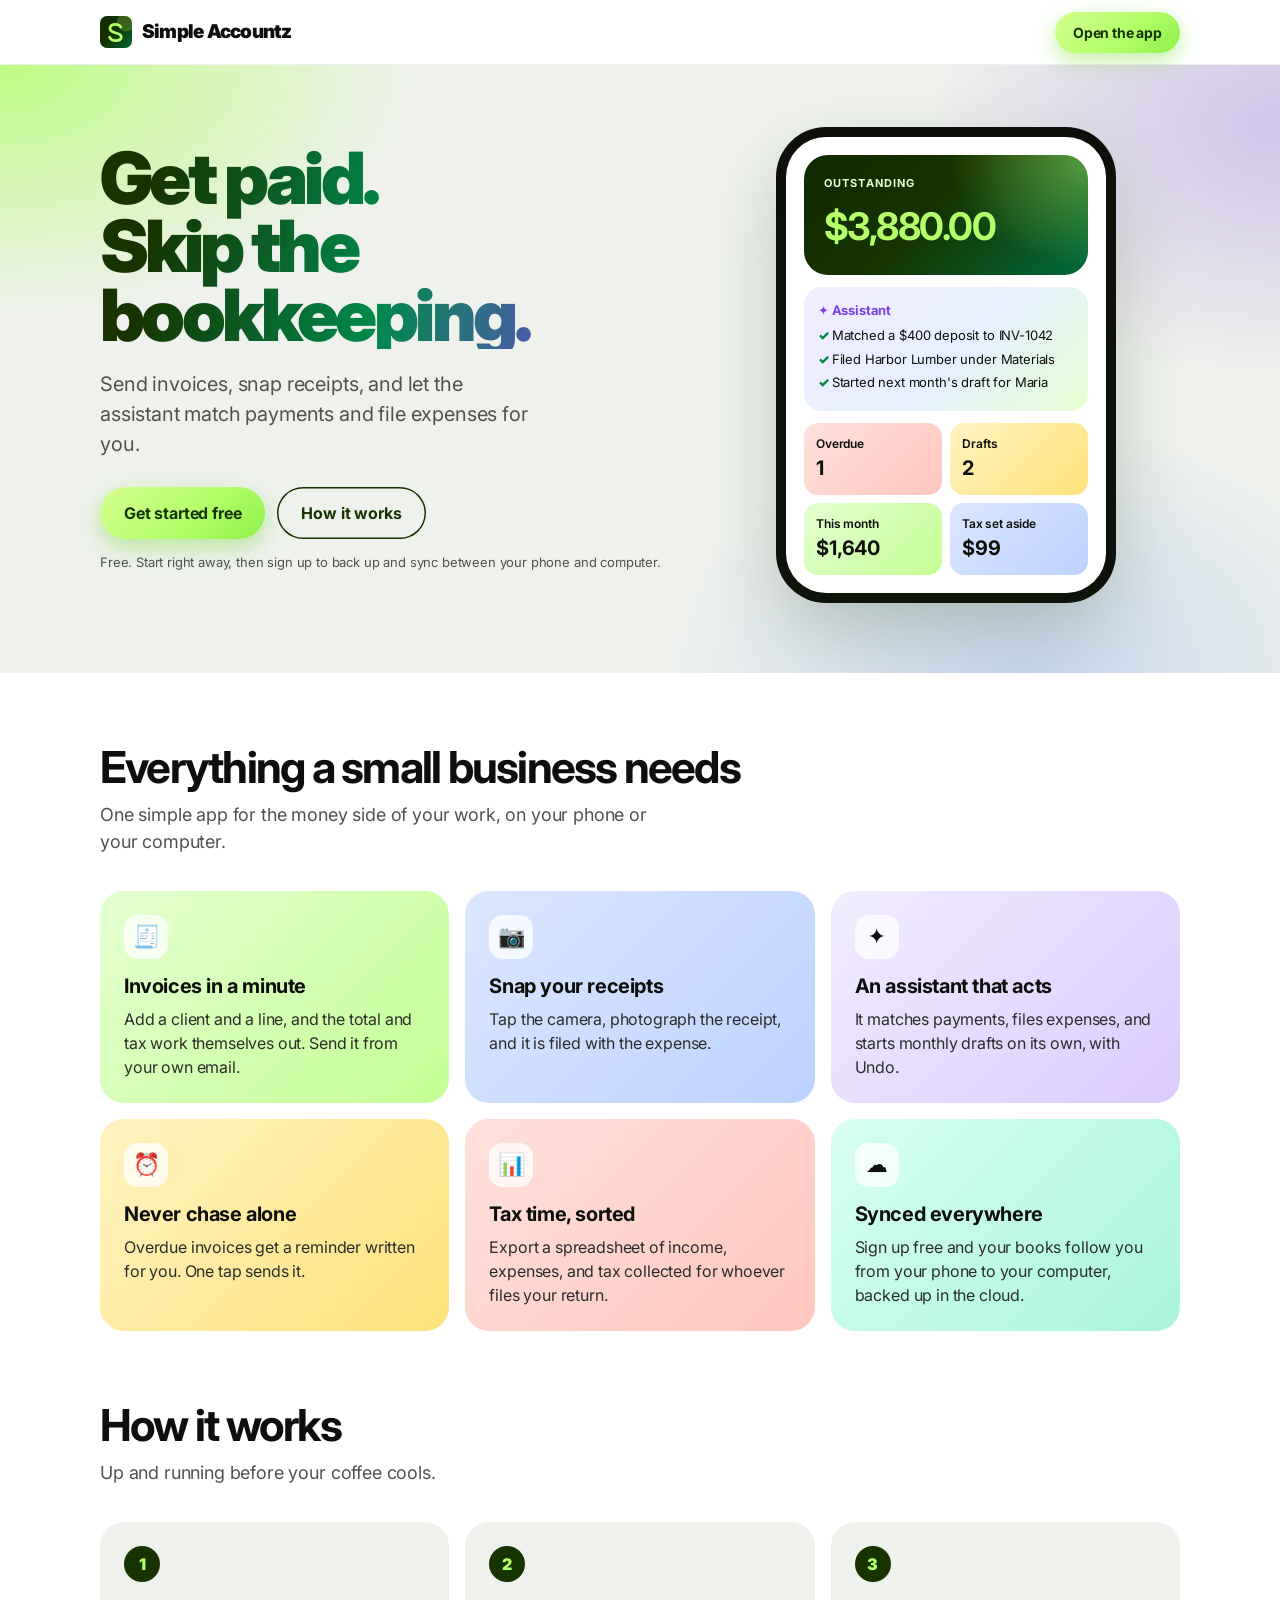
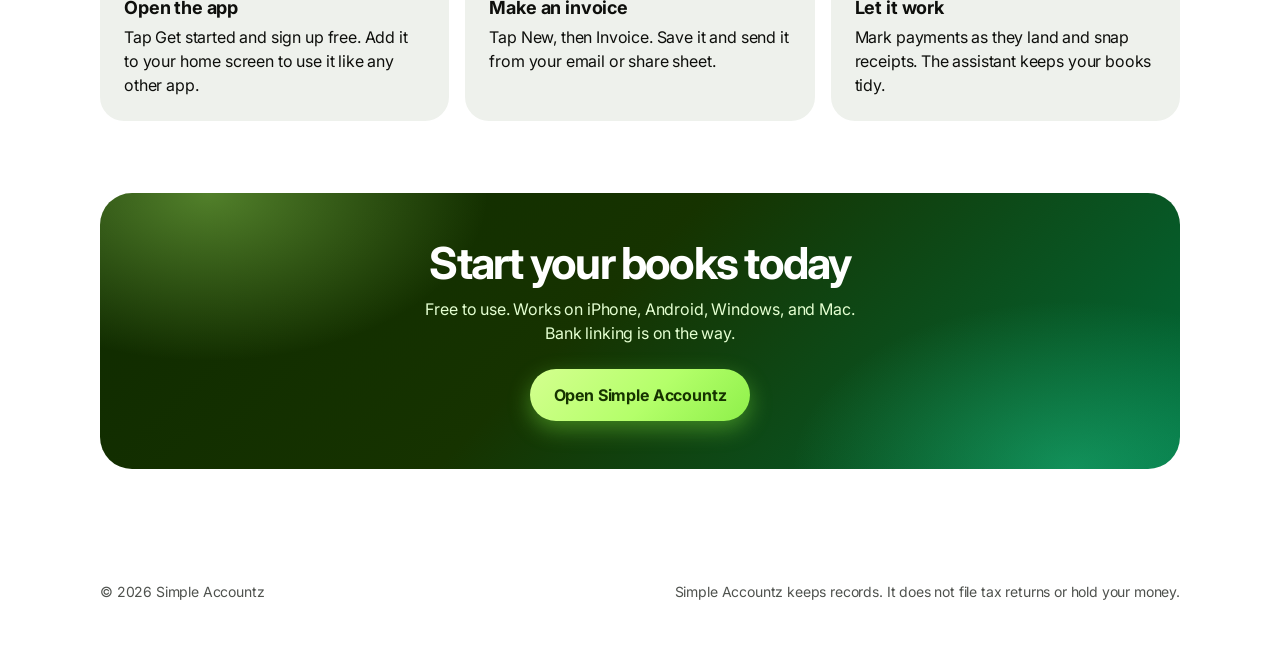
==== commit 3906137e: "Accounts and cloud sync: sign up, sign in, sync across devices Co-Authored-By: Claude Opus 5.5 <nore" ====
--- a/index.html
+++ b/index.html
@@ -132,7 +132,7 @@
           <a class="btn primary" href="app.html">Get started free</a>
           <a class="btn ghost" href="#how">How it works</a>
         </div>
-        <p class="fine">No sign-up needed. Your books stay on your device. Works on iPhone, Android, Windows, and Mac.</p>
+        <p class="fine">Free. Start right away, then sign up to back up and sync between your phone and computer.</p>
       </div>
       <div class="phone" aria-hidden="true">
         <div class="money"><small>Outstanding</small><b>$3,880.00</b></div>
@@ -162,7 +162,7 @@
         <div class="card c3"><div class="ico">✦</div><h3>An assistant that acts</h3><p>It matches payments, files expenses, and starts monthly drafts on its own, with Undo.</p></div>
         <div class="card c4"><div class="ico">⏰</div><h3>Never chase alone</h3><p>Overdue invoices get a reminder written for you. One tap sends it.</p></div>
         <div class="card c5"><div class="ico">📊</div><h3>Tax time, sorted</h3><p>Export a spreadsheet of income, expenses, and tax collected for whoever files your return.</p></div>
-        <div class="card c6"><div class="ico">🔒</div><h3>Private by default</h3><p>Your books are saved on your device, not on our servers. You can erase them any time.</p></div>
+        <div class="card c6"><div class="ico">☁</div><h3>Synced everywhere</h3><p>Sign up free and your books follow you from your phone to your computer, backed up in the cloud.</p></div>
       </div>
     </div>
   </section>
@@ -172,7 +172,7 @@
       <h2>How it works</h2>
       <p class="sub">Up and running before your coffee cools.</p>
       <div class="steps">
-        <div class="step"><b>Open the app</b>Tap Get started. Add it to your home screen to use it like any other app.</div>
+        <div class="step"><b>Open the app</b>Tap Get started and sign up free. Add it to your home screen to use it like any other app.</div>
         <div class="step"><b>Make an invoice</b>Tap New, then Invoice. Save it and send it from your email or share sheet.</div>
         <div class="step"><b>Let it work</b>Mark payments as they land and snap receipts. The assistant keeps your books tidy.</div>
       </div>
@@ -183,7 +183,7 @@
     <div class="wrap">
       <div class="band">
         <h2>Start your books today</h2>
-        <p>Free to use. No account to create. Bank linking and cloud sync are on the way.</p>
+        <p>Free to use. Works on iPhone, Android, Windows, and Mac. Bank linking is on the way.</p>
         <a class="btn primary" href="app.html">Open Simple Accountz</a>
       </div>
     </div>
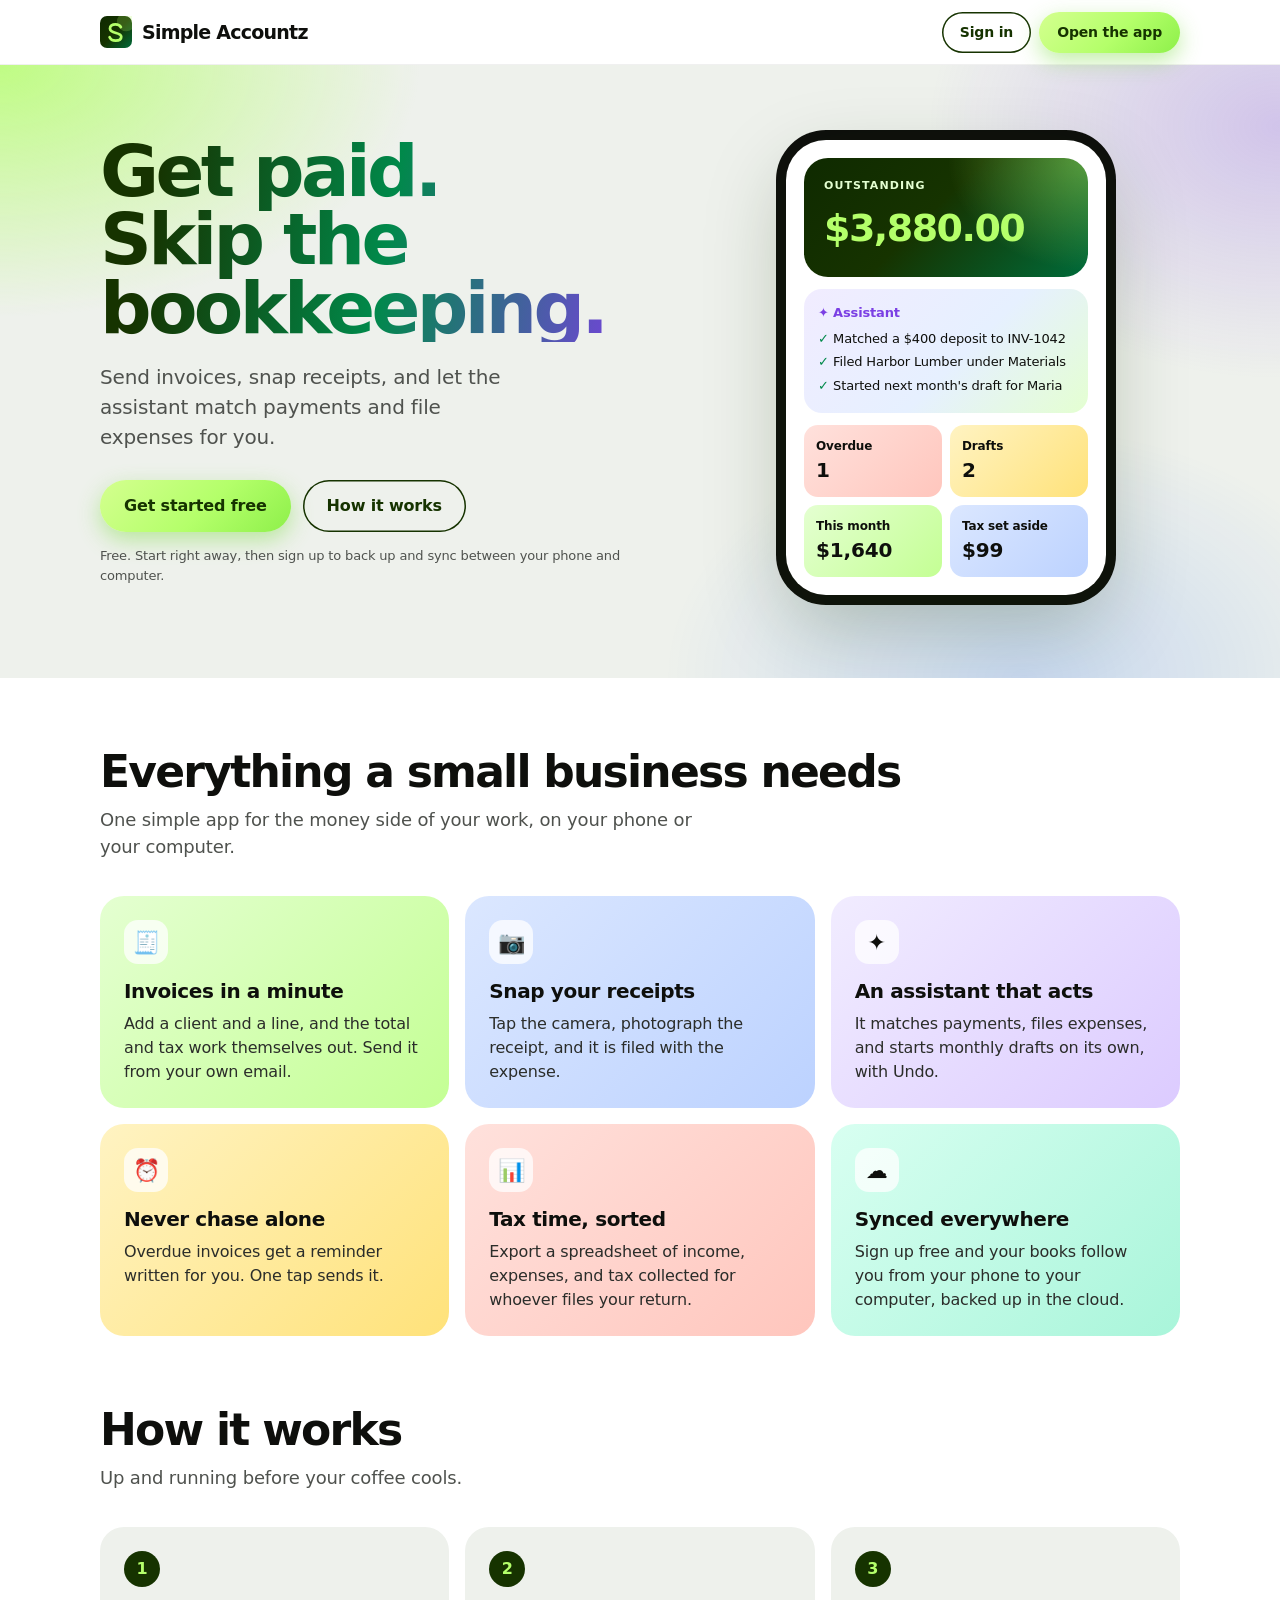
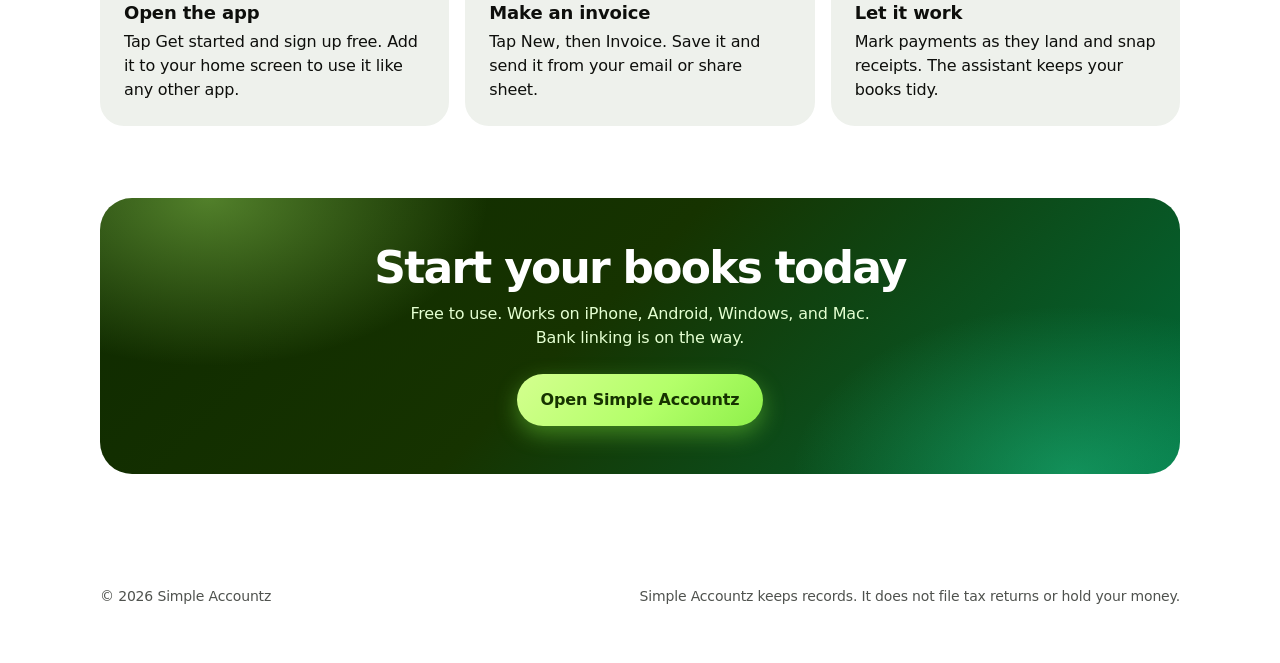
==== commit ea565ddb: "Secure accounts: cookie sessions, 2-step sign-in, password reset by email or authenticator, deletion" ====
--- a/index.html
+++ b/index.html
@@ -6,6 +6,8 @@
 <title>Simple Accountz · Invoices and bookkeeping that do themselves</title>
 <meta name="description" content="Send invoices, snap receipts, and let the assistant match payments and file expenses for you. Works on your phone and computer. Free to start.">
 <meta name="theme-color" content="#163300">
+<meta http-equiv="Content-Security-Policy" content="default-src 'self'; script-src 'none'; style-src 'self' 'unsafe-inline' https://fonts.googleapis.com; font-src https://fonts.gstatic.com; img-src 'self' data:; connect-src 'self'; object-src 'none'; base-uri 'none'; form-action 'none'; manifest-src 'self'">
+<meta name="referrer" content="no-referrer">
 <link rel="icon" href="icon.svg" type="image/svg+xml">
 <link rel="apple-touch-icon" href="icon-192.png">
 <link rel="manifest" href="manifest.webmanifest">
@@ -118,7 +120,7 @@
 <header class="nav">
   <div class="wrap">
     <a class="brand" href="./"><img src="icon.svg" alt=""> Simple Accountz</a>
-    <a class="btn primary small" href="app.html">Open the app</a>
+    <span style="display:flex;gap:8px;align-items:center"><a class="btn ghost small" href="app.html#signin">Sign in</a><a class="btn primary small" href="app.html">Open the app</a></span>
   </div>
 </header>
 
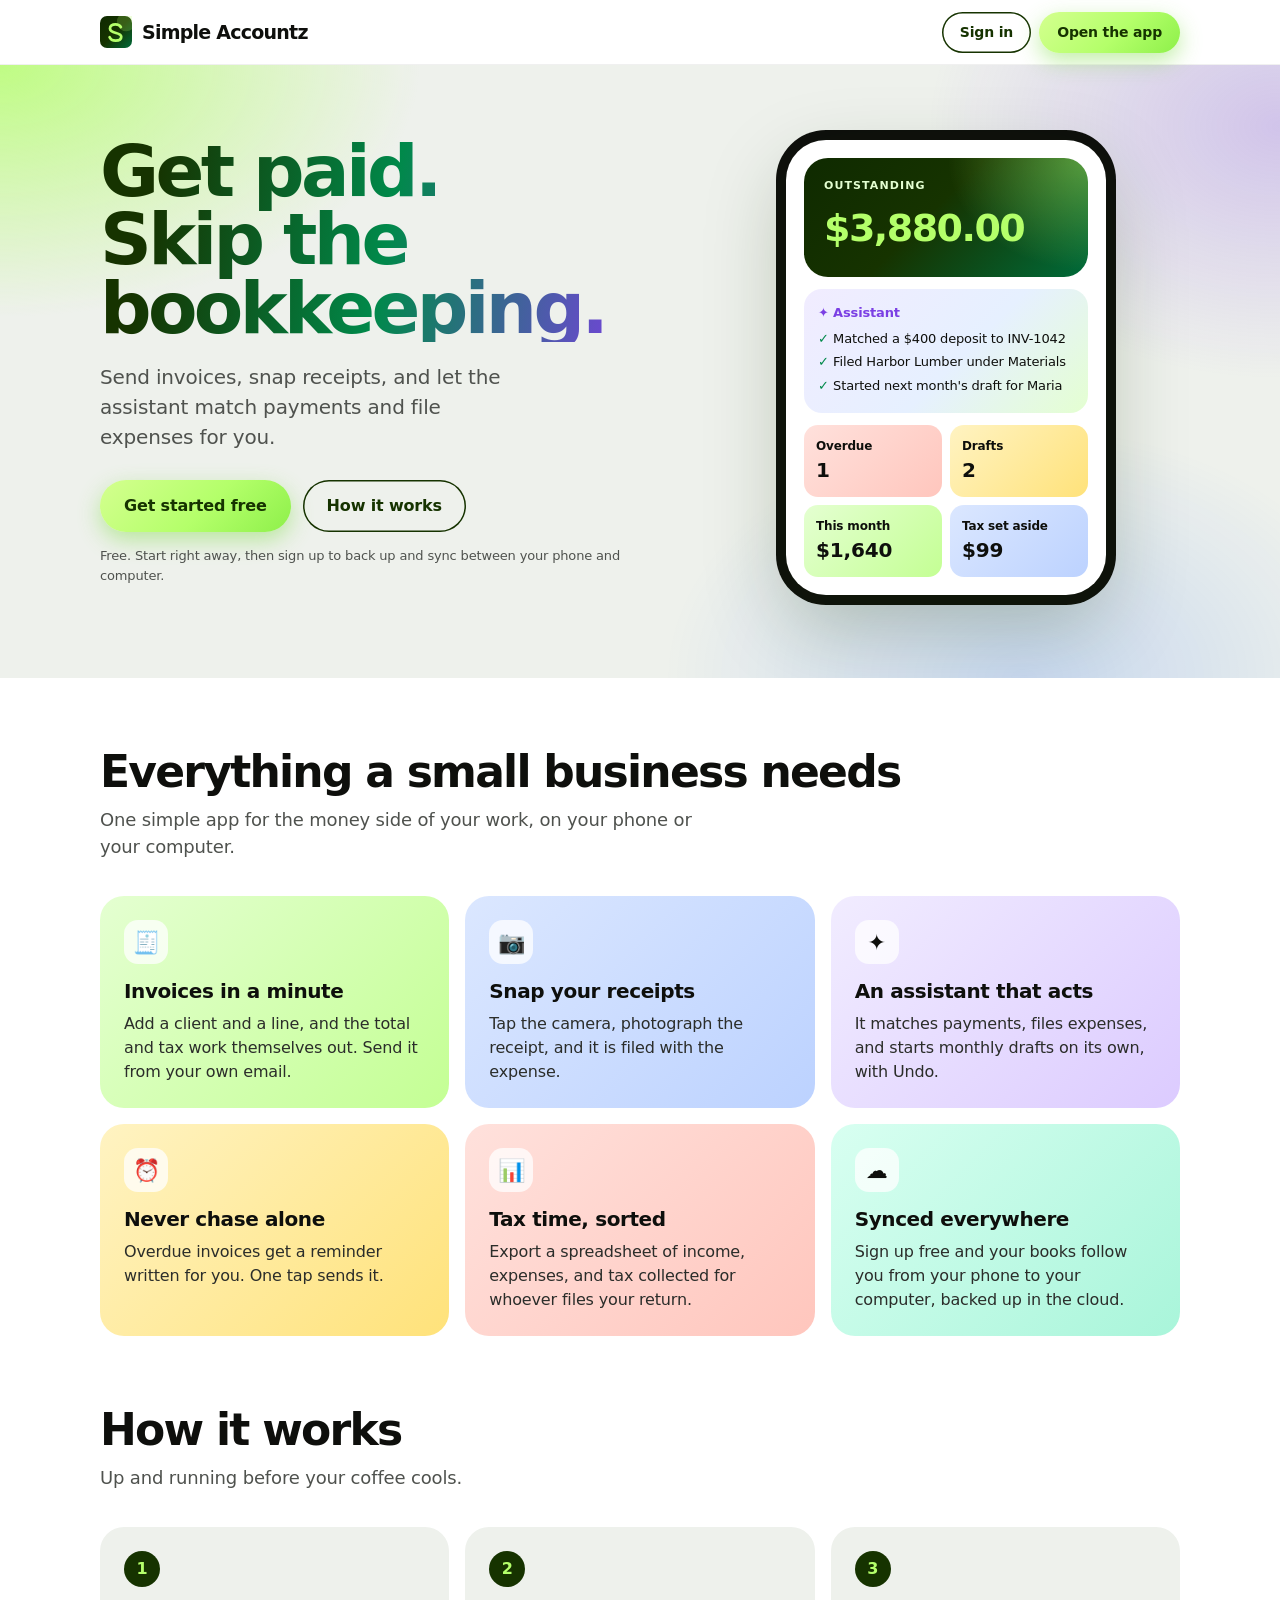
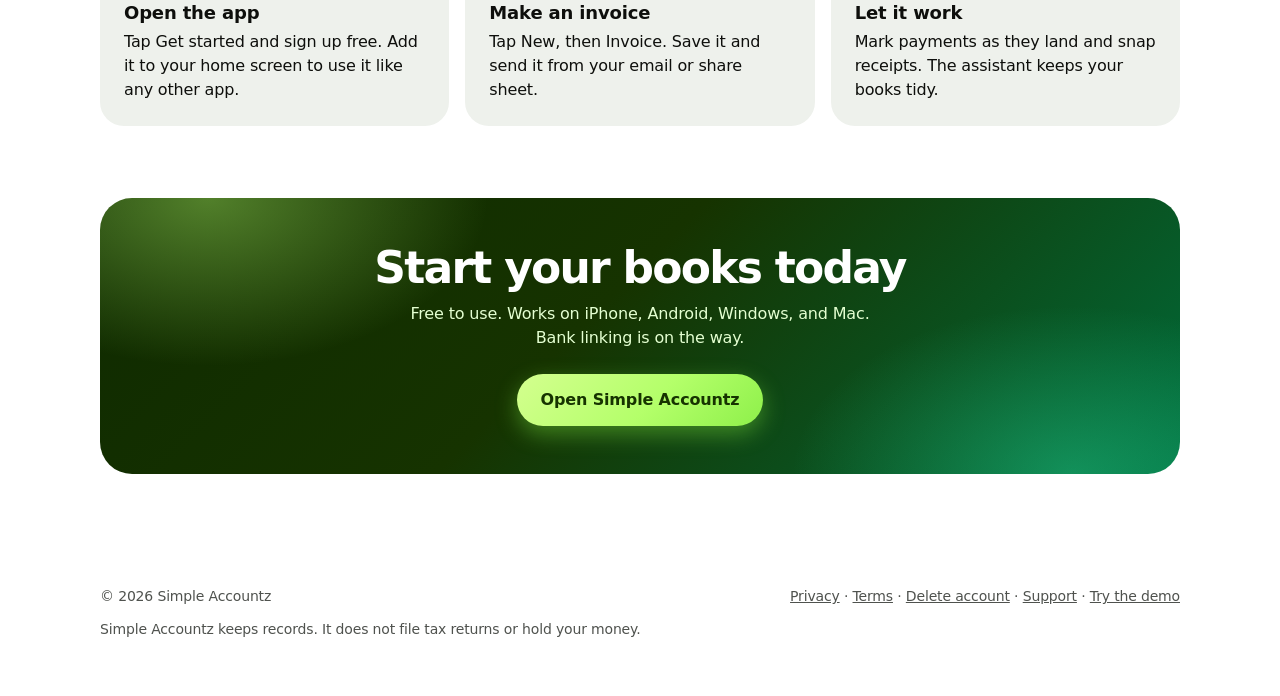
==== commit 7e12e31d: "Uniform features on all platforms, store-app sign-in, demo mode, privacy/terms/deletion/support page" ====
--- a/index.html
+++ b/index.html
@@ -195,6 +195,7 @@
 <footer>
   <div class="wrap">
     <span>© 2026 Simple Accountz</span>
+    <span><a href="privacy.html">Privacy</a> · <a href="terms.html">Terms</a> · <a href="delete-account.html">Delete account</a> · <a href="support.html">Support</a> · <a href="app.html?demo">Try the demo</a></span>
     <span>Simple Accountz keeps records. It does not file tax returns or hold your money.</span>
   </div>
 </footer>
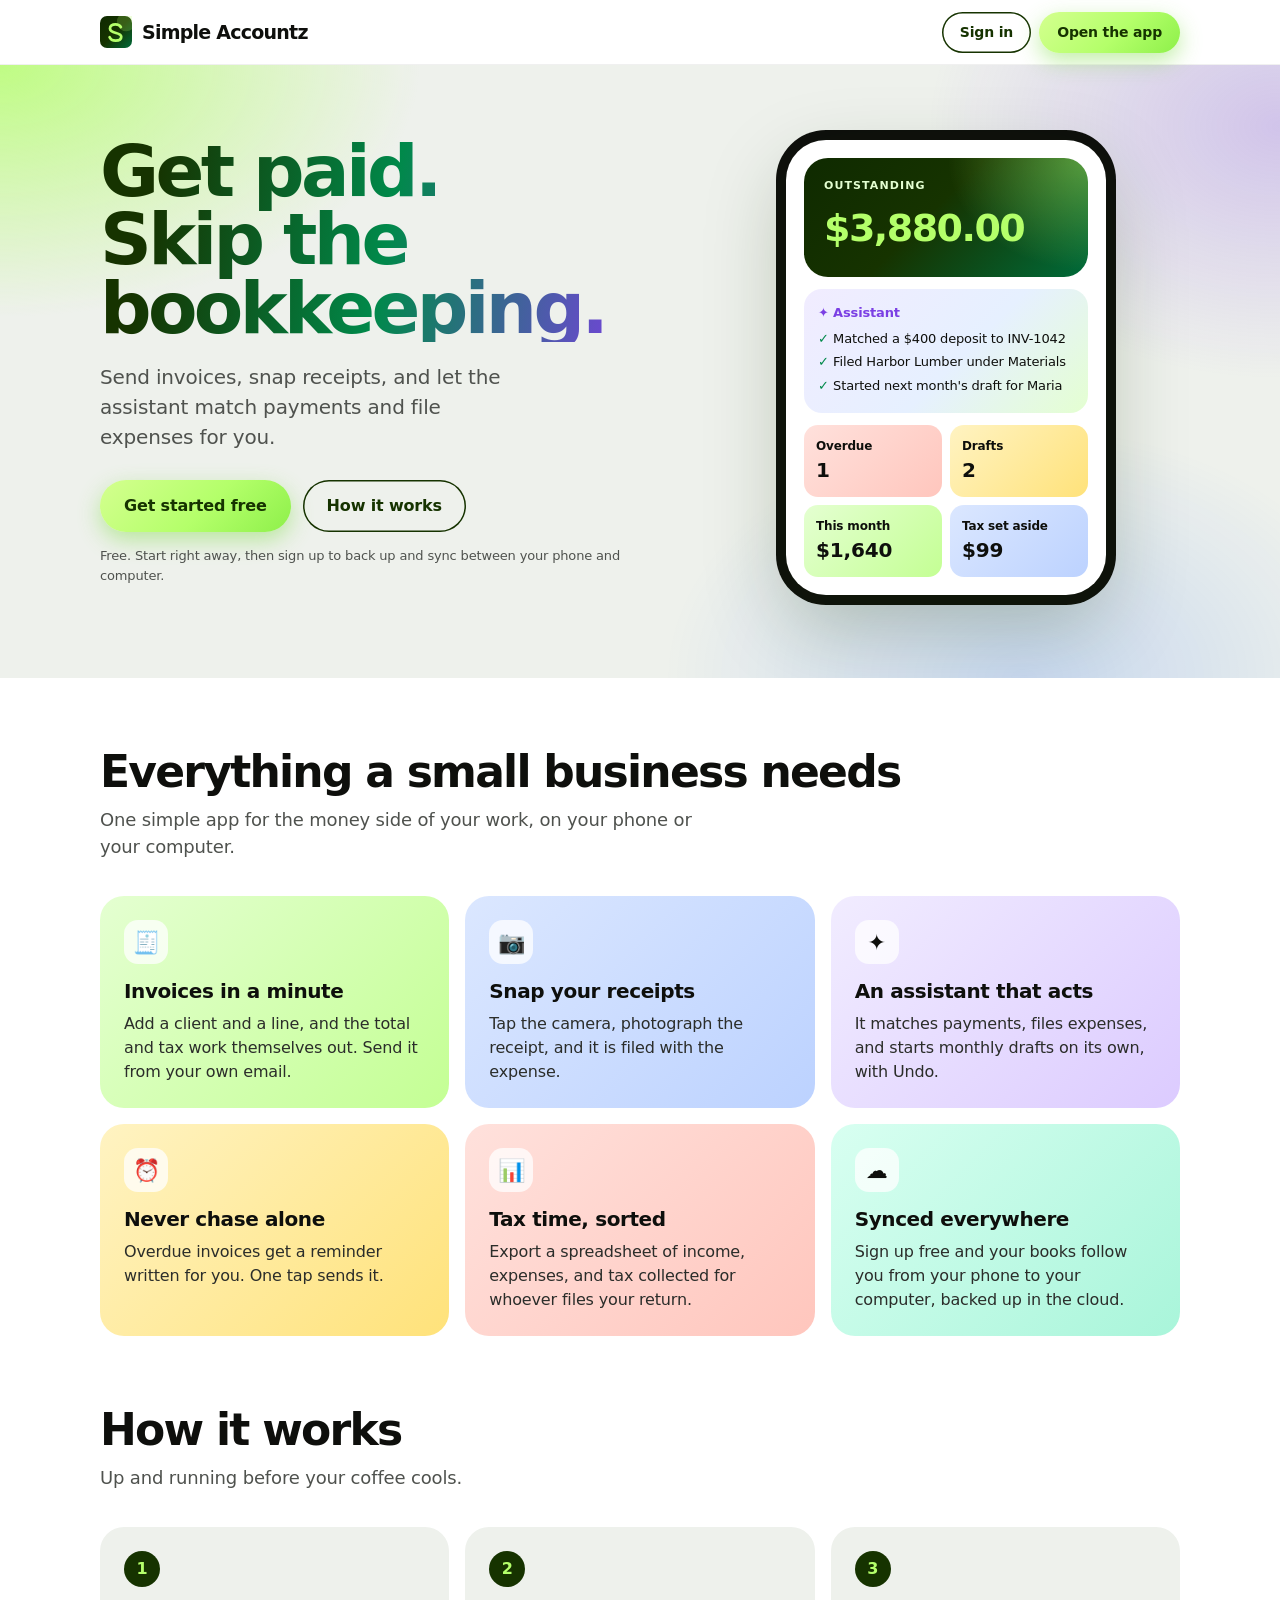
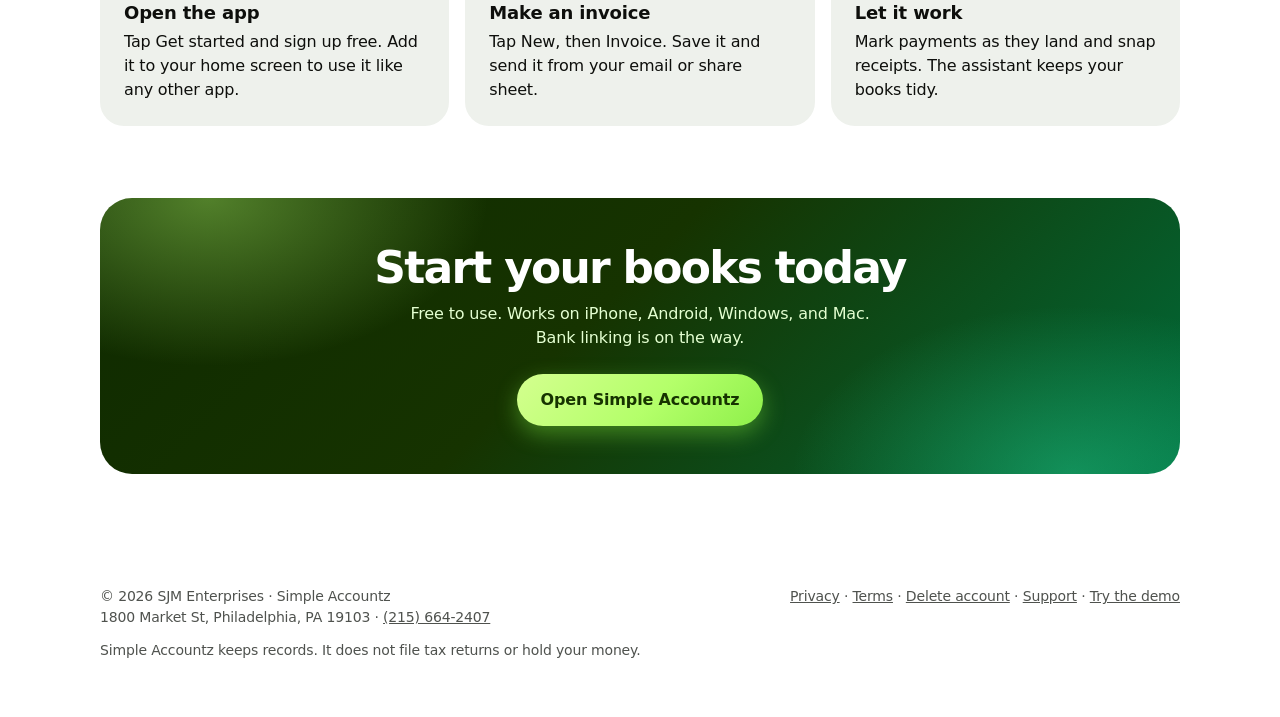
==== commit cc14a070: "Interactive drive map with Apple Maps, Google Maps and Waze; tappable cards with details; assistant " ====
--- a/index.html
+++ b/index.html
@@ -14,6 +14,13 @@
 <meta property="og:title" content="Simple Accountz">
 <meta property="og:description" content="Invoices, receipts, and an assistant that does the bookkeeping for you.">
 <meta property="og:url" content="https://simpleaccountz.com/">
+<meta property="og:type" content="website">
+<meta property="og:image" content="https://simpleaccountz.com/og-image.png">
+<meta property="og:image:width" content="1200">
+<meta property="og:image:height" content="630">
+<meta property="og:image:alt" content="Simple Accountz: Get paid. Skip the bookkeeping.">
+<meta name="twitter:card" content="summary_large_image">
+<meta name="twitter:image" content="https://simpleaccountz.com/og-image.png">
 <link rel="preconnect" href="https://fonts.googleapis.com">
 <link rel="preconnect" href="https://fonts.gstatic.com" crossorigin>
 <link href="https://fonts.googleapis.com/css2?family=Inter:wght@400;600;700;900&display=swap" rel="stylesheet">
@@ -194,7 +201,7 @@
 
 <footer>
   <div class="wrap">
-    <span>© 2026 Simple Accountz</span>
+    <span>© 2026 SJM Enterprises · Simple Accountz<br>1800 Market St, Philadelphia, PA 19103 · <a href="tel:+12156642407">(215) 664-2407</a></span>
     <span><a href="privacy.html">Privacy</a> · <a href="terms.html">Terms</a> · <a href="delete-account.html">Delete account</a> · <a href="support.html">Support</a> · <a href="app.html?demo">Try the demo</a></span>
     <span>Simple Accountz keeps records. It does not file tax returns or hold your money.</span>
   </div>
